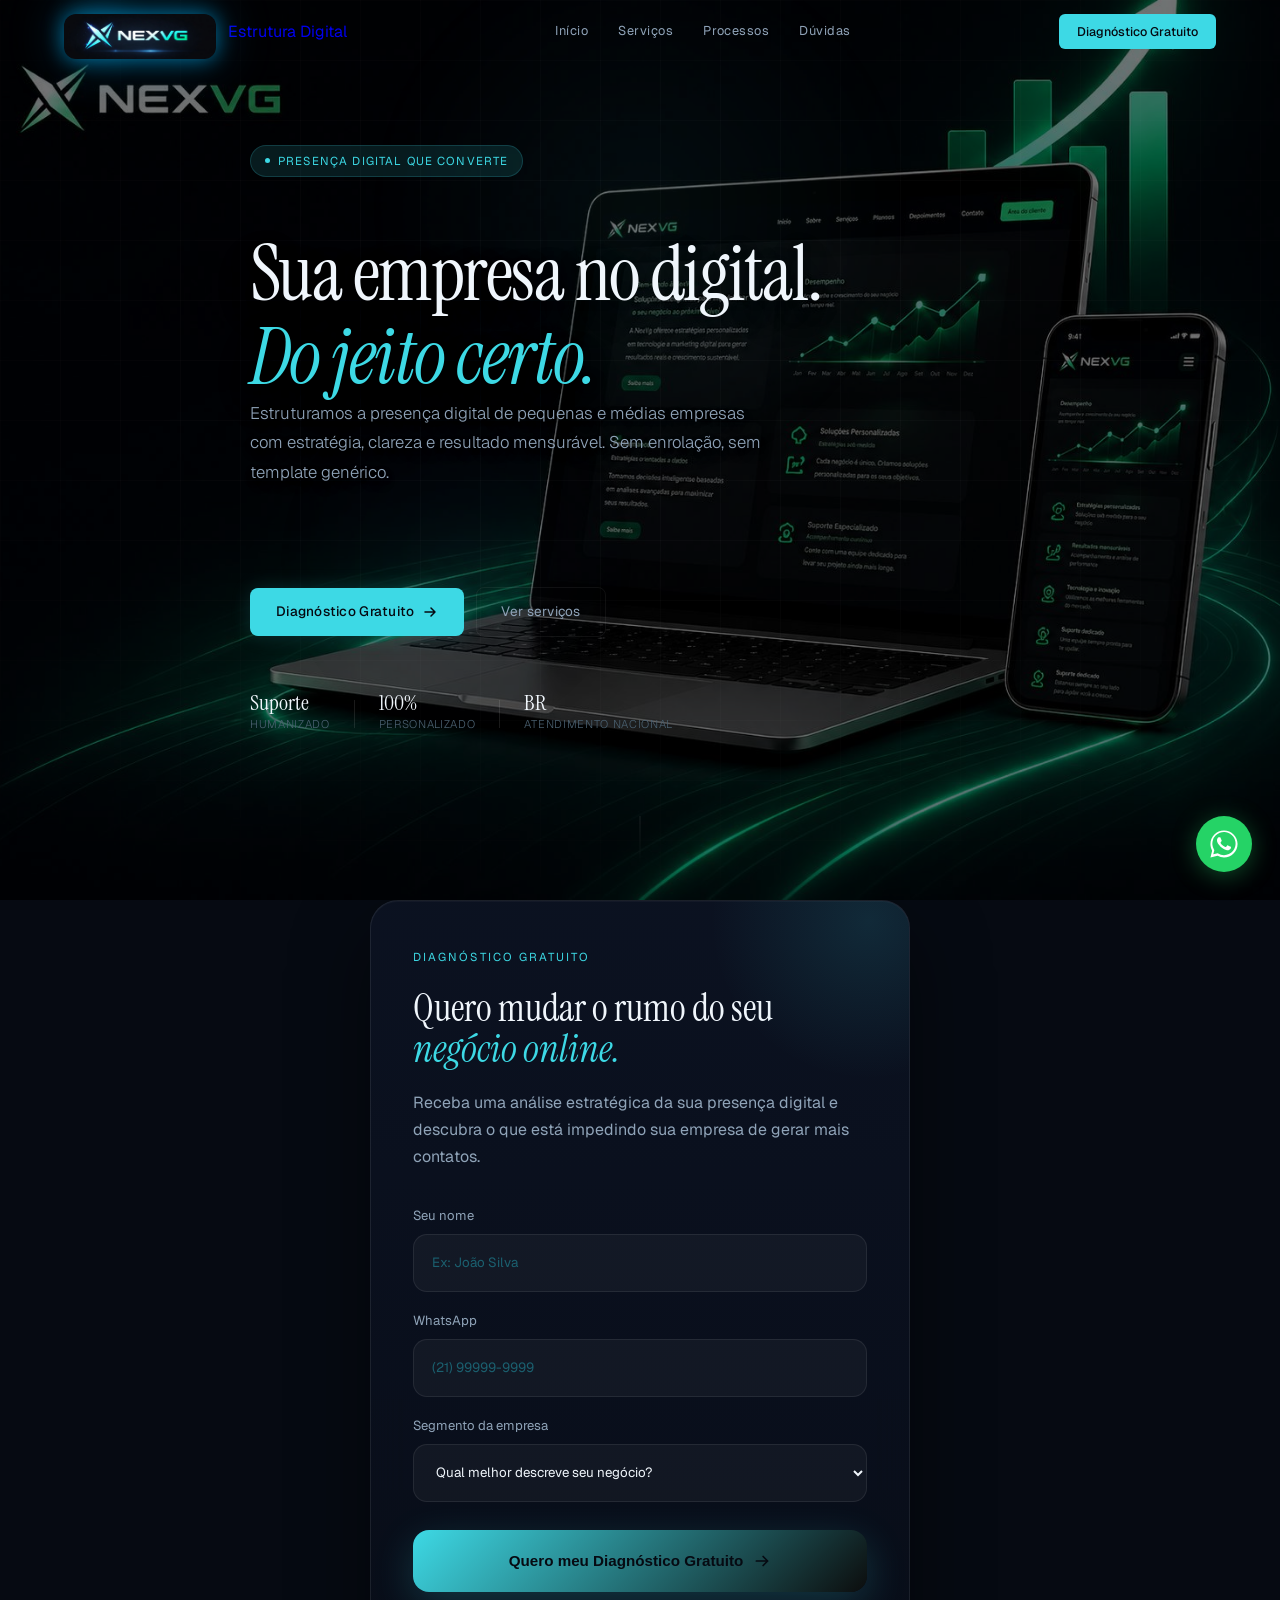
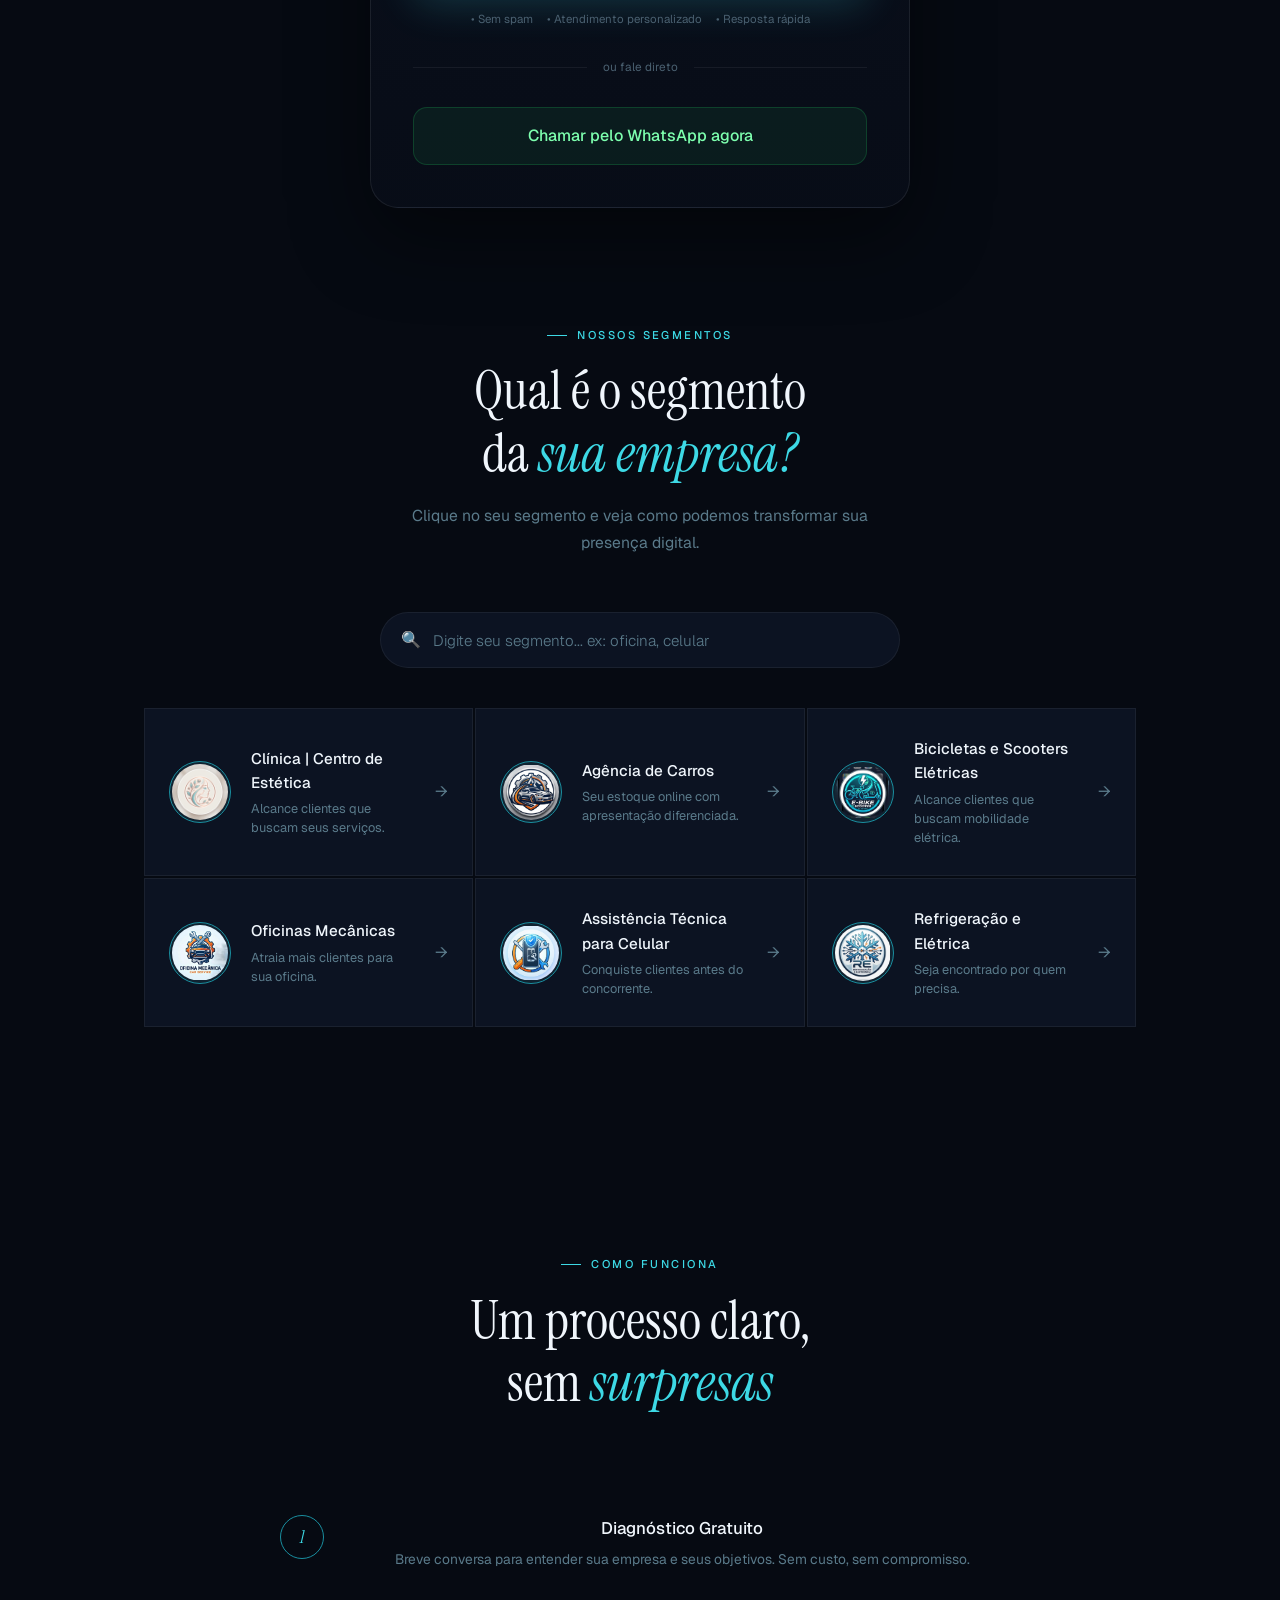
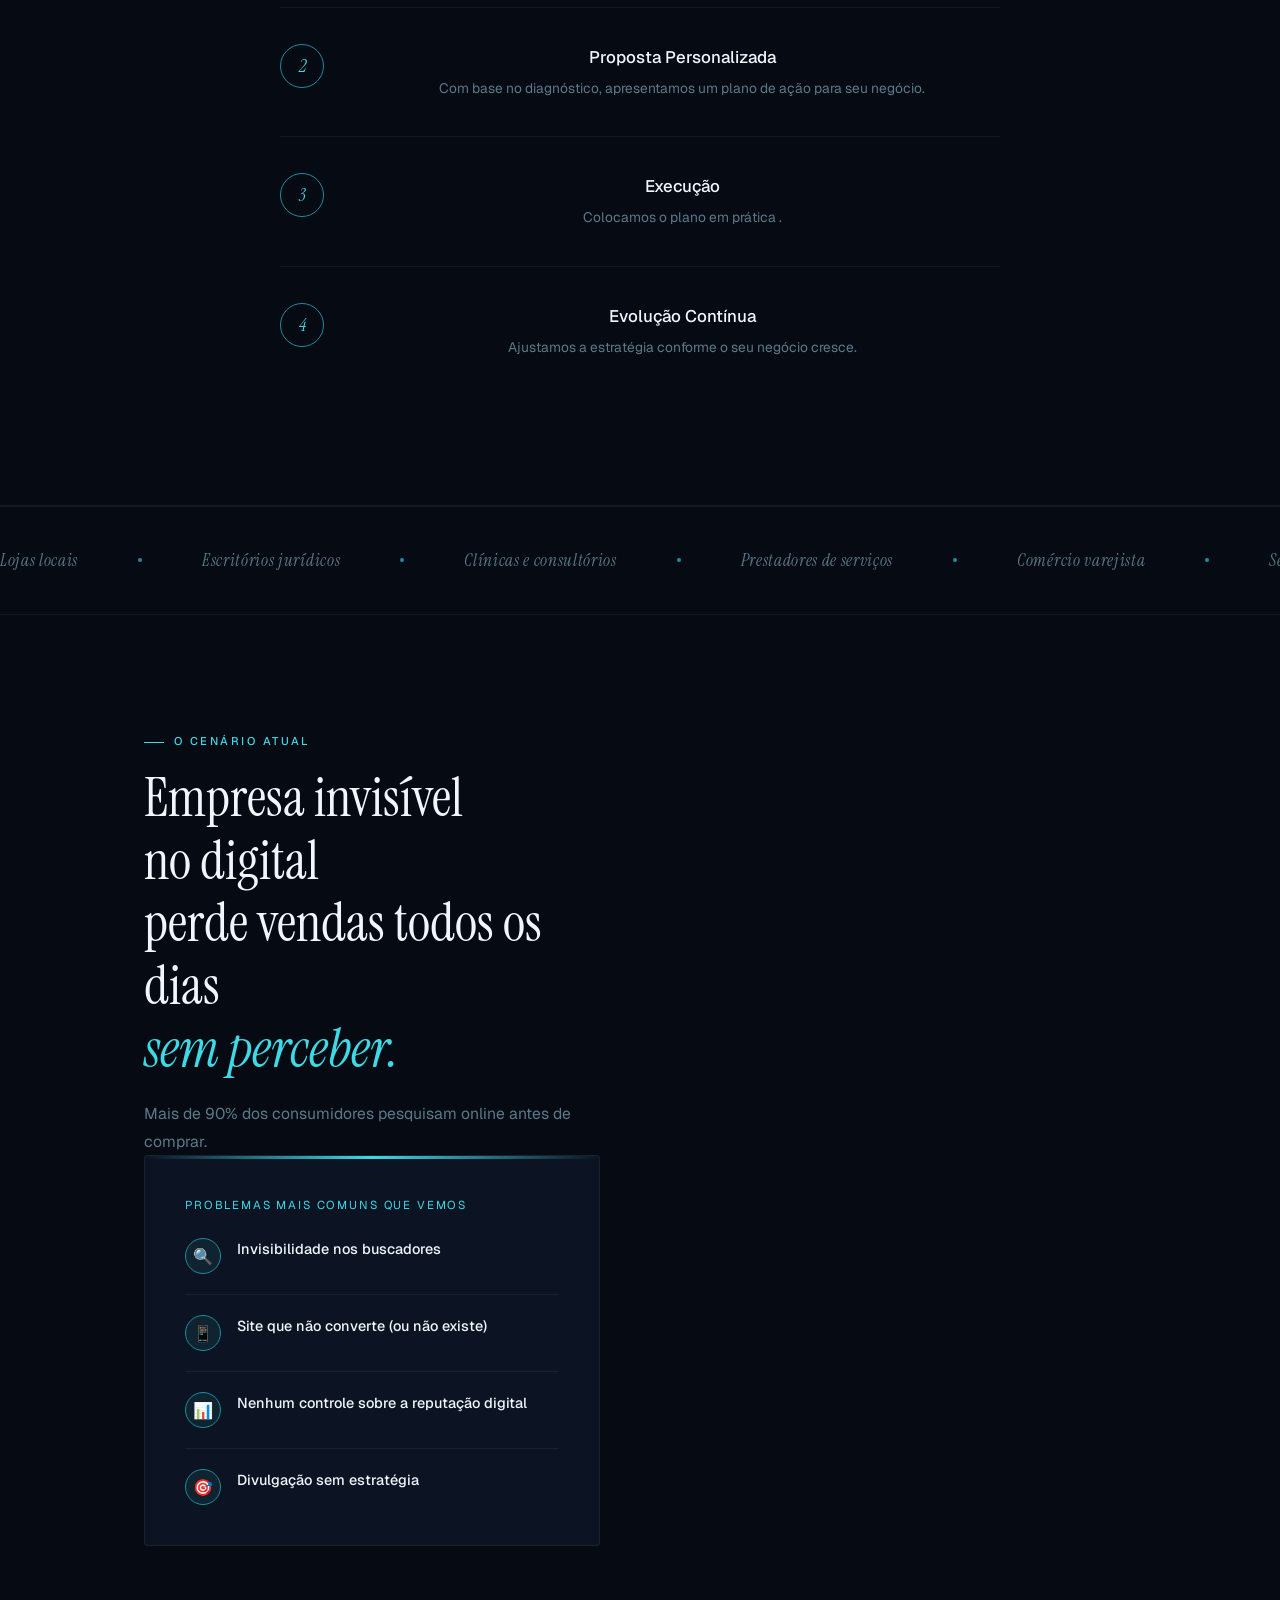
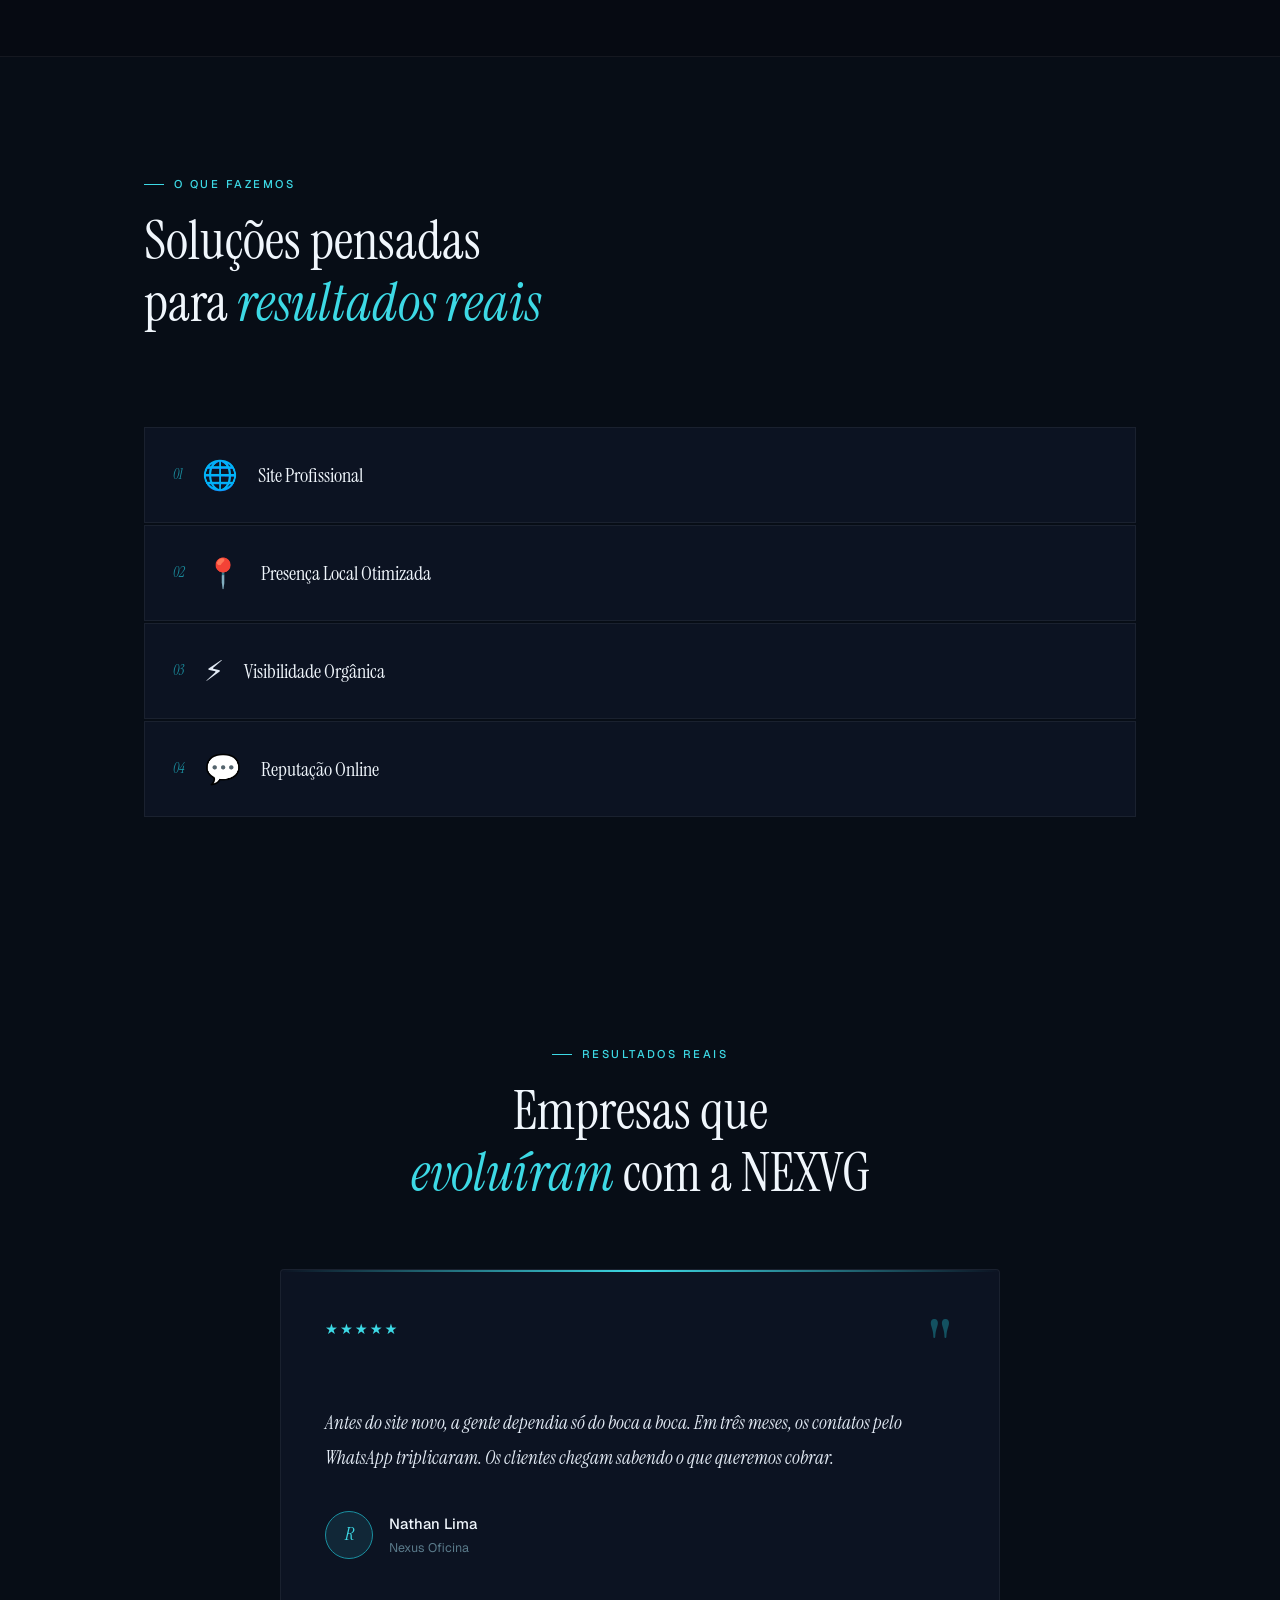
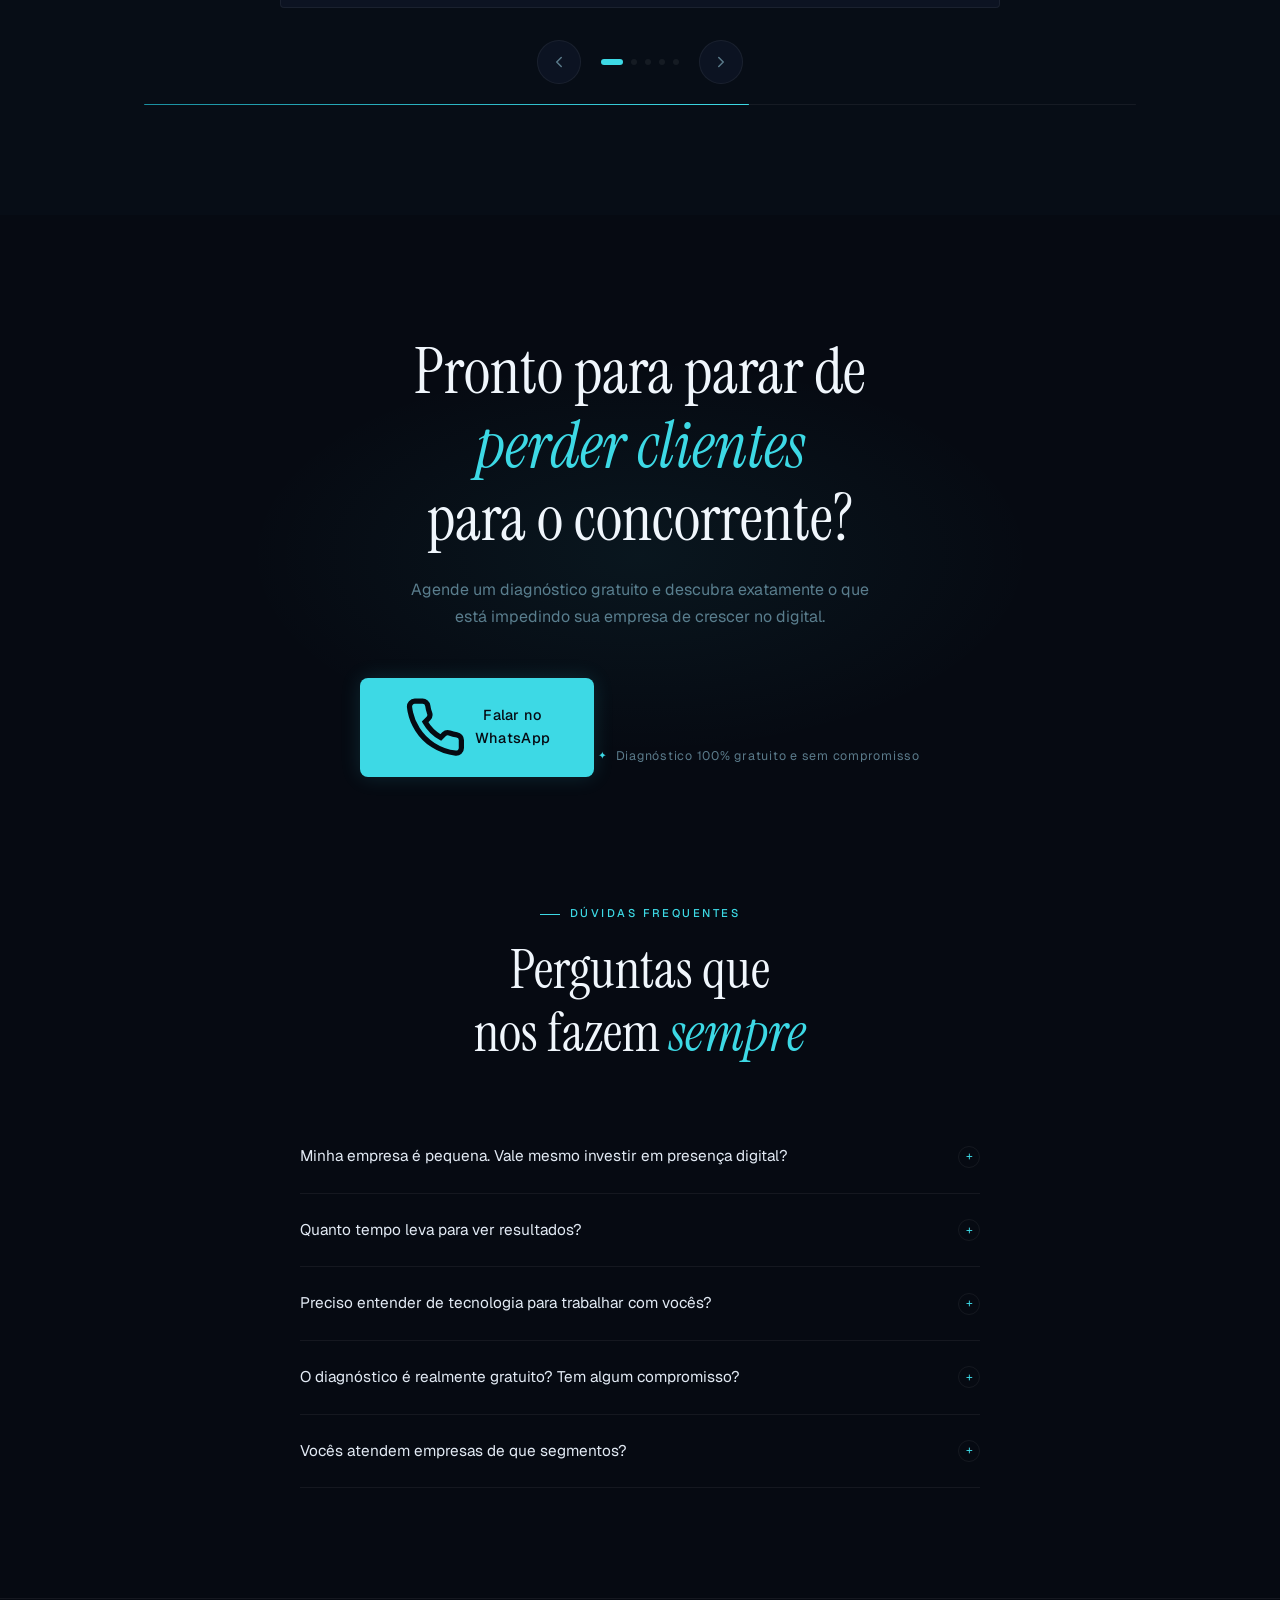
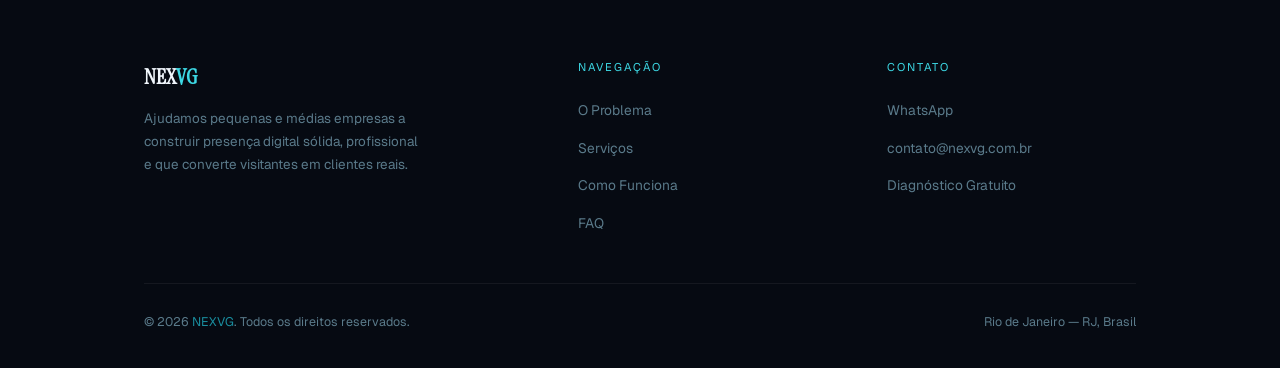
==== index.html @ bb4c91d6 "correcting new email e margim hero section" ====
<!DOCTYPE html>
<html lang="pt-BR">
<head>
  <!-- Google tag (GA4)(gtag.js) -->
<script async src="https://www.googletagmanager.com/gtag/js?id=G-F7T7JK3LDK"></script>
<script>
  window.dataLayer = window.dataLayer || [];
  function gtag(){dataLayer.push(arguments);}
  gtag('js', new Date());

  gtag('config', 'G-F7T7JK3LDK');
</script>
  <!-- Google Tag Manager -->
<script>(function(w,d,s,l,i){w[l]=w[l]||[];w[l].push({'gtm.start':
new Date().getTime(),event:'gtm.js'});var f=d.getElementsByTagName(s)[0],
j=d.createElement(s),dl=l!='dataLayer'?'&l='+l:'';j.async=true;j.src=
'https://www.googletagmanager.com/gtm.js?id='+i+dl;f.parentNode.insertBefore(j,f);
})(window,document,'script','dataLayer','GTM-PC74D8PD');</script>
<!-- End Google Tag Manager -->
  <meta charset="UTF-8" />
  <meta name="viewport" content="width=device-width, initial-scale=1.0" />
  <!-- Google tag (gtag.js) -->
<script async src="https://www.googletagmanager.com/gtag/js?id=AW-18069365803"></script>
<script>
  window.dataLayer = window.dataLayer || [];
  function gtag(){dataLayer.push(arguments);}
  gtag('js', new Date());

  gtag('config', 'AW-18069365803');
</script>
  <title>NEXVG — Estrutura Digital para Empresas</title>
  <meta name="description" content="Transformamos pequenas e médias empresas em referências digitais. Estrutura, estratégia e resultado." />
  <link rel="icon" href="favicon.ico" type="image/x-icon">
  <link rel="icon" href="favicon.png" type="image/png">
  <link rel="apple-touch-icon" href="favicon.png" />
  <meta name="theme-color" content="#04080f" />
  <link rel="preconnect" href="https://fonts.googleapis.com" />
  <link rel="preconnect" href="https://fonts.gstatic.com" crossorigin />
  <link href="https://fonts.googleapis.com/css2?family=Instrument+Serif:ital@0;1&family=Geist:wght@300;400;500&display=swap" rel="stylesheet" />
  <link rel="stylesheet" href="style.css" />
</head>
<body>
<!-- Google Tag Manager (noscript) -->
<noscript><iframe src="https://www.googletagmanager.com/ns.html?id=GTM-PC74D8PD"
height="0" width="0" style="display:none;visibility:hidden"></iframe></noscript>
<!-- End Google Tag Manager (noscript) -->
  <!-- ══ HEADER ══ -->
  <header id="header">
    <div class="header-inner">

      <!-- Logo -->
      <a href="#inicio" class="logo" aria-label="NEXVG">
        <img src="images/logo.jpg" alt="NEXVG"
          onerror="this.style.display='none';this.nextElementSibling.style.display='flex';" />
        
        </span>
        <span class="logo-sub">Estrutura Digital</span>
      </a>

      <!-- Nav desktop -->
      <nav class="nav-desktop" aria-label="Navegação principal">
        <a href="#inicio">Início</a>
        <a href="#servicos">Serviços</a>
        <a href="#processo">Processos</a>
        <a href="#faq">Dúvidas</a>
        
      </nav>

      <!-- CTA desktop -->
      <div class="header-actions">
        <a href="https://wa.me/5521975957899?text=Olá!%20Gostaria%20de%20um%20diagnóstico%20gratuito." target="_blank" class="btn-nav-cta">
          Diagnóstico Gratuito
        </a>
        <button class="hamburger" id="hamburger" aria-label="Abrir menu" aria-expanded="false">
          <span></span>
          <span></span>
          <span></span>
        </button>
      </div>

    </div>
  </header>

  <!-- ══ MOBILE NAV ══ -->
  <div class="mobile-nav" id="mobileNav" aria-hidden="true">
    <div class="mobile-nav-inner">
      <nav class="mobile-links">
        <a href="#inicio" class="mob-link">
          <span class="mob-num">01</span>
          <span>Início</span>
        </a>
        <a href="#segmentos" class="mob-link">
          <span class="mob-num">02</span>
          <span>Segmentos</span>
        </a>
        <a href="#processos" class="mob-link">
          <span class="mob-num">03</span>
          <span>Processos</span>
        </a>
        <a href="#problema" class="mob-link">
          <span class="mob-num">04</span>
          <span>Sua empresa frágil no digital</span>
        </a>
        <a href="#servicos" class="mob-link">
          <span class="mob-num">05</span>
          <span>Nossos Serviços</span>
        </a>
        <a href="#depoimentos" class="mob-link">
          <span class="mob-num">06</span>
          <span>Clientes Satisfeitos</span>
        </a>
        <a href="#faq" class="mob-link">
          <span class="mob-num">07</span>
          <span>Dúvidas</span>
        </a>
      </nav>
      <div class="mobile-footer">
        <a href="https://wa.me/5521975957899?text=Olá!%20Gostaria%20de%20um%20diagnóstico%20gratuito." target="_blank" class="btn-primary mob-cta">
          Diagnóstico Gratuito — Grátis
        </a>
        <p class="mob-tagline">nexvg.com.br</p>
      </div>
    </div>
  </div>

  <!-- ══ HERO ══ -->
  <section class="hero" id="inicio">

 <!-- Background grid -->
    <div class="hero-grid-bg" aria-hidden="true">
      <div class="grid-lines"></div>
      <div class="hero-glow"></div>
      <div class="hero-glow hero-glow-2"></div>
    </div>

    <div class="hero-container">

      <!-- Tagline pill -->
      <div class="hero-pill" data-reveal>
        <span class="pill-dot"></span>
        Presença digital que converte
      </div>

      <!-- Headline -->
      <h1 class="hero-headline" data-reveal data-delay="1">
        Sua empresa no digital.<br />
        <em>Do jeito certo.</em>
      </h1>

      <!-- Subheadline -->
      <p class="hero-sub" data-reveal data-delay="2">
        Estruturamos a presença digital de pequenas e médias empresas com estratégia, clareza e resultado mensurável. Sem enrolação, sem template genérico.
      </p>

      <!-- Actions -->
      <div class="hero-actions" data-reveal data-delay="3">
        <a href="https://wa.me/5521975957899?text=Olá!%20Gostaria%20de%20um%20diagnóstico%20gratuito." target="_blank" class="btn-primary">
          Diagnóstico Gratuito
          <svg width="16" height="16" viewBox="0 0 16 16" fill="none">
            <path d="M3 8h10M9 4l4 4-4 4" stroke="currentColor" stroke-width="1.5" stroke-linecap="round" stroke-linejoin="round"/>
          </svg>
        </a>
        <a href="#servicos" class="btn-secondary">
          Ver serviços
        </a>
      </div>

      <!-- Social proof strip -->
      <div class="hero-proof" data-reveal data-delay="4">
        <div class="proof-item">
          <span class="proof-num">Suporte</span>
          <span class="proof-label">Humanizado</span>
        </div>
        <div class="proof-divider"></div>
        <div class="proof-item">
          <span class="proof-num">100%</span>
          <span class="proof-label">Personalizado</span>
        </div>
        <div class="proof-divider"></div>
        <div class="proof-item">
          <span class="proof-num">BR</span>
          <span class="proof-label">Atendimento Nacional</span>
        </div>
      </div>

    </div>

    <!-- Scroll indicator -->
    <div class="scroll-indicator" aria-hidden="true">
      <div class="scroll-line"></div>
    </div>

  </section>

  <div class="hero-right" data-reveal data-delay="2">

  <div class="lead-card">

    <div class="lead-card-glow"></div>

    <span class="lead-tag">
      Diagnóstico Gratuito
    </span>

    <h3 class="lead-title">
      Quero mudar o rumo do seu
      <em>negócio online.</em>
    </h3>

    <p class="lead-desc">
      Receba uma análise estratégica da sua presença digital
      e descubra o que está impedindo sua empresa de gerar mais contatos.
    </p>

  <form 
  action="https://formspree.io/f/mojbyqpq"
  method="POST"
  class="lead-form"
  id="leadForm"
>
<input
  type="hidden"
  name="_redirect"
  value="https://nexvg.com.br/obrigado"
/>

  <div class="input-group">
    <label>Seu nome</label>

    <input 
      type="text"
      name="nome"
      placeholder="Ex: João Silva"
      required
    >
  </div>

  <div class="input-group">
    <label>WhatsApp</label>

    <input 
      type="tel"
      name="whatsapp"
      placeholder="(21) 99999-9999"
      required
    >
  </div>

  <div class="input-group">
    <label>Segmento da empresa</label>

    <select name="segmento" required>
  <option value="" disabled selected>
    Qual melhor descreve seu negócio?
  </option>

  <option>Comércio /Loja</option>
  <option>Prestador de Serviços</option>
  <option>Clínica /Saúde</option>
  <option>Advocacia</option>
  <option>Construção Civil</option>
  <option>Gráfica</option>
  <option>Oficina Mecânica</option>
  <option>Imobiliária</option>
  <option>Estética /Beleza</option>
  <option>Educação / Cursos</option>
  <option>Indústria</option>
  <option>Tecnologia</option>
  <option>Outro</option>
</select>
    
  </div>

  <button type="submit" class="lead-submit">
    Quero meu Diagnóstico Gratuito

    <svg width="18" height="18" viewBox="0 0 16 16" fill="none">
      <path 
        d="M3 8h10M9 4l4 4-4 4"
        stroke="currentColor"
        stroke-width="1.5"
        stroke-linecap="round"
        stroke-linejoin="round"
      />
    </svg>
  </button>

</form>
    <div class="lead-mini-info">
      <span>• Sem spam</span>
      <span>• Atendimento personalizado</span>
      <span>• Resposta rápida</span>
    </div>

    <div class="lead-divider">
      <span>ou fale direto</span>
    </div>

    <a
      href="https://wa.me/5521975957899?text=Olá!%20Quero%20um%20diagnóstico%20gratuito."
      target="_blank"
      class="lead-whatsapp"
      id="whatsapp_btn"
    >
      Chamar pelo WhatsApp agora
    </a>

  </div>

</div>
<!-- ══ SEGMENTOS ══ -->
<section id="segmentos" class="section-pad">
  <div class="container">
    <div style="text-align:center;margin-bottom:56px;">
      <span class="section-label reveal" style="justify-content:center;">Nossos Segmentos</span>
      <h2 class="section-title reveal reveal-delay-1" style="max-width:540px;margin:0 auto;">
        Qual é o segmento<br />da <em>sua empresa?</em>
      </h2>
      <p class="section-desc reveal reveal-delay-2" style="margin:16px auto 0;text-align:center;">
        Clique no seu segmento e veja como podemos transformar sua presença digital.
      </p>
    </div>
<div class="seg-search-wrap">
  <div class="seg-search-box">
    <span class="seg-search-icon">🔍</span>
    <input 
      type="text" 
      id="segSearch" 
      class="seg-search-input" 
      placeholder="Digite seu segmento... ex: oficina, celular"
      autocomplete="off"
    />
    <button class="seg-search-clear" id="segClear">✕</button>
  </div>
  <p class="seg-search-empty" id="segEmpty" style="display:none;">
    Segmento não encontrado. <a href="https://wa.me/552175957899?text=Olá!%20Meu%20segmento%20não%20está%20listado." target="_blank">Fale com a gente →</a>
  </p>
</div>




    <div class="seg-grid">

<a href="/estetica/" class="seg-card reveal reveal-delay-2">
        <div class="seg-icon">
  <img src="images/esteti.png" alt="estetica" />
</div>
        <div class="seg-body">
          <div class="seg-title">Clínica | Centro de Estética</div>
          <div class="seg-desc">Alcance clientes que buscam seus serviços.</div>
        </div>
        <div class="seg-arrow">→</div>
      </a>

     <a href="/agencia-de-carro/" class="seg-card reveal reveal-delay-1">
        <div class="seg-icon">
  <img src="images/carros.png" alt="carros" />
</div>
        <div class="seg-body">
          <div class="seg-title">Agência de Carros</div>
          <div class="seg-desc">Seu estoque online com apresentação diferenciada.</div>
        </div>
        <div class="seg-arrow">→</div>
      </a>

      <a href="/bike-eletrica/" class="seg-card reveal reveal-delay-2">
        <div class="seg-icon">
  <img src="images/eletrica.png" alt="eletrica" />
</div>
        <div class="seg-body">
          <div class="seg-title">Bicicletas e Scooters Elétricas</div>
          <div class="seg-desc">Alcance clientes que buscam mobilidade elétrica.</div>
        </div>
        <div class="seg-arrow">→</div>
      </a>

      <a href="/oficina-automotiva/" class="seg-card reveal">
        <div class="seg-icon">
  <img src="images/oficina.png" alt="oficina" />
</div>
        <div class="seg-body">
          <div class="seg-title">Oficinas Mecânicas</div>
          <div class="seg-desc">Atraia mais clientes para sua oficina.</div>
        </div>
        <div class="seg-arrow">→</div>
      </a>

      <a href="/assistencia-celular/" class="seg-card reveal">
        <div class="seg-icon">
  <img src="images/cel.png" alt="celular" />
</div>
        <div class="seg-body">
          <div class="seg-title">Assistência Técnica para Celular</div>
          <div class="seg-desc">Conquiste clientes antes do concorrente.</div>
        </div>
        <div class="seg-arrow">→</div>
      </a>


      

       <a href="/refri-ele/" class="seg-card reveal reveal-delay-1">
        <div class="seg-icon">
  <img src="images/refriele.jpg" alt="refriele" />
</div>
        <div class="seg-body">
          <div class="seg-title">Refrigeração e Elétrica</div>
          <div class="seg-desc">Seja encontrado por quem precisa. </div>
        </div>
        <div class="seg-arrow">→</div>
      </a>

    </div>
  </div>
</section>
 
   <!-- ══ COMO FUNCIONA ══ -->

  <section id="processo" class="section-pad">
    <div class="container" style="text-align:center;">
      <span class="section-label reveal" style="justify-content:center;">Como Funciona</span>
      <h2 class="section-title reveal reveal-delay-1" style="max-width:540px;margin:0 auto;">
        Um processo claro,<br />sem <em>surpresas</em>
      </h2>
    


  <div class="steps">
    <div class="step reveal">
      <div class="step-num">1</div>
      <div>
        <div class="step-title">Diagnóstico Gratuito</div>
        <div class="step-desc">Breve conversa para entender sua empresa e seus objetivos. Sem custo, sem compromisso.</div>
      </div>
    </div>
    <div class="step reveal reveal-delay-1">
      <div class="step-num">2</div>
      <div>
        <div class="step-title">Proposta Personalizada</div>
        <div class="step-desc">Com base no diagnóstico, apresentamos um plano de ação para seu negócio.</div>
      </div>
    </div>
    <div class="step reveal reveal-delay-2">
      <div class="step-num">3</div>
      <div>
        <div class="step-title">Execução</div>
        <div class="step-desc">Colocamos o plano em prática .</div>
      </div>
    </div>
    <div class="step reveal reveal-delay-3">
      <div class="step-num">4</div>
      <div>
        <div class="step-title">Evolução Contínua</div>
        <div class="step-desc">Ajustamos a estratégia conforme o seu negócio cresce.</div>
      </div>
    </div>
  </div>
</div>


  </section>

  <hr class="divider" />

  <!-- ══ PROOF STRIP ══ -->

  <div class="proof-strip">
    <div class="proof-track" id="proofTrack">
      <span class="proof-item">Lojas locais</span>
      <span class="proof-dot"></span>
      <span class="proof-item">Escritórios jurídicos</span>
      <span class="proof-dot"></span>
      <span class="proof-item">Clínicas e consultórios</span>
      <span class="proof-dot"></span>
      <span class="proof-item">Prestadores de serviços</span>
      <span class="proof-dot"></span>
      <span class="proof-item">Comércio varejista</span>
      <span class="proof-dot"></span>
      <span class="proof-item">Segurança eletrônica</span>
      <span class="proof-dot"></span>
      <span class="proof-item">Climatização e TI</span>
      <span class="proof-dot"></span>
      <span class="proof-item">Mecânicas e oficinas</span>
      <span class="proof-dot"></span>
      <!-- duplicado para loop contínuo -->
      <span class="proof-item">Lojas locais</span>
      <span class="proof-dot"></span>
      <span class="proof-item">Escritórios jurídicos</span>
      <span class="proof-dot"></span>
      <span class="proof-item">Clínicas e consultórios</span>
      <span class="proof-dot"></span>
      <span class="proof-item">Prestadores de serviços</span>
      <span class="proof-dot"></span>
      <span class="proof-item">Comércio varejista</span>
      <span class="proof-dot"></span>
      <span class="proof-item">Segurança eletrônica</span>
      <span class="proof-dot"></span>
      <span class="proof-item">Climatização e TI</span>
      <span class="proof-dot"></span>
      <span class="proof-item">Mecânicas e oficinas</span>
      <span class="proof-dot"></span>
    </div>
  </div>

  <!-- ══ O PROBLEMA ══ -->

  <section id="problema" class="section-pad">
    <div class="container">
      <div class="argument-grid">
        <div>
          <span class="section-label reveal">O Cenário Atual</span>
          <h2 class="section-title reveal reveal-delay-1">
            Empresa invisível <br />
            no digital<br />perde vendas todos os dias<br><em> sem perceber.</em>
          </h2>
          <p class="section-desc reveal reveal-delay-2">
            Mais de 90% dos consumidores pesquisam online antes de comprar.
          </p>
          

    <div class="argument-visual reveal reveal-delay-2">
      <div class="argument-visual-inner">
        <p style="font-size:.72rem;letter-spacing:.16em;text-transform:uppercase;color:var(--gold);margin-bottom:24px;">Problemas mais comuns que vemos</p>
        <ul class="problem-list">
          <li class="problem-item">
            <div class="problem-icon">🔍</div>
            <div class="problem-text">
              <strong>Invisibilidade nos buscadores</strong>
      
            </div>
          </li>
          <li class="problem-item">
            <div class="problem-icon">📱</div>
            <div class="problem-text">
              <strong>Site que não converte (ou não existe)</strong>
              
            </div>
          </li>
          <li class="problem-item">
            <div class="problem-icon">📊</div>
            <div class="problem-text">
              <strong>Nenhum controle sobre a reputação digital</strong>
             
            </div>
          </li>
          <li class="problem-item">
            <div class="problem-icon">🎯</div>
            <div class="problem-text">
              <strong>Divulgação sem estratégia</strong>
             
            </div>
          </li>
        </ul>
      </div>
    </div>
  </div>
</div>


  </section>

  <hr class="divider" />

  <!-- ══ SERVIÇOS ══ -->

  <section id="servicos" class="section-pad services-bg">
    <div class="container">
      <div class="services-intro">
        <div>
          <span class="section-label reveal">O Que Fazemos</span>
          <h2 class="section-title reveal reveal-delay-1">
            Soluções pensadas<br />para <em>resultados reais</em>
          </h2>
        </div>
        
      </div>

  <div class="services-grid">
    <div class="service-card reveal">
      <div class="service-num">01</div>
      <div class="service-icon">🌐</div>
      <h3 class="service-title">Site Profissional</h3>
     
    </div>
    <div class="service-card reveal reveal-delay-1">
      <div class="service-num">02</div>
      <div class="service-icon">📍</div>
      <h3 class="service-title">Presença Local Otimizada</h3>
      
    </div>
    <div class="service-card reveal reveal-delay-2">
      <div class="service-num">03</div>
      <div class="service-icon">⚡</div>
      <h3 class="service-title">Visibilidade Orgânica</h3>
      
    </div>
    <div class="service-card reveal reveal-delay-1">
      <div class="service-num">04</div>
      <div class="service-icon">💬</div>
      <h3 class="service-title">Reputação Online</h3>
      
    </div>
    
  </div>
</div>


  </section>

 

  <!-- ══ DEPOIMENTOS ══ -->

  <section class="section-pad testimonials-bg" id="depoimentos">
    <div class="container">
      <div style="text-align:center;">
        <span class="section-label reveal" style="justify-content:center;">Resultados Reais</span>
        <h2 class="section-title reveal reveal-delay-1" style="max-width:480px;margin:0 auto;">
          Empresas que<br /><em>evoluíram</em> com a NEXVG
        </h2>
      </div>


  <!-- CAROUSEL WRAPPER -->
  <div class="tc-root reveal reveal-delay-2">

    <!-- TRACK -->
    <div class="tc-viewport">
      <div class="tc-track" id="tcTrack">

        <div class="tc-slide">
          <div class="tc-card">
            <div class="tc-top">
              <div class="tc-stars">★★★★★</div>
              <div class="tc-glyph">"</div>
            </div>
            <p class="tc-text">Antes do site novo, a gente dependia só do boca a boca. Em três meses, os contatos pelo WhatsApp triplicaram. Os clientes chegam sabendo o que queremos cobrar.</p>
            <div class="tc-author">
              <div class="tc-avatar">R</div>
              <div>
                <div class="tc-name">Nathan Lima</div>
                <div class="tc-role">Nexus Oficina</div>
              </div>
            </div>
          </div>
        </div>

        <div class="tc-slide">
          <div class="tc-card">
            <div class="tc-top">
              <div class="tc-stars">★★★★★</div>
              <div class="tc-glyph">"</div>
            </div>
            <p class="tc-text">Eu achava que site era coisa de empresa grande. A NEXVG me mostrou que era exatamente o contrário, meu concorrente já tinha e eu estava perdendo clientes sem saber.</p>
            <div class="tc-author">
              <div class="tc-avatar">G</div>
              <div>
                <div class="tc-name">Gleisiane Borges</div>
                <div class="tc-role">Clínica de Estética</div>
              </div>
            </div>
          </div>
        </div>

        <div class="tc-slide">
          <div class="tc-card">
            <div class="tc-top">
              <div class="tc-stars">★★★★★</div>
              <div class="tc-glyph">"</div>
            </div>
            <p class="tc-text">O processo foi simples e transparente. Recebi um plano claro, sem enrolação. Hoje a minha loja aparece nas buscas e os clientes chegam já com intenção de realizar serviço.</p>
            <div class="tc-author">
              <div class="tc-avatar">R</div>
              <div>
                <div class="tc-name">Robson Bataglia</div>
                <div class="tc-role">Refritrônica</div>
              </div>
            </div>
          </div>
        </div>

        <div class="tc-slide">
          <div class="tc-card">
            <div class="tc-top">
              <div class="tc-stars">★★★★★</div>
              <div class="tc-glyph">"</div>
            </div>
            <p class="tc-text">Tinha medo de investir em algo que não entendia. A equipe me explicou tudo passo a passo. Resultado: minha clínica está aparecendo no Google e os agendamentos aumentaram.</p>
            <div class="tc-author">
              <div class="tc-avatar">A</div>
              <div>
                <div class="tc-name">Ana Beatriz Lima</div>
                <div class="tc-role">Dentista</div>
              </div>
            </div>
          </div>
        </div>

        <div class="tc-slide">
          <div class="tc-card">
            <div class="tc-top">
              <div class="tc-stars">★★★★★</div>
              <div class="tc-glyph">"</div>
            </div>
            <p class="tc-text">Minha gráfica estava invisível no Google. Em dois meses com a NEXVG, já recebo ligações direto pelo perfil do Google. Valeu cada centavo do investimento.</p>
            <div class="tc-author">
              <div class="tc-avatar">J</div>
              <div>
                <div class="tc-name">Jonas Pereira</div>
                <div class="tc-role">Gráfica</div>
              </div>
            </div>
          </div>
        </div>

      </div><!-- /tc-track -->
    </div><!-- /tc-viewport -->

    <!-- CONTROLS -->
    <div class="tc-controls">
      <button class="tc-btn" id="tcPrev" aria-label="Anterior">
        <svg viewBox="0 0 24 24" fill="none" stroke="currentColor" stroke-width="2" stroke-linecap="round" stroke-linejoin="round"><polyline points="15 18 9 12 15 6"/></svg>
      </button>
      <div class="tc-dots" id="tcDots"></div>
      <button class="tc-btn" id="tcNext" aria-label="Próximo">
        <svg viewBox="0 0 24 24" fill="none" stroke="currentColor" stroke-width="2" stroke-linecap="round" stroke-linejoin="round"><polyline points="9 18 15 12 9 6"/></svg>
      </button>
    </div>

    <!-- PROGRESS BAR -->
    <div class="tc-progress-wrap">
      <div class="tc-progress-bar" id="tcProgress"></div>
    </div>

  </div><!-- /tc-root -->
</div>


  </section>

  <!-- ══ CTA PRINCIPAL ══ -->

  <section id="contato" class="cta-section">
    <div class="container">
      <h2 class="cta-title reveal">
        Pronto para parar de<br /><em>perder clientes</em><br />para o concorrente?
      </h2>
      <p class="cta-sub reveal reveal-delay-1">
        Agende um diagnóstico gratuito e descubra exatamente o que está impedindo sua empresa de crescer no digital.
      </p>
      <div class="reveal reveal-delay-2">
        <a href="https://wa.me/5521975957899?text=Olá!%20Gostaria%20de%20agendar%20um%20diagnóstico%20gratuito%20com%20a%20NEXVG." target="_blank" class="btn-primary" style="font-size:.9rem;padding:18px 44px;">
          <svg viewBox="0 0 24 24" fill="none" stroke="currentColor" stroke-width="2"><path d="M22 16.92v3a2 2 0 01-2.18 2 19.79 19.79 0 01-8.63-3.07 19.5 19.5 0 01-6-6A19.79 19.79 0 012.12 4.18 2 2 0 014.11 2h3a2 2 0 012 1.72c.127.96.361 1.903.7 2.81a2 2 0 01-.45 2.11L8.09 9.91a16 16 0 006 6l1.27-1.27a2 2 0 012.11-.45c.907.339 1.85.573 2.81.7A2 2 0 0122 16.92z"/></svg>
          Falar no WhatsApp
        </a>
        <p class="cta-guarantee">Diagnóstico 100% gratuito e sem compromisso</p>
      </div>
    </div>
  </section>

  <!-- ══ FAQ ══ -->

  <section id="faq" class="section-pad" style="padding-top:0;">
    <div class="container">
      <div style="text-align:center;margin-bottom:0;">
        <span class="section-label reveal" style="justify-content:center;">Dúvidas Frequentes</span>
        <h2 class="section-title reveal reveal-delay-1" style="max-width:400px;margin:0 auto;">
          Perguntas que<br />nos fazem <em>sempre</em>
        </h2>
      </div>
      <div class="faq-list">
        <div class="faq-item">
          <div class="faq-question">
            <span>Minha empresa é pequena. Vale mesmo investir em presença digital?</span>
            <div class="faq-icon">+</div>
          </div>
          <div class="faq-answer">Sim — especialmente se for pequena. Empresas de grande porte já têm marca consolidada. Para uma empresa pequena, o digital é o nivelador: permite que você apareça para os clientes certos, no momento certo, sem depender de um orçamento enorme de marketing.</div>
        </div>
        <div class="faq-item">
          <div class="faq-question">
            <span>Quanto tempo leva para ver resultados?</span>
            <div class="faq-icon">+</div>
          </div>
          <div class="faq-answer">Depende da estratégia. Um site novo com WhatsApp integrado pode gerar contatos já na primeira semana. SEO e posicionamento orgânico levam de 2 a 4 meses para mostrar crescimento consistente. Alinhamos as expectativas logo no início para que você saiba o que esperar em cada fase.</div>
        </div>
        <div class="faq-item">
          <div class="faq-question">
            <span>Preciso entender de tecnologia para trabalhar com vocês?</span>
            <div class="faq-icon">+</div>
          </div>
          <div class="faq-answer">Não. Nossa função é exatamente traduzir o mundo digital para a realidade do seu negócio. Você foca no que sabe fazer — a gente cuida do resto e te explica tudo de forma simples e direta.</div>
        </div>
        <div class="faq-item">
          <div class="faq-question">
            <span>O diagnóstico é realmente gratuito? Tem algum compromisso?</span>
            <div class="faq-icon">+</div>
          </div>
          <div class="faq-answer">100% gratuito, sem compromisso. Nosso objetivo é mostrar valor antes de pedir qualquer coisa em troca. Se depois do diagnóstico você decidir não seguir em frente, tudo bem — você já vai sair com informações úteis sobre sua situação digital.</div>
        </div>
        <div class="faq-item">
          <div class="faq-question">
            <span>Vocês atendem empresas de que segmentos?</span>
            <div class="faq-icon">+</div>
          </div>
          <div class="faq-answer">Trabalhamos com pequenas e médias empresas de praticamente todos os segmentos: serviços técnicos, clínicas, lojas físicas, escritórios, oficinas, comércio local e muito mais. Se você tem clientes para conquistar, nós temos como ajudar.</div>
        </div>
      </div>
    </div>
  </section>

  <!-- ══ FOOTER ══ -->

  <footer>
    <div class="container">
      <div class="footer-grid">
        <div>
          <div class="footer-brand-name">NEX<span>VG</span></div>
          <p class="footer-desc">Ajudamos pequenas e médias empresas a construir presença digital sólida, profissional e que converte visitantes em clientes reais.</p>
        </div>
        <div>
          <div class="footer-heading">Navegação</div>
          <ul class="footer-links">
            <li><a href="#problema">O Problema</a></li>
            <li><a href="#servicos">Serviços</a></li>
            <li><a href="#processo">Como Funciona</a></li>
            <li><a href="#faq">FAQ</a></li>
          </ul>
        </div>
        <div>
          <div class="footer-heading">Contato</div>
          <ul class="footer-links">
            <li><a href="https://wa.me/5521975957899" target="_blank">WhatsApp</a></li>
            <li><a href="/cdn-cgi/l/email-protection#e4878b8a9085908ba4859c8d859282ca878b89ca8696"><span class="__cf_email__" data-cfemail="d4b7bbbaa0b5a0bb94b5acbdb5a2b2fab7bbb9fab6a6">contato@nexvg.com.br</span></a></li>
            <li><a href="#contato">Diagnóstico Gratuito</a></li>
          </ul>
        </div>
      </div>
      <div class="footer-bottom">
        <p class="footer-copy">© 2026 <span>NEXVG</span>. Todos os direitos reservados.</p>
        <p class="footer-copy">Rio de Janeiro — RJ, Brasil</p>
      </div>
    </div>
  </footer>

  <!-- ══ WHATSAPP FLOAT ══ -->

  <a class="whatsapp-float" href="https://wa.me/5521975957899?text=Olá!%20Vim%20pelo%20site%20e%20gostaria%20de%20saber%20mais%20sobre%20a%20NEXVG." target="_blank" aria-label="WhatsApp">
    <svg viewBox="0 0 32 32" xmlns="http://www.w3.org/2000/svg">
      <path d="M16 .5C7.44.5.5 7.44.5 16c0 2.76.71 5.35 1.95 7.6L.5 31.5l8.18-1.93A15.44 15.44 0 0016 31.5C24.56 31.5 31.5 24.56 31.5 16S24.56.5 16 .5zm0 28.3a13.24 13.24 0 01-6.74-1.84l-.48-.29-5.01 1.18 1.2-4.87-.31-.5A13.25 13.25 0 1116 28.8zm7.27-9.93c-.4-.2-2.35-1.16-2.71-1.29-.36-.14-.63-.2-.89.2-.26.39-1.02 1.29-1.25 1.56-.23.27-.46.3-.86.1-.4-.2-1.68-.62-3.2-1.98-1.18-1.05-1.98-2.35-2.21-2.74-.23-.4-.02-.61.17-.81.18-.18.4-.46.6-.7.2-.22.26-.39.4-.65.13-.26.07-.49-.03-.69-.1-.2-.9-2.16-1.23-2.96-.32-.78-.65-.67-.89-.68l-.75-.01c-.26 0-.69.1-1.05.49-.36.4-1.38 1.35-1.38 3.3s1.41 3.83 1.61 4.09c.2.26 2.78 4.24 6.73 5.95.94.41 1.67.65 2.24.83.94.3 1.8.26 2.47.16.75-.11 2.35-.96 2.68-1.89.33-.92.33-1.71.23-1.88-.1-.16-.36-.26-.76-.46z"/>
    </svg>
  </a>

  <script data-cfasync="false" src="/cdn-cgi/scripts/5c5dd728/cloudflare-static/email-decode.min.js"></script>
  <script src="script.js"></script>
</body>
</html>
---- style.css ----
/* ═══════════════════════════════════════
   NEXVG — Premium CSS
   ═══════════════════════════════════════ */

/* ═══════════════════════════════════════
   NEXVG — style.css unificado e corrigido
   ═══════════════════════════════════════ */

*, *::before, *::after {
  box-sizing: border-box;
  margin: 0;
  padding: 0;
}

:root {
  /* ── Cores base ── */
  --bg:         #060a12;
  --bg-2:       #080d18;
  --deep:       #070d16;
  --surface:    #0c1322;
  --surface-2:  #101828;
  --border:     rgba(255,255,255,.06);
  --border-md:  rgba(255,255,255,.1);
  --radius:     4px;

  /* ── Ciano (cor primária) ── */
  --cyan:       #3dd9e5;
  --cyan-lt:    #7eeef5;
  --cyan-dk:    #1a8fa0;
  --cyan-dim:   rgba(61,217,229,.12);
  --cyan-glow:  rgba(61,217,229,.06);

  /* ── Aliases para seções antigas ── */
  --gold:       #3dd9e5;
  --gold-lt:    #7eeef5;
  --gold-dk:    #1a8fa0;

  /* ── Texto ── */
  --text:       #e2eaf4;
  --text-2:     #8fa3b8;
  --text-3:     #4a6070;
  --muted:      #5a7a8a;
  --white:      #f0f6fc;

  /* ── Tipografia ── */
  --serif:      'Instrument Serif', Georgia, serif;
  --sans:       'Geist', system-ui, sans-serif;
  --ff-serif:   'Instrument Serif', Georgia, serif;
  --ff-sans:    'Geist', system-ui, sans-serif;

  /* ── Layout ── */
  --header-h:   64px;

  /* ── Easing ── */
  --ease-out:   cubic-bezier(.16, 1, .3, 1);
  --ease-in:    cubic-bezier(.4, 0, 1, 1);
  --ease:       cubic-bezier(.16, 1, .3, 1);
}

html {
  scroll-behavior: smooth;
  -webkit-font-smoothing: antialiased;
}

body {
  background: var(--bg);
  color: var(--text);
  font-family: var(--sans);
  font-size: 16px;
  line-height: 1.6;
  overflow-x: hidden;
  min-height: 100dvh;
}

::-webkit-scrollbar { width: 3px; }
::-webkit-scrollbar-track { background: var(--bg); }
::-webkit-scrollbar-thumb { background: rgba(61,217,229,.25); border-radius: 2px; }

/* ═══════════════════
   HEADER
   ═══════════════════ */

#header {
  position: fixed;
  top: 0; left: 0; right: 0;
  z-index: 100;
  height: var(--header-h);
  transition: background .5s var(--ease-out), border-color .5s, box-shadow .5s;
  border-bottom: 1px solid transparent;
}

#header.scrolled {
  background: rgba(6,10,18,.84);
  backdrop-filter: blur(20px) saturate(1.4);
  -webkit-backdrop-filter: blur(20px) saturate(1.4);
  border-bottom-color: var(--border);
  box-shadow: 0 1px 40px rgba(0,0,0,.4);
}

.header-inner {
  max-width: 1200px;
  margin: 0 auto;
  padding: 0 24px;
  height: 100%;
  display: flex;
  align-items: center;
  justify-content: space-between;
  gap: 24px;
}

.logo{
 
  position:relative;

  display:flex;

  align-items:center;

  gap:12px;

  text-decoration:none;

}

/* EFEITO DE GLOW */

.logo::before{

  content:'';

  position:absolute;

  width:70px;

  height:70px;

  background:radial-gradient(circle,

  rgba(0,183,255,0.35) 0%,

  transparent 70%);

  filter:blur(18px);

  z-index:-1;

  animation:logoGlow 4s ease-in-out infinite;

}

/* IMAGEM DA LOGO */

.logo img{
margin-top: 10px;
  width:152px;
 border-radius: 12px;
  animation:floatingLogo 4s ease-in-out infinite;

  filter:

  drop-shadow(0 0 10px rgba(0,183,255,0.55))

  drop-shadow(0 0 25px rgba(0,183,255,0.25));

  transition:0.4s ease; }

.nav-desktop { display: flex; align-items: center; gap: 2px; }

.nav-desktop a {
  font-size: .8rem;
  font-weight: 400;
  letter-spacing: .04em;
  color: var(--text-2);
  text-decoration: none;
  padding: 6px 14px;
  border-radius: 6px;
  transition: color .2s, background .2s;
}
.nav-desktop a:hover { color: var(--white); background: rgba(255,255,255,.05); }

.header-actions { display: flex; align-items: center; gap: 12px; flex-shrink: 0; }

.btn-nav-cta {
  font-size: .78rem;
  font-weight: 500;
  color: var(--bg);
  background: var(--cyan);
  text-decoration: none;
  padding: 8px 18px;
  border-radius: 6px;
  transition: background .2s, transform .15s, box-shadow .2s;
  white-space: nowrap;
}
.btn-nav-cta:hover { background: var(--cyan-lt); transform: translateY(-1px); box-shadow: 0 4px 20px rgba(61,217,229,.25); }

.hamburger {
  display: none;
  flex-direction: column;
  justify-content: center;
  gap: 5px;
  width: 36px; height: 36px;
  background: rgba(255,255,255,.04);
  border: 1px solid var(--border);
  border-radius: 8px;
  cursor: pointer;
  padding: 0 9px;
  transition: background .2s, border-color .2s;
  margin-top: 10px;
}
.hamburger:hover { background: rgba(255,255,255,.07); border-color: var(--border-md); }

.hamburger span {
  display: block;
  width: 100%; height: 1px;
  background: var(--cyan);
  border-radius: 1px;
  transition: transform .35s var(--ease-out), opacity .25s, width .3s;
  transform-origin: center;
}
.hamburger.open span:nth-child(1) { transform: translateY(6px) rotate(45deg); }
.hamburger.open span:nth-child(2) { opacity: 0; width: 0; }
.hamburger.open span:nth-child(3) { transform: translateY(-6px) rotate(-45deg); }

/* ═══════════════════
   MOBILE NAV
   ═══════════════════ */

.mobile-nav {
  position: fixed; inset: 0; z-index: 99;
  background: var(--bg-2);
  display: flex; flex-direction: column;
  opacity: 0; pointer-events: none;
  transform: translateY(-8px);
  transition: opacity .4s var(--ease-out), transform .4s var(--ease-out);
}
.mobile-nav.open { opacity: 1; pointer-events: all; transform: none; }

.mobile-nav-inner {
  display: flex; flex-direction: column;
  justify-content: space-between;
  height: 100%;
  padding: calc(var(--header-h) + 24px) 28px 40px;
}

.mobile-links { display: flex; flex-direction: column; gap: 4px; }

.mob-link {
  display: flex; align-items: center; gap: 16px;
  font-size: 1.6rem;
  font-family: var(--serif);
  font-weight: 400;
  color: var(--text-2);
  text-decoration: none;
  padding: 14px 0;
  border-bottom: 1px solid var(--border);
  transition: color .2s, padding-left .3s var(--ease-out);
  letter-spacing: -.01em;
}
.mob-link:last-child { border-bottom: none; }
.mob-link:hover { color: var(--white); padding-left: 6px; }

.mob-num {
  font-family: var(--sans);
  font-size: .65rem; font-weight: 300;
  letter-spacing: .1em; color: var(--text-3);
  min-width: 20px; align-self: center; padding-top: 4px;
}

.mobile-nav.open .mob-link { animation: mobLinkIn .5s var(--ease-out) both; }
.mobile-nav.open .mob-link:nth-child(1) { animation-delay: .05s; }
.mobile-nav.open .mob-link:nth-child(2) { animation-delay: .10s; }
.mobile-nav.open .mob-link:nth-child(3) { animation-delay: .15s; }
.mobile-nav.open .mob-link:nth-child(4) { animation-delay: .20s; }
.mobile-nav.open .mob-link:nth-child(5) { animation-delay: .25s; }

@keyframes mobLinkIn {
  from { opacity: 0; transform: translateY(10px); }
  to   { opacity: 1; transform: none; }
}

.mobile-footer { display: flex; flex-direction: column; gap: 16px; align-items: flex-start; }

.mob-cta { width: 100%; justify-content: center; font-size: .9rem; padding: 16px 28px; }

.mob-tagline {
  font-size: .72rem; letter-spacing: .12em;
  color: var(--text-3); text-transform: uppercase; align-self: center;
}

/* ═══════════════════
   BUTTONS
   ═══════════════════ */

.btn-primary {
  display: inline-flex; align-items: center; gap: 8px;
  font-family: var(--sans); font-size: .85rem;
  font-weight: 500; letter-spacing: .02em;
  color: var(--bg); background: var(--cyan);
  text-decoration: none; border: none; cursor: pointer;
  padding: 13px 26px; border-radius: 8px;
  transition: background .2s, transform .2s var(--ease-out), box-shadow .2s;
  box-shadow: 0 0 20px rgba(61,217,229,.15);
}
.btn-primary:hover { background: var(--cyan-lt); transform: translateY(-2px); box-shadow: 0 8px 32px rgba(61,217,229,.28); }
.btn-primary:active { transform: translateY(0); }
.btn-primary svg { transition: transform .25s var(--ease-out); }
.btn-primary:hover svg { transform: translateX(3px); }

.btn-secondary {
  display: inline-flex; align-items: center;
  font-family: var(--sans); font-size: .85rem;
  font-weight: 400; letter-spacing: .02em;
  color: var(--text-2); text-decoration: none;
  padding: 13px 24px; border-radius: 8px;
  border: 1px solid var(--border);
  transition: color .2s, border-color .2s, background .2s;
}
.btn-secondary:hover { color: var(--white); border-color: var(--border-md); background: rgba(255,255,255,.03); }

.btn-ghost {
  display: inline-flex; align-items: center; gap: 8px;
  background: transparent; color: var(--text);
  font-family: var(--sans); font-size: .82rem;
  font-weight: 400; letter-spacing: .06em;
  padding: 13px 24px; border-radius: var(--radius);
  text-decoration: none; border: 1px solid var(--border);
  transition: border-color .25s, color .25s;
}
.btn-ghost:hover { border-color: var(--cyan-dk); color: var(--cyan); }

/* ═══════════════════
   HERO
   ═══════════════════ */
.hero-headline {
  text-shadow:
    0 3px 8px rgba(0,0,0,.2),
    0 8px 25px rgba(0,0,0,.3),
    0 15px 50px rgba(0,0,0,.2) !important;
}

.hero-sub {
  text-shadow:
    0 2px 6px rgba(0,0,0,.3),
    0 6px 20px rgba(0,0,0,.2) !important;
}
  .hero {
  position: relative;
  overflow: hidden;
  min-height: 100vh;

  background-image: url("images/desktophero.jpg");
  background-size: cover;
  background-position: center center;
  background-repeat: no-repeat;
}


@media (max-width: 768px) {
  .hero {
    background-image: url("images/mobilehero.jpg");
    background-position: center top;
  }

}
.hero::before {
  content: "";
  position: absolute;
  inset: 0;

  background: rgba(0, 0, 0, 0.55);

  z-index: 0;
}

.hero-container,
.scroll-indicator {
  position: relative;
  z-index: 2;
}

.hero {
  position: relative; min-height: 100dvh;
  display: flex; align-items: center;
  padding: calc(var(--header-h) + 60px) 24px 80px;
  overflow: hidden;
}

.hero-grid-bg { position: absolute; inset: 0; pointer-events: none; z-index: 0; }

.grid-lines {
  position: absolute; inset: 0;
  background-image:
    linear-gradient(rgba(255,255,255,.025) 1px, transparent 1px),
    linear-gradient(90deg, rgba(255,255,255,.025) 1px, transparent 1px);
  background-size: 60px 60px;
  mask-image: radial-gradient(ellipse 80% 70% at 50% 40%, black 30%, transparent 100%);
  -webkit-mask-image: radial-gradient(ellipse 80% 70% at 50% 40%, black 30%, transparent 100%);
}

.hero-glow {
  position: absolute; width: 600px; height: 600px; border-radius: 50%;
  background: radial-gradient(circle, rgba(61,217,229,.055) 0%, transparent 65%);
  top: -10%; left: 50%; transform: translateX(-50%); filter: blur(1px);
}
.hero-glow-2 {
  width: 400px; height: 400px;
  background: radial-gradient(circle, rgba(61,100,200,.04) 0%, transparent 65%);
  top: 40%; left: 20%; transform: none;
}

.hero-container { position: relative; z-index: 1; max-width: 780px; margin: 0 auto; width: 100%; margin-bottom: 65px;}

.hero-pill {
  display: inline-flex; align-items: center; gap: 8px;
  font-size: .72rem; font-weight: 400; letter-spacing: .1em;
  text-transform: uppercase; color: var(--cyan);
  background: var(--cyan-dim); border: 1px solid rgba(61,217,229,.18);
  padding: 6px 14px; border-radius: 100px; margin-bottom: 32px;
 
}

.pill-dot { width: 5px; height: 5px; border-radius: 50%; background: var(--cyan); animation: pulse 2.5s ease-in-out infinite; }

@keyframes pulse {
  0%, 100% { opacity: 1; transform: scale(1); }
  50%       { opacity: .5; transform: scale(.7); }
}

.hero-headline {
  font-family: var(--serif);
  font-size: clamp(2.6rem, 6vw, 4.8rem);
  font-weight: 400; line-height: 1.08;
  letter-spacing: -.02em; color: var(--white); margin-top: 24px;
}
.hero-headline em { font-style: italic; color: var(--cyan); }

.hero-sub {
  font-size: clamp(.92rem, 2vw, 1.05rem);
  font-weight: 300; color: var(--text-2);
  line-height: 1.75; max-width: 520px; margin-bottom: 44px;
}

.hero-actions { display: flex; align-items: center; gap: 12px; flex-wrap: wrap; margin-bottom: 56px; }

.hero-proof { display: flex; align-items: center; gap: 24px; flex-wrap: wrap; }

.proof-item { display: flex; flex-direction: column; gap: 2px; }

.proof-num { font-family: var(--serif); font-size: 1.35rem; font-weight: 400; color: var(--white); line-height: 1; }

.proof-label { font-size: .7rem; font-weight: 300; letter-spacing: .06em; text-transform: uppercase; color: var(--text-3); }

.proof-divider { width: 1px; height: 28px; background: var(--border-md); flex-shrink: 0; }

.scroll-indicator { position: absolute; bottom: 36px; left: 50%; transform: translateX(-50%); display: flex; flex-direction: column; align-items: center; }

.scroll-line {
  width: 1px; height: 48px;
  background: linear-gradient(180deg, var(--border-md), transparent);
  animation: scrollPulse 2.5s ease-in-out infinite;
}

@keyframes scrollPulse {
  0%   { transform: scaleY(0); transform-origin: top; opacity: 0; }
  40%  { transform: scaleY(1); transform-origin: top; opacity: 1; }
  100% { transform: scaleY(0); transform-origin: bottom; opacity: 0; }
}

/* ═══════════════════════════════
   LEAD FORM PREMIUM
═══════════════════════════════ */
.lead-form select {
  color: #ffffff;
  background: #1a1a1a;
}

.lead-form select option {
  background: #1a1a1a;
  color: #ffffff;
}
.lead-card{
  position: relative;
  background:
    linear-gradient(
      180deg,
      rgba(12,19,34,.92),
      rgba(8,13,24,.96)
    );

  border: 1px solid rgba(255,255,255,.08);

  border-radius: 28px;

  padding: 42px;

  overflow: hidden;

  backdrop-filter: blur(18px);

  box-shadow:
    0 30px 80px rgba(0,0,0,.45),
    inset 0 1px 0 rgba(255,255,255,.03);

  width: 100%;
  max-width: 540px;
  margin: 0 auto;
}
.seg {color: #070d16;}
.lead-card-glow{
  position: absolute;
  inset: auto;
  width: 320px;
  height: 320px;

  background:
    radial-gradient(
      circle,
      rgba(61,217,229,.12),
      transparent 70%
    );

  top: -140px;
  right: -120px;

  pointer-events: none;
}

.lead-tag{
  display: inline-flex;

  font-size: .72rem;
  letter-spacing: .18em;
  text-transform: uppercase;

  color: var(--cyan);

  margin-bottom: 22px;
}

.lead-title{
  font-family: var(--serif);

  font-size: clamp(2rem,3vw,3rem);

  line-height: 1.05;

  font-weight: 300;

  color: var(--white);

  margin-bottom: 20px;
}

.lead-title em{
  font-style: italic;
  color: var(--cyan);
}

.lead-desc{
  color: var(--text-2);

  line-height: 1.7;

  margin-bottom: 34px;
}

.lead-form{
  display: flex;
  flex-direction: column;
  gap: 18px;
}

.input-group{
  display: flex;
  flex-direction: column;
  gap: 8px;
}

.input-group label{
  font-size: .82rem;
  color: var(--text-2);
}

.input-group input,
.input-group select{
  width: 100%;

  background: rgba(255,255,255,.04);

  border: 1px solid rgba(255,255,255,.08);

  height: 58px;

  border-radius: 14px;

  padding: 0 18px;

  color: var(--white);

  font-family: var(--sans);

  outline: none;

  transition:
    border-color .25s,
    background .25s,
    box-shadow .25s;
}

.input-group input:focus,
.input-group select:focus{
  border-color: rgba(10, 11, 11, 0.5);

  background: rgba(255,255,255,.06);

  box-shadow:
    0 0 0 4px rgba(61,217,229,.08);
}

.input-group input::placeholder{
  color: rgba(32, 149, 167, 0.579);
}

.lead-submit{
  margin-top: 10px;

  height: 62px;

  border: none;

  border-radius: 16px;

  background:
    linear-gradient(
      135deg,
      var(--cyan),
      #0c0d0d
    );

  color: var(--bg);

  font-size: .95rem;
  font-weight: 600;

  cursor: pointer;

  display: flex;
  align-items: center;
  justify-content: center;
  gap: 10px;

  transition:
    transform .2s var(--ease),
    box-shadow .25s;

  box-shadow:
    0 12px 40px rgba(61,217,229,.2);
}

.lead-submit:hover{
  transform: translateY(-2px);

  box-shadow:
    0 18px 50px rgba(61,217,229,.28);
}

.lead-submit svg{
  transition: transform .25s var(--ease);
}

.lead-submit:hover svg{
  transform: translateX(4px);
}

.lead-mini-info{
  display: flex;
  flex-wrap: wrap;
  justify-content: center;

  gap: 14px;

  margin-top: 18px;

  font-size: .72rem;

  color: var(--text-3);
}

.lead-divider{
  display: flex;
  align-items: center;

  gap: 16px;

  margin: 30px 0;
}

.lead-divider::before,
.lead-divider::after{
  content: '';

  flex: 1;

  height: 1px;

  background: rgba(255,255,255,.06);
}

.lead-divider span{
  font-size: .74rem;
  color: var(--text-3);
}

.lead-whatsapp{
  width: 100%;

  height: 58px;

  border-radius: 14px;

  background:
    rgba(37,211,102,.08);

  border: 1px solid rgba(37,211,102,.2);

  color: #7dffae;

  display: flex;
  align-items: center;
  justify-content: center;

  text-decoration: none;

  font-weight: 500;

  transition:
    background .2s,
    transform .2s;
}

.lead-whatsapp:hover{
  background:
    rgba(37,211,102,.12);

  transform: translateY(-2px);
}
/* ═══════════════════
   REVEAL
   ═══════════════════ */

[data-reveal] {
  opacity: 0; transform: translateY(20px);
  transition: opacity .8s var(--ease-out), transform .8s var(--ease-out);
}
[data-reveal].visible { opacity: 1; transform: none; }
[data-delay="1"] { transition-delay: .1s; }
[data-delay="2"] { transition-delay: .2s; }
[data-delay="3"] { transition-delay: .3s; }
[data-delay="4"] { transition-delay: .45s; }

.reveal { opacity: 0; transform: translateY(28px); transition: opacity .8s var(--ease-out), transform .8s var(--ease-out); }
.reveal.visible { opacity: 1; transform: none; }
.reveal-delay-1 { transition-delay: .1s; }
.reveal-delay-2 { transition-delay: .2s; }
.reveal-delay-3 { transition-delay: .3s; }
.reveal-delay-4 { transition-delay: .4s; }

/* ═══════════════════
   SECTIONS SHARED
   ═══════════════════ */

section { position: relative; z-index: 1; }
.container { max-width: 1120px; margin: 0 auto; padding: 0 5vw; }
.section-pad { padding: 110px 0; }

.section-label {
  display: inline-flex; align-items: center; gap: 10px;
  font-size: .7rem; font-weight: 500;
  letter-spacing: .22em; text-transform: uppercase;
  color: var(--cyan); margin-bottom: 16px;
}
.section-label::before { content: ''; display: block; width: 20px; height: 1px; background: var(--cyan); }

.section-title { font-family: var(--ff-serif); font-size: clamp(2rem, 4.5vw, 3.4rem); font-weight: 300; line-height: 1.15; color: var(--white); margin-bottom: 20px; }
.section-title em { font-style: italic; color: var(--cyan); }

.section-desc { font-size: .98rem; color: var(--muted); max-width: 520px; line-height: 1.75; }

.divider { border: none; border-top: 1px solid var(--border); margin: 0; }

@media (max-width: 768px) {

  .proof-num {
    font-size: 0.95rem;
  }

  .proof-label {
    font-size: 0.7rem;
  }

  .hero-proof {
    gap: 10px;
  }

}

.hero-actions {
  margin-top: 100px;
}

.hero-proof {
  margin-top: 20px;
}
/* ═══════════════════
   PROOF STRIP
   ═══════════════════ */

.proof-strip { padding: 40px 0; border-top: 1px solid var(--border); border-bottom: 1px solid var(--border); overflow: hidden; }
.proof-track { display: flex; align-items: center; gap: 60px; animation: marquee 22s linear infinite; white-space: nowrap; width: max-content; }
.proof-strip .proof-item { font-family: var(--ff-serif); font-size: 1.05rem; font-weight: 300; font-style: italic; color: var(--muted); letter-spacing: .04em; flex-shrink: 0; flex-direction: row; }
.proof-dot { width: 4px; height: 4px; border-radius: 50%; background: var(--cyan-dk); flex-shrink: 0; }
@keyframes marquee { from { transform: translateX(0); } to { transform: translateX(-50%); } }

/* ═══════════════════
   SEGMENTOS
   ═══════════════════ */

.seg-search-wrap { max-width: 520px; margin: 0 auto 40px; }
.seg-search-box { display: flex; align-items: center; gap: 12px; background: var(--surface); border: 1px solid var(--border); border-radius: 40px; padding: 14px 20px; transition: border-color .25s; }
.seg-search-box:focus-within { border-color: var(--cyan-dk); box-shadow: 0 0 0 3px rgba(61,217,229,.08); }
.seg-search-icon { font-size: 1rem; flex-shrink: 0; }
.seg-search-input { flex: 1; background: none; border: none; outline: none; color: var(--white); font-family: var(--sans); font-size: .95rem; font-weight: 300; }
.seg-search-input::placeholder { color: var(--muted); }
.seg-search-clear { background: none; border: none; cursor: pointer; color: var(--muted); font-size: .8rem; padding: 2px 6px; border-radius: 50%; transition: color .2s; display: none; }
.seg-search-clear:hover { color: var(--cyan); }
.seg-search-empty { text-align: center; font-size: .88rem; color: var(--muted); margin-top: 20px; padding: 20px; }
.seg-search-empty a { color: var(--cyan); text-decoration: none; }
.seg-card.hidden { display: none; }

.seg-grid { display: grid; grid-template-columns: repeat(3, 1fr); gap: 2px; }

.seg-card {
  display: flex; align-items: center; gap: 20px;
  background: var(--surface); border: 1px solid var(--border);
  padding: 28px 24px; text-decoration: none;
  position: relative; overflow: hidden;
  transition: background .3s, border-color .3s; cursor: pointer;
}
.seg-card::after { content: ''; position: absolute; bottom: 0; left: 0; right: 0; height: 2px; background: linear-gradient(90deg, var(--cyan-dk), var(--cyan)); transform: scaleX(0); transform-origin: left; transition: transform .4s var(--ease); }
.seg-card:hover { background: #0e1e2e; border-color: var(--cyan-dk); }
.seg-card:hover::after { transform: scaleX(1); }
.seg-card:hover .seg-arrow { transform: translateX(4px); color: var(--cyan); }

.seg-icon { font-size: 1.6rem; flex-shrink: 0; width: 62px; height: 62px; background: rgba(61,217,229,.08); border: 1px solid var(--cyan-dk); border-radius: 50%; display: flex; align-items: center; justify-content: center; }
.seg-icon img { width: 56px; height: 56px; border-radius: 50%; object-fit: contain; }
.seg-body { flex: 1; }
.seg-title { font-size: .95rem; font-weight: 500; color: var(--white); margin-bottom: 4px; }
.seg-desc  { font-size: .8rem; color: var(--muted); line-height: 1.5; }
.seg-arrow { font-size: 1rem; color: var(--muted); flex-shrink: 0; transition: transform .3s, color .3s; }

/* ═══════════════════
   PROBLEMA
   ═══════════════════ */

.argument-grid { display: grid; grid-template-columns: 1fr 1fr; gap: 80px; align-items: center;  }
.argument-visual { position: relative; }
.argument-visual-inner { background: var(--surface); border: 1px solid var(--border); border-radius: var(--radius); padding: 40px; position: relative; overflow: hidden; }
.argument-visual-inner::before { content: ''; position: absolute; top: 0; left: 0; width: 100%; height: 3px; background: linear-gradient(90deg, transparent, var(--cyan), transparent); }
.problem-list { list-style: none; display: flex; flex-direction: column; gap: 20px; }
.problem-item { display: flex; align-items: flex-start; gap: 16px; padding-bottom: 20px; border-bottom: 1px solid var(--border); }
.problem-item:last-child { border-bottom: none; padding-bottom: 0; }
.problem-icon { width: 36px; height: 36px; flex-shrink: 0; background: rgba(61,217,229,.08); border: 1px solid var(--cyan-dk); border-radius: 50%; display: flex; align-items: center; justify-content: center; font-size: 1rem; }
.problem-text strong { display: block; font-size: .9rem; font-weight: 500; color: var(--white); margin-bottom: 3px; }
.problem-text span   { font-size: .82rem; color: var(--muted); }

/* ═══════════════════
   SERVIÇOS
   ═══════════════════ */

.services-bg { background: var(--deep); }
.services-intro { display: grid; grid-template-columns: 1fr 1fr; gap: 60px; align-items: end; margin-bottom: 72px; }
.services-grid { display: grid; grid-template-columns: 1fr; gap: 2px; }

.service-card { display: flex; align-items: center; gap: 20px; background: var(--surface); border: 1px solid var(--border); padding: 24px 28px; position: relative; transition: background .3s, border-color .3s; overflow: hidden; cursor: default; }
.service-card::after { content: ''; position: absolute; bottom: 0; left: 0; right: 0; height: 2px; background: linear-gradient(90deg, var(--cyan-dk), var(--cyan)); transform: scaleX(0); transform-origin: left; transition: transform .4s var(--ease); }
.service-card:hover { background: #0e1e2e; border-color: var(--cyan-dk); }
.service-card:hover::after { transform: scaleX(1); }

.service-num   { font-family: var(--ff-serif); font-size: .85rem; color: var(--cyan-dk); font-style: italic; }
.service-icon  { font-size: 1.8rem; }
.service-title { font-family: var(--ff-serif); font-size: 1.25rem; font-weight: 400; color: var(--white); }
.service-desc  { font-size: .84rem; color: var(--muted); line-height: 1.7; }

/* ═══════════════════
   STEPS
   ═══════════════════ */

.steps { display: flex; flex-direction: column; gap: 0; max-width: 720px; margin: 64px auto 0; }
.step { display: grid; grid-template-columns: 56px 1fr; gap: 28px; padding: 36px 0; border-bottom: 1px solid var(--border); }
.step:last-child { border-bottom: none; }
.step-num { width: 44px; height: 44px; background: transparent; border: 1px solid var(--cyan-dk); border-radius: 50%; display: flex; align-items: center; justify-content: center; font-family: var(--ff-serif); font-size: 1.1rem; font-style: italic; color: var(--cyan); flex-shrink: 0; }
.step-title { font-size: 1.05rem; font-weight: 500; color: var(--white); margin-bottom: 6px; }
.step-desc  { font-size: .86rem; color: var(--muted); line-height: 1.7; }

/* ═══════════════════
   CAROUSEL
   ═══════════════════ */

.testimonials-bg { background: var(--deep); }
.tc-root { margin-top: 64px; position: relative; }
.tc-viewport { overflow: hidden; border-radius: var(--radius); cursor: grab; user-select: none; }
.tc-viewport:active { cursor: grabbing; }
.tc-track { display: flex; transition: transform .6s cubic-bezier(.16,1,.3,1); will-change: transform; }
.tc-slide { min-width: 100%; padding: 0 8px; }

.tc-card { background: var(--surface); border: 1px solid var(--border); border-radius: var(--radius); padding: 48px 44px; max-width: 720px; margin: 0 auto; position: relative; overflow: hidden; }
.tc-card::before { content: ''; position: absolute; top: 0; left: 0; right: 0; height: 2px; background: linear-gradient(90deg, transparent 0%, var(--cyan) 50%, transparent 100%); }

.tc-top { display: flex; align-items: flex-start; justify-content: space-between; margin-bottom: 24px; }
.tc-stars { color: var(--cyan); font-size: .9rem; letter-spacing: 2px; }
.tc-glyph { font-family: var(--ff-serif); font-size: 5rem; line-height: .8; color: var(--cyan-dk); opacity: .5; }
.tc-text { font-family: var(--ff-serif); font-size: 1.2rem; font-weight: 300; font-style: italic; color: var(--text); line-height: 1.8; margin-bottom: 36px; }
.tc-author { display: flex; align-items: center; gap: 16px; }
.tc-avatar { width: 48px; height: 48px; background: rgba(61,217,229,.1); border: 1px solid var(--cyan-dk); border-radius: 50%; display: flex; align-items: center; justify-content: center; font-family: var(--ff-serif); font-size: 1.15rem; font-style: italic; color: var(--cyan); flex-shrink: 0; }
.tc-name { font-size: .92rem; font-weight: 500; color: var(--white); margin-bottom: 3px; }
.tc-role { font-size: .78rem; color: var(--muted); }

.tc-controls { display: flex; align-items: center; justify-content: center; gap: 20px; margin-top: 32px; }
.tc-btn { width: 44px; height: 44px; background: var(--surface); border: 1px solid var(--border); border-radius: 50%; display: flex; align-items: center; justify-content: center; cursor: pointer; transition: border-color .25s, background .25s, transform .2s; flex-shrink: 0; }
.tc-btn svg { width: 18px; height: 18px; stroke: var(--muted); transition: stroke .25s; }
.tc-btn:hover { border-color: var(--cyan-dk); background: rgba(61,217,229,.06); transform: scale(1.06); }
.tc-btn:hover svg { stroke: var(--cyan); }
.tc-btn:disabled { opacity: .3; pointer-events: none; }
.tc-dots { display: flex; align-items: center; gap: 8px; }
.tc-dot { width: 6px; height: 6px; border-radius: 50%; background: var(--border); border: none; cursor: pointer; transition: background .3s, width .3s; padding: 0; }
.tc-dot.active { background: var(--cyan); width: 22px; border-radius: 3px; }
.tc-progress-wrap { height: 1px; background: var(--border); margin-top: 20px; border-radius: 1px; overflow: hidden; }
.tc-progress-bar  { height: 100%; background: linear-gradient(90deg, var(--cyan-dk), var(--cyan)); border-radius: 1px; transition: width .1s linear; width: 0%; }

/* ═══════════════════
   CTA
   ═══════════════════ */

.cta-section { padding: 120px 5vw; text-align: center; position: relative; overflow: hidden; }
.cta-section::before { content: ''; position: absolute; top: 50%; left: 50%; transform: translate(-50%,-50%); width: 800px; height: 400px; background: radial-gradient(ellipse, rgba(61,217,229,.06) 0%, transparent 70%); pointer-events: none; }
.cta-title { font-family: var(--ff-serif); font-size: clamp(2.2rem, 5vw, 4rem); font-weight: 300; color: var(--white); line-height: 1.15; margin-bottom: 20px; position: relative; }
.cta-title em { font-style: italic; color: var(--cyan); }
.cta-sub { font-size: 1rem; color: var(--muted); max-width: 480px; margin: 0 auto 48px; line-height: 1.7; }
.cta-guarantee { display: inline-flex; align-items: center; gap: 8px; font-size: .78rem; color: var(--muted); letter-spacing: .06em; margin-top: 20px; }
.cta-guarantee::before { content: '✦'; color: var(--cyan); font-size: .65rem; }

/* ═══════════════════
   FAQ
   ═══════════════════ */

.faq-list { max-width: 680px; margin: 56px auto 0; display: flex; flex-direction: column; gap: 0; }
.faq-item { border-bottom: 1px solid var(--border); }
.faq-question { display: flex; align-items: center; justify-content: space-between; padding: 24px 0; cursor: pointer; font-size: .96rem; font-weight: 400; color: var(--text); gap: 20px; }
.faq-question:hover { color: var(--white); }
.faq-icon { width: 22px; height: 22px; border: 1px solid var(--border); border-radius: 50%; flex-shrink: 0; display: flex; align-items: center; justify-content: center; font-size: .75rem; color: var(--cyan); transition: transform .3s, border-color .3s; }
.faq-item.open .faq-icon { transform: rotate(45deg); border-color: var(--cyan-dk); }
.faq-answer { max-height: 0; overflow: hidden; transition: max-height .4s var(--ease), padding .3s; font-size: .88rem; color: var(--muted); line-height: 1.75; padding-bottom: 0; }
.faq-item.open .faq-answer { max-height: 300px; padding-bottom: 24px; }

/* ═══════════════════
   FOOTER
   ═══════════════════ */

footer { border-top: 1px solid var(--border); padding: 60px 5vw 36px; }
.footer-grid { display: grid; grid-template-columns: 1.5fr 1fr 1fr; gap: 60px; margin-bottom: 48px; }
.footer-brand-name { font-family: var(--ff-serif); font-size: 1.4rem; font-weight: 600; color: var(--white); margin-bottom: 12px; }
.footer-brand-name span { color: var(--cyan); }
.footer-desc    { font-size: .84rem; color: var(--muted); line-height: 1.7; max-width: 280px; }
.footer-heading { font-size: .7rem; letter-spacing: .18em; text-transform: uppercase; color: var(--cyan); margin-bottom: 20px; }
.footer-links   { list-style: none; display: flex; flex-direction: column; gap: 12px; }
.footer-links a { font-size: .86rem; color: var(--muted); text-decoration: none; transition: color .2s; }
.footer-links a:hover { color: var(--text); }
.footer-bottom  { border-top: 1px solid var(--border); padding-top: 28px; display: flex; align-items: center; justify-content: space-between; flex-wrap: wrap; gap: 12px; }
.footer-copy    { font-size: .78rem; color: var(--muted); }
.footer-copy span { color: var(--cyan-dk); }

/* ═══════════════════
   WHATSAPP
   ═══════════════════ */

.whatsapp-float { position: fixed; bottom: 28px; right: 28px; z-index: 200; width: 56px; height: 56px; background: #25D366; border-radius: 50%; display: flex; align-items: center; justify-content: center; box-shadow: 0 4px 24px rgba(37,211,102,.35); text-decoration: none; transition: transform .2s, box-shadow .2s; animation: waPop .6s var(--ease) 2s both; }
@keyframes waPop { from { transform: scale(0); } to { transform: scale(1); } }
.whatsapp-float:hover { transform: scale(1.08); box-shadow: 0 6px 32px rgba(37,211,102,.5); }
.whatsapp-float svg { width: 28px; height: 28px; fill: white; }

/* ═══════════════════
   RESPONSIVE
   ═══════════════════ */

@media (max-width: 900px) {
  .argument-grid  { grid-template-columns: 1fr; gap: 48px; }
  .services-intro { grid-template-columns: 1fr; gap: 24px; }
  .services-grid  { grid-template-columns: 1fr 1fr; }
  .footer-grid    { grid-template-columns: 1fr 1fr; }
  .footer-grid > :first-child { grid-column: 1 / -1; }
  .seg-grid       { grid-template-columns: 1fr 1fr; }
}

@media (max-width: 768px) {
  :root { --header-h: 58px; }
  .nav-desktop { display: none; }
  .btn-nav-cta { display: none; }
  .hamburger   { display: flex; }
  .logo-sub    { display: none; }
  .hero { padding: calc(var(--header-h) + 40px) 20px 80px; }
  .proof-divider { height: 22px; }
}

@media (max-width: 600px) {
  .services-grid { grid-template-columns: 1fr; }
  .footer-grid   { grid-template-columns: 1fr; }
  .seg-grid      { grid-template-columns: 1fr; }
  .step          { grid-template-columns: 44px 1fr; gap: 20px; }
  .tc-card       { padding: 32px 24px; }
  .tc-text       { font-size: 1.05rem; }
  .hero-actions  { flex-direction: column; align-items: stretch; }
  .btn-primary, .btn-secondary, .btn-ghost { justify-content: center; }
  .proof-divider { display: none; }
}
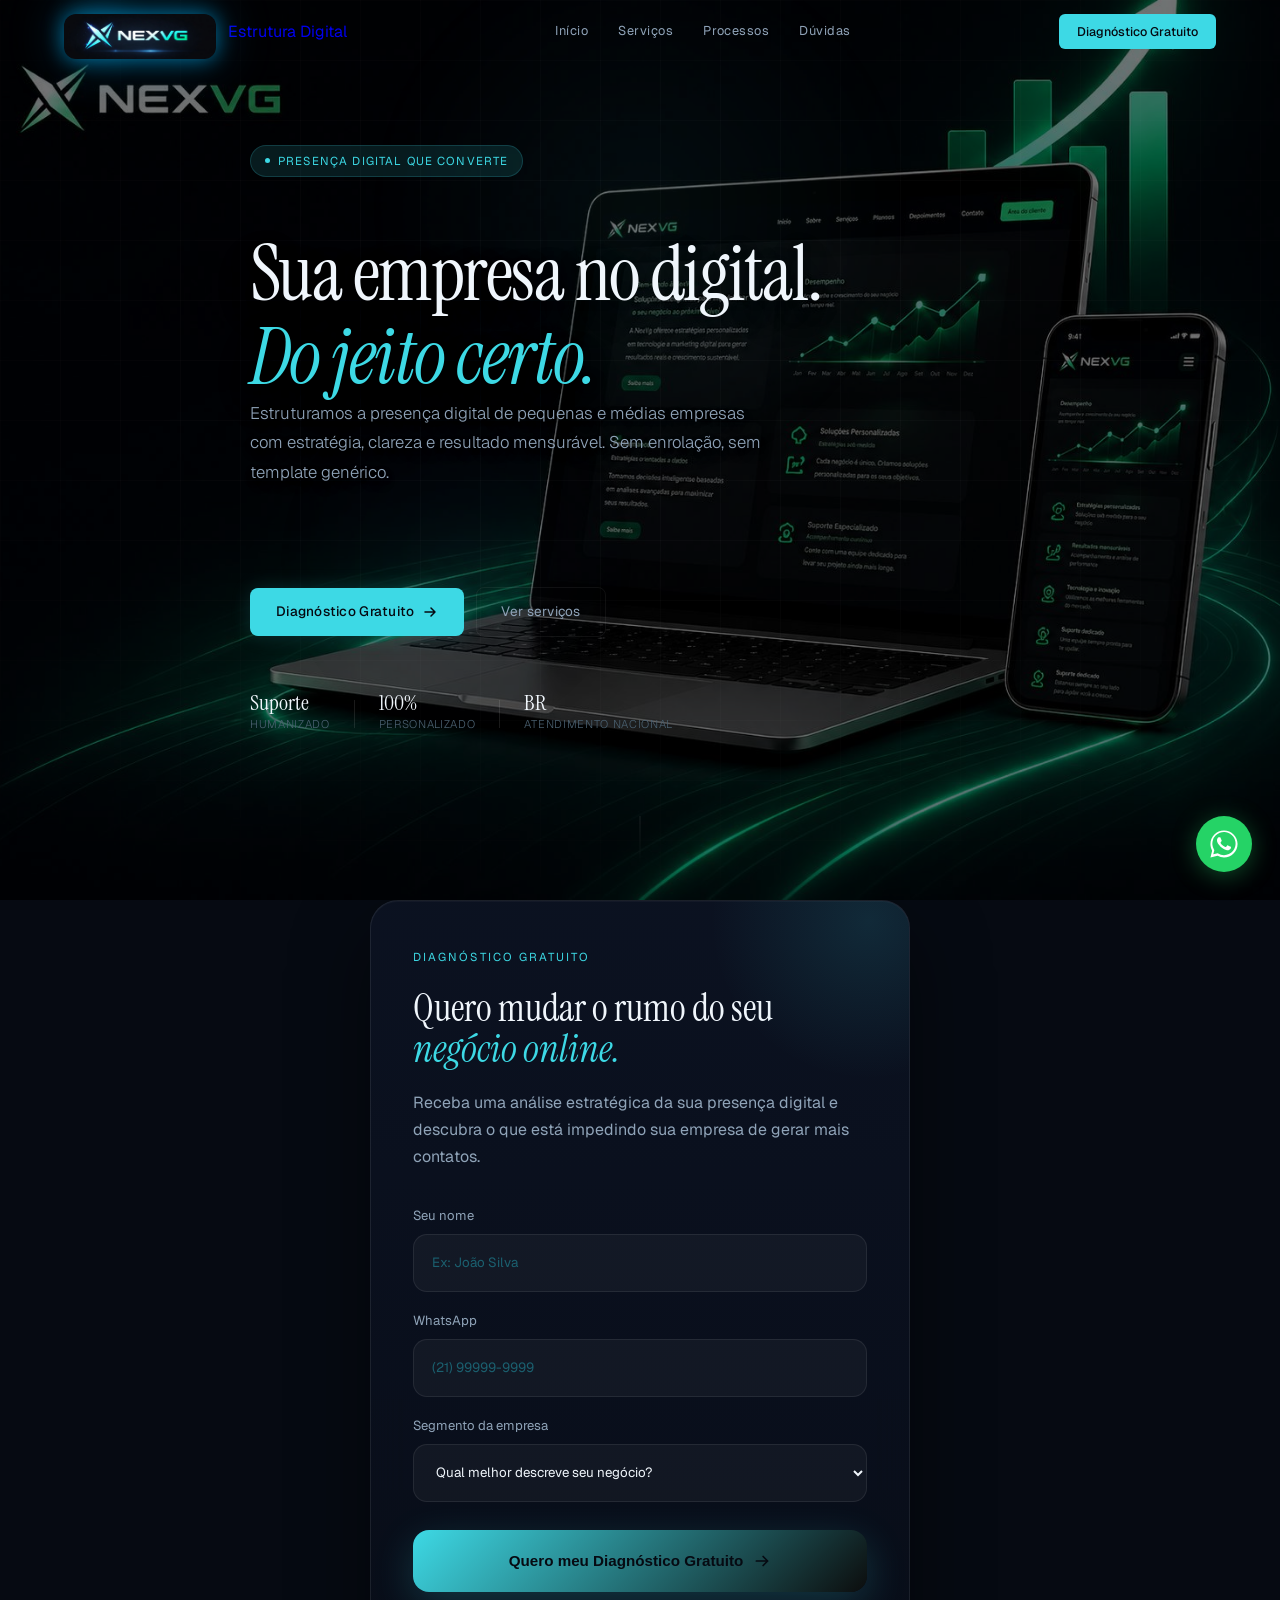
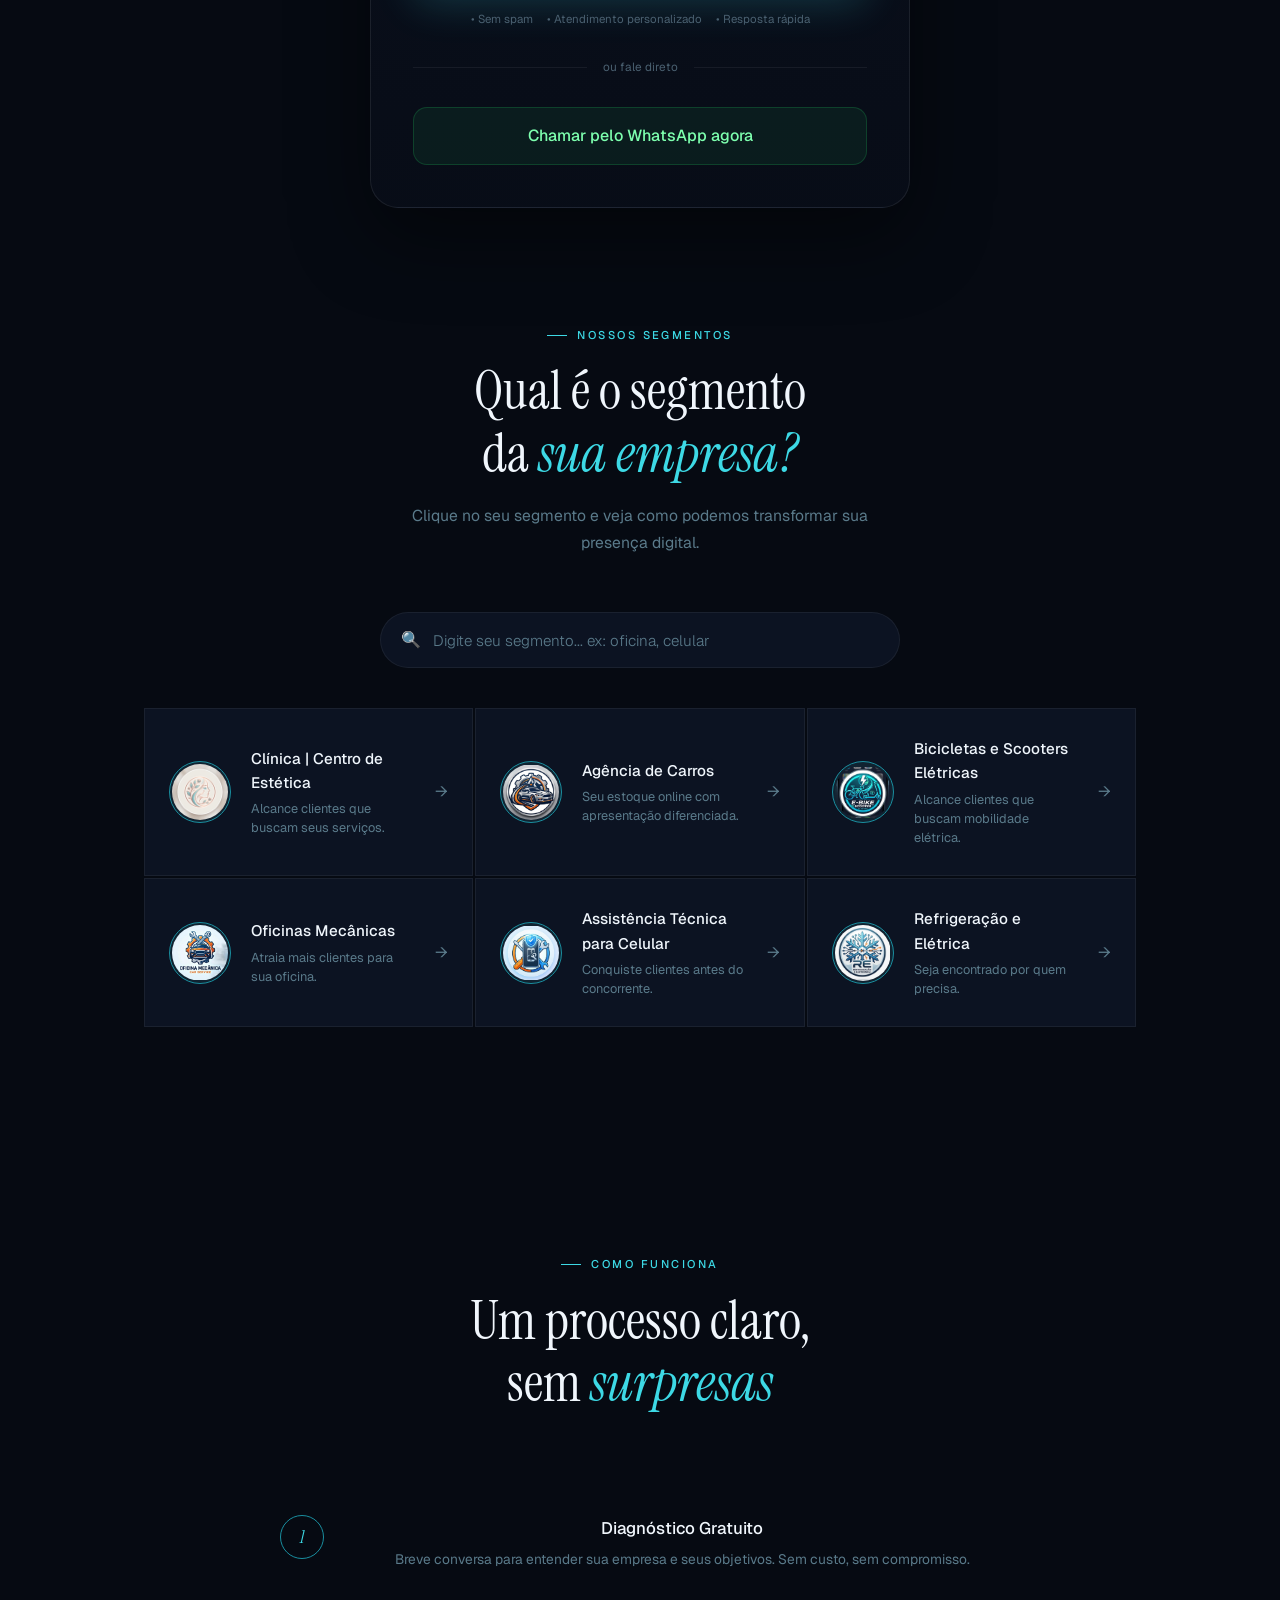
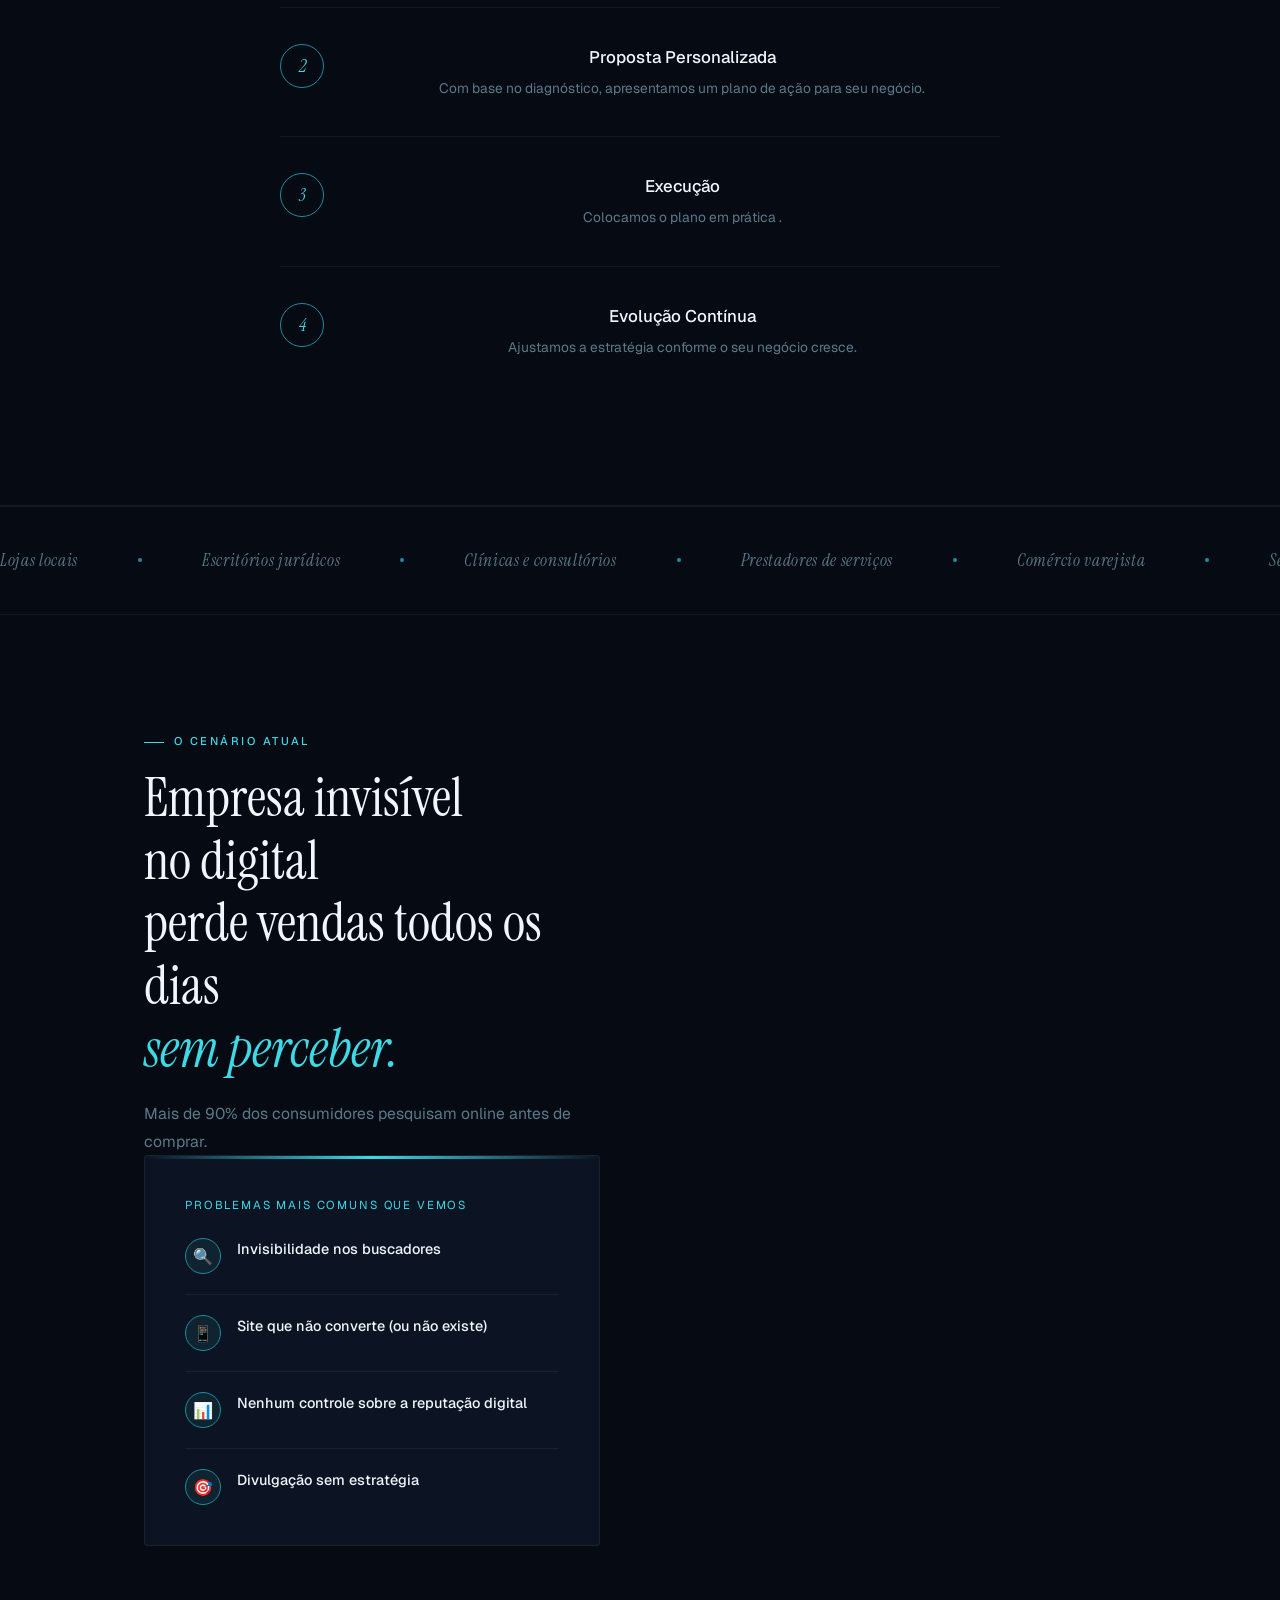
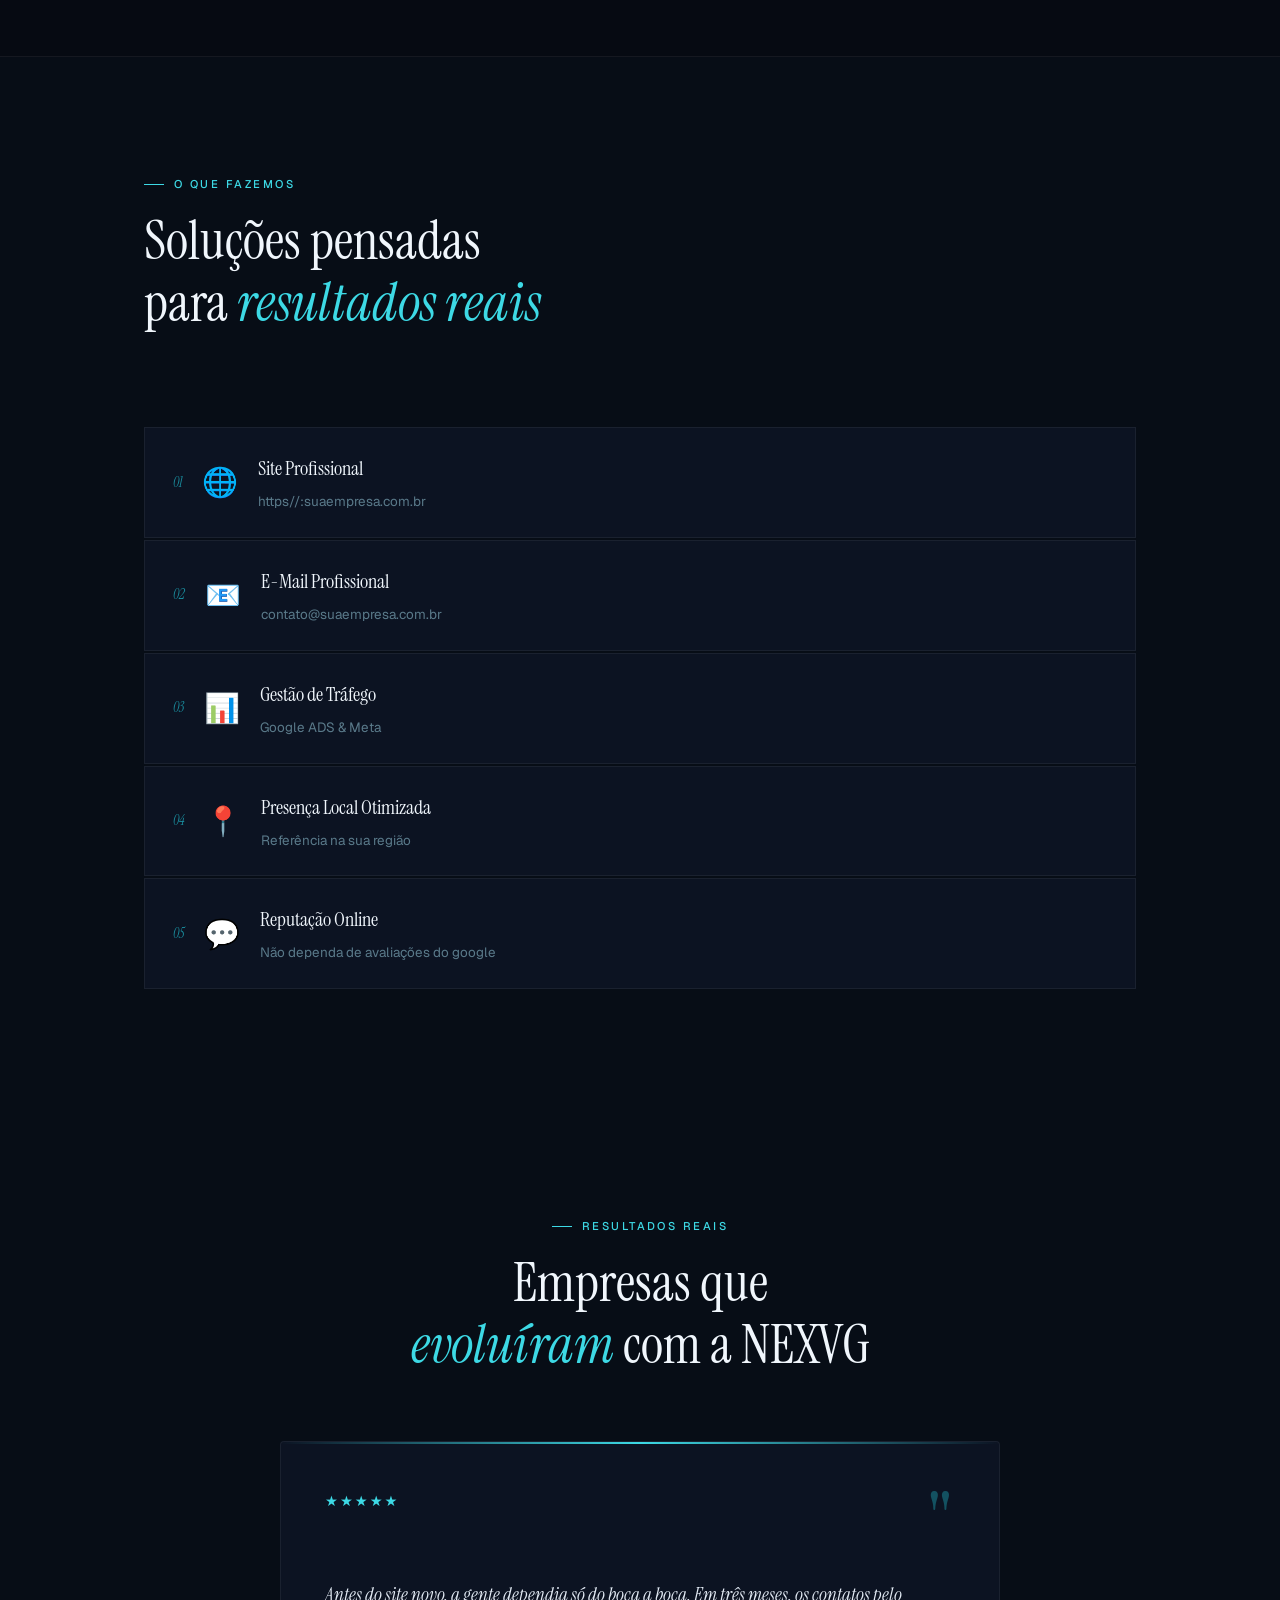
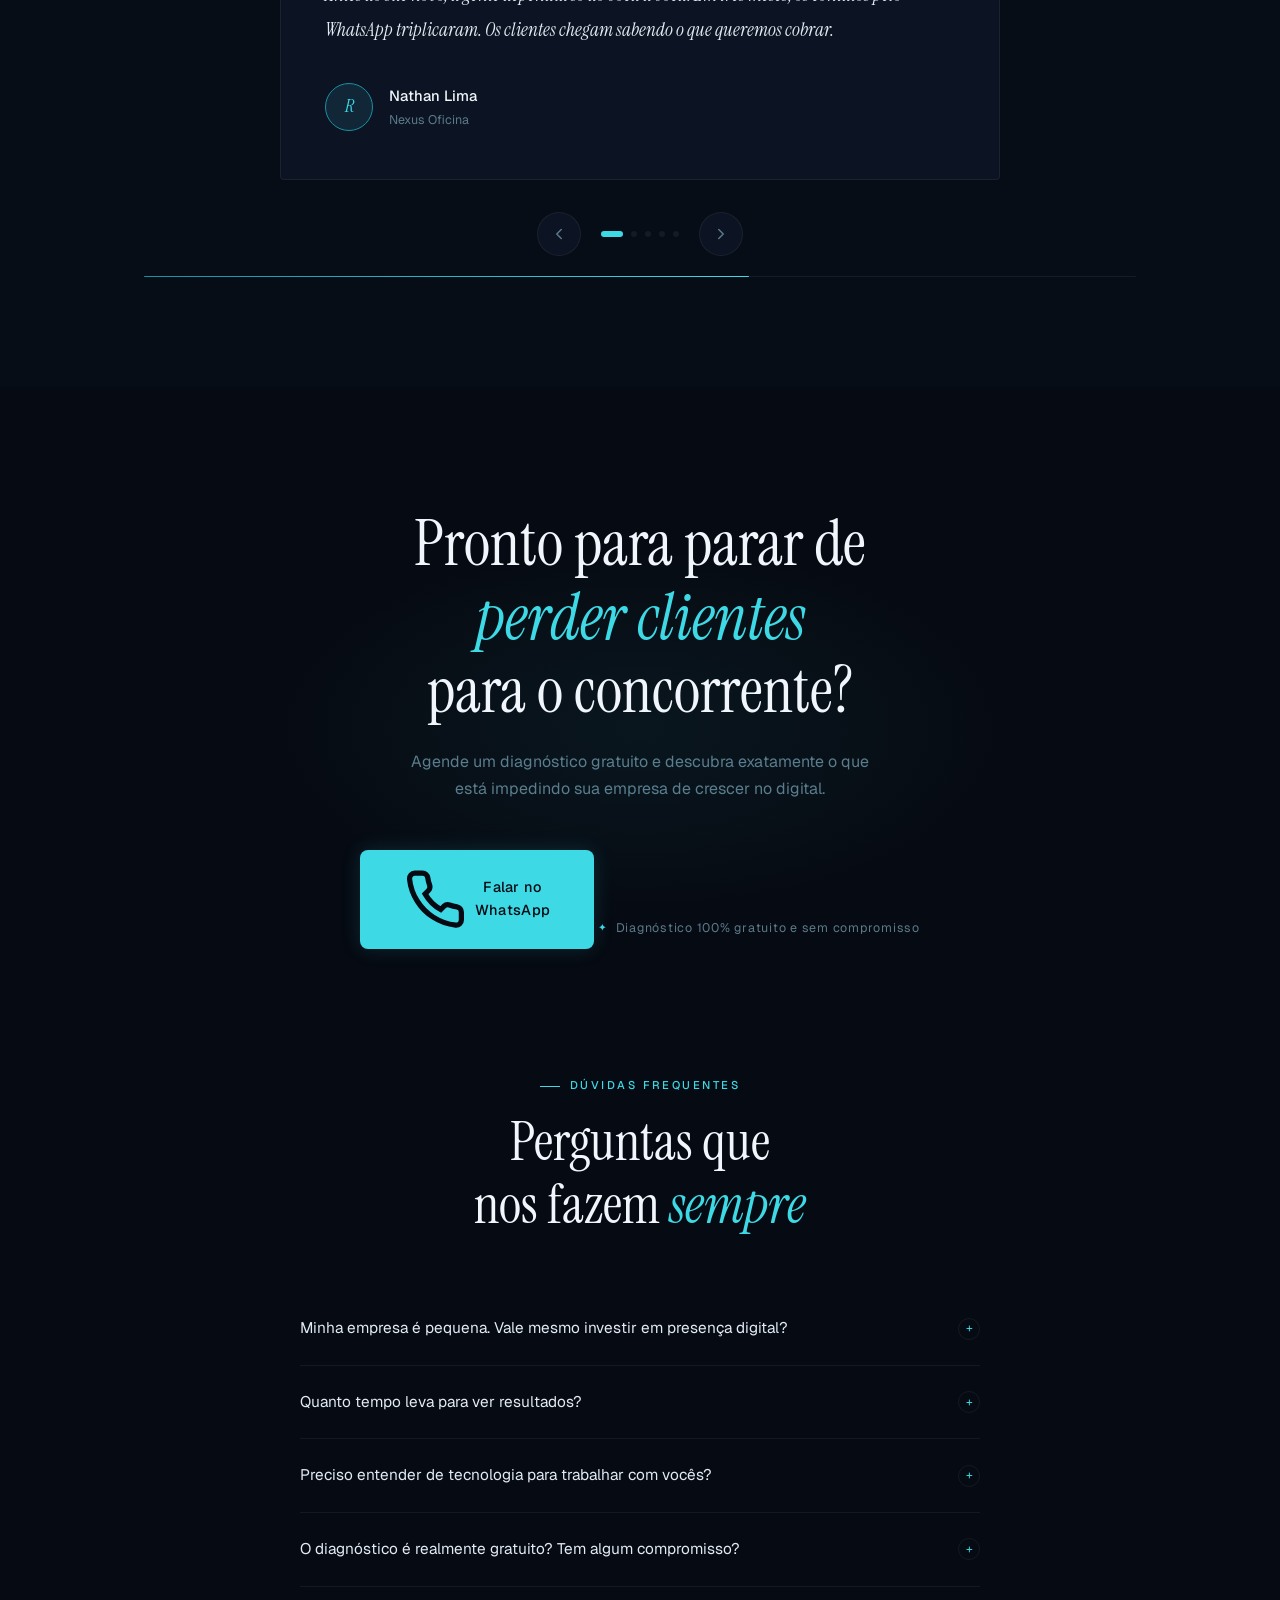
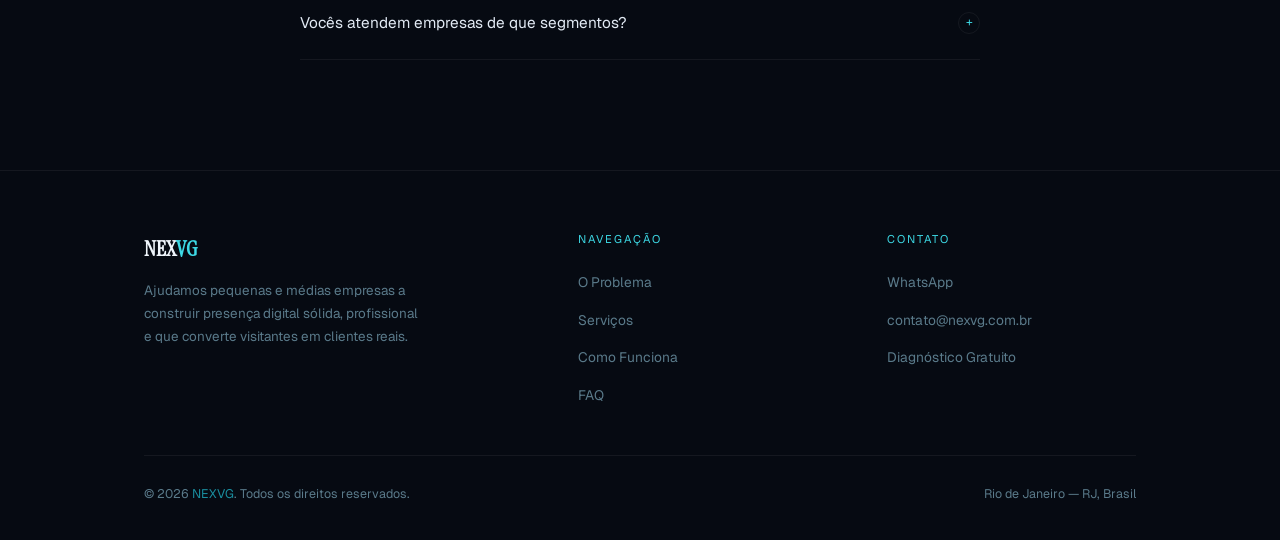
==== commit 39d9e2e0: "add new solutions and description and correcting mail" ====
--- a/index.html
+++ b/index.html
@@ -580,27 +580,53 @@
     <div class="service-card reveal">
       <div class="service-num">01</div>
       <div class="service-icon">🌐</div>
-      <h3 class="service-title">Site Profissional</h3>
-     
-    </div>
-    <div class="service-card reveal reveal-delay-1">
+          <div class="service-content">
+                <h3 class="service-title">Site Profissional</h3>
+                <p class="service-desc">https//:suaempresa.com.br</p>
+            </div>
+        </div>
+
+ <div class="service-card reveal reveal-delay-1">
       <div class="service-num">02</div>
-      <div class="service-icon">📍</div>
-      <h3 class="service-title">Presença Local Otimizada</h3>
+      <div class="service-icon">📧</div>
+      <div class="service-content">
+                <h3 class="service-title">E-Mail Profissional</h3>
+                <p class="service-desc">contato@suaempresa.com.br</p>
+            </div>
       
-    </div>
-    <div class="service-card reveal reveal-delay-2">
+      
+    </div>
+
+     <div class="service-card reveal reveal-delay-2">
       <div class="service-num">03</div>
-      <div class="service-icon">⚡</div>
-      <h3 class="service-title">Visibilidade Orgânica</h3>
+      <div class="service-icon">📊</div>
+      <div class="service-content">
+                <h3 class="service-title">Gestão de Tráfego</h3>
+                <p class="service-desc">Google ADS & Meta</p>
+            </div>
       
     </div>
+
     <div class="service-card reveal reveal-delay-1">
       <div class="service-num">04</div>
+      <div class="service-icon">📍</div>
+      <div class="service-content">
+                <h3 class="service-title">Presença Local Otimizada</h3>
+                <p class="service-desc">Referência na sua região</p>
+            </div>
+      
+    </div>
+   
+    <div class="service-card reveal reveal-delay-1">
+      <div class="service-num">05</div>
       <div class="service-icon">💬</div>
-      <h3 class="service-title">Reputação Online</h3>
+      <div class="service-content">
+                <h3 class="service-title">Reputação Online</h3>
+                <p class="service-desc">Não dependa de avaliações do google</p>
+            </div>
       
     </div>
+    
     
   </div>
 </div>
@@ -831,7 +857,7 @@
           <div class="footer-heading">Contato</div>
           <ul class="footer-links">
             <li><a href="https://wa.me/5521975957899" target="_blank">WhatsApp</a></li>
-            <li><a href="/cdn-cgi/l/email-protection#e4878b8a9085908ba4859c8d859282ca878b89ca8696"><span class="__cf_email__" data-cfemail="d4b7bbbaa0b5a0bb94b5acbdb5a2b2fab7bbb9fab6a6">contato@nexvg.com.br</span></a></li>
+           <li><a href="mailto:contato@nexvg.com.br">contato@nexvg.com.br</a></li>
             <li><a href="#contato">Diagnóstico Gratuito</a></li>
           </ul>
         </div>
--- a/style.css
+++ b/style.css
@@ -876,21 +876,90 @@
 /* ═══════════════════
    SERVIÇOS
    ═══════════════════ */
-
-.services-bg { background: var(--deep); }
-.services-intro { display: grid; grid-template-columns: 1fr 1fr; gap: 60px; align-items: end; margin-bottom: 72px; }
-.services-grid { display: grid; grid-template-columns: 1fr; gap: 2px; }
-
-.service-card { display: flex; align-items: center; gap: 20px; background: var(--surface); border: 1px solid var(--border); padding: 24px 28px; position: relative; transition: background .3s, border-color .3s; overflow: hidden; cursor: default; }
-.service-card::after { content: ''; position: absolute; bottom: 0; left: 0; right: 0; height: 2px; background: linear-gradient(90deg, var(--cyan-dk), var(--cyan)); transform: scaleX(0); transform-origin: left; transition: transform .4s var(--ease); }
-.service-card:hover { background: #0e1e2e; border-color: var(--cyan-dk); }
-.service-card:hover::after { transform: scaleX(1); }
-
-.service-num   { font-family: var(--ff-serif); font-size: .85rem; color: var(--cyan-dk); font-style: italic; }
-.service-icon  { font-size: 1.8rem; }
-.service-title { font-family: var(--ff-serif); font-size: 1.25rem; font-weight: 400; color: var(--white); }
-.service-desc  { font-size: .84rem; color: var(--muted); line-height: 1.7; }
-
+.services-bg {
+    background: var(--deep);
+}
+
+.services-intro {
+    display: grid;
+    grid-template-columns: 1fr 1fr;
+    gap: 60px;
+    align-items: end;
+    margin-bottom: 72px;
+}
+
+.services-grid {
+    display: grid;
+    grid-template-columns: 1fr;
+    gap: 2px;
+}
+
+.service-card {
+    display: flex;
+    align-items: center;
+    gap: 20px;
+    background: var(--surface);
+    border: 1px solid var(--border);
+    padding: 24px 28px;
+    position: relative;
+    transition: background .3s, border-color .3s;
+    overflow: hidden;
+    cursor: default;
+}
+
+.service-card::after {
+    content: '';
+    position: absolute;
+    bottom: 0;
+    left: 0;
+    right: 0;
+    height: 2px;
+    background: linear-gradient(90deg, var(--cyan-dk), var(--cyan));
+    transform: scaleX(0);
+    transform-origin: left;
+    transition: transform .4s var(--ease);
+}
+
+.service-card:hover {
+    background: #0e1e2e;
+    border-color: var(--cyan-dk);
+}
+
+.service-card:hover::after {
+    transform: scaleX(1);
+}
+
+.service-num {
+    font-family: var(--ff-serif);
+    font-size: .85rem;
+    color: var(--cyan-dk);
+    font-style: italic;
+}
+
+.service-icon {
+    font-size: 1.8rem;
+}
+
+.service-content {
+    display: flex;
+    flex-direction: column;
+    justify-content: center;
+}
+
+.service-title {
+    margin: 0;
+    font-family: var(--ff-serif);
+    font-size: 1.25rem;
+    font-weight: 400;
+    color: var(--white);
+}
+
+.service-desc {
+    margin: 6px 0 0 0;
+    font-size: .84rem;
+    color: var(--muted);
+    line-height: 1.7;
+}
 /* ═══════════════════
    STEPS
    ═══════════════════ */
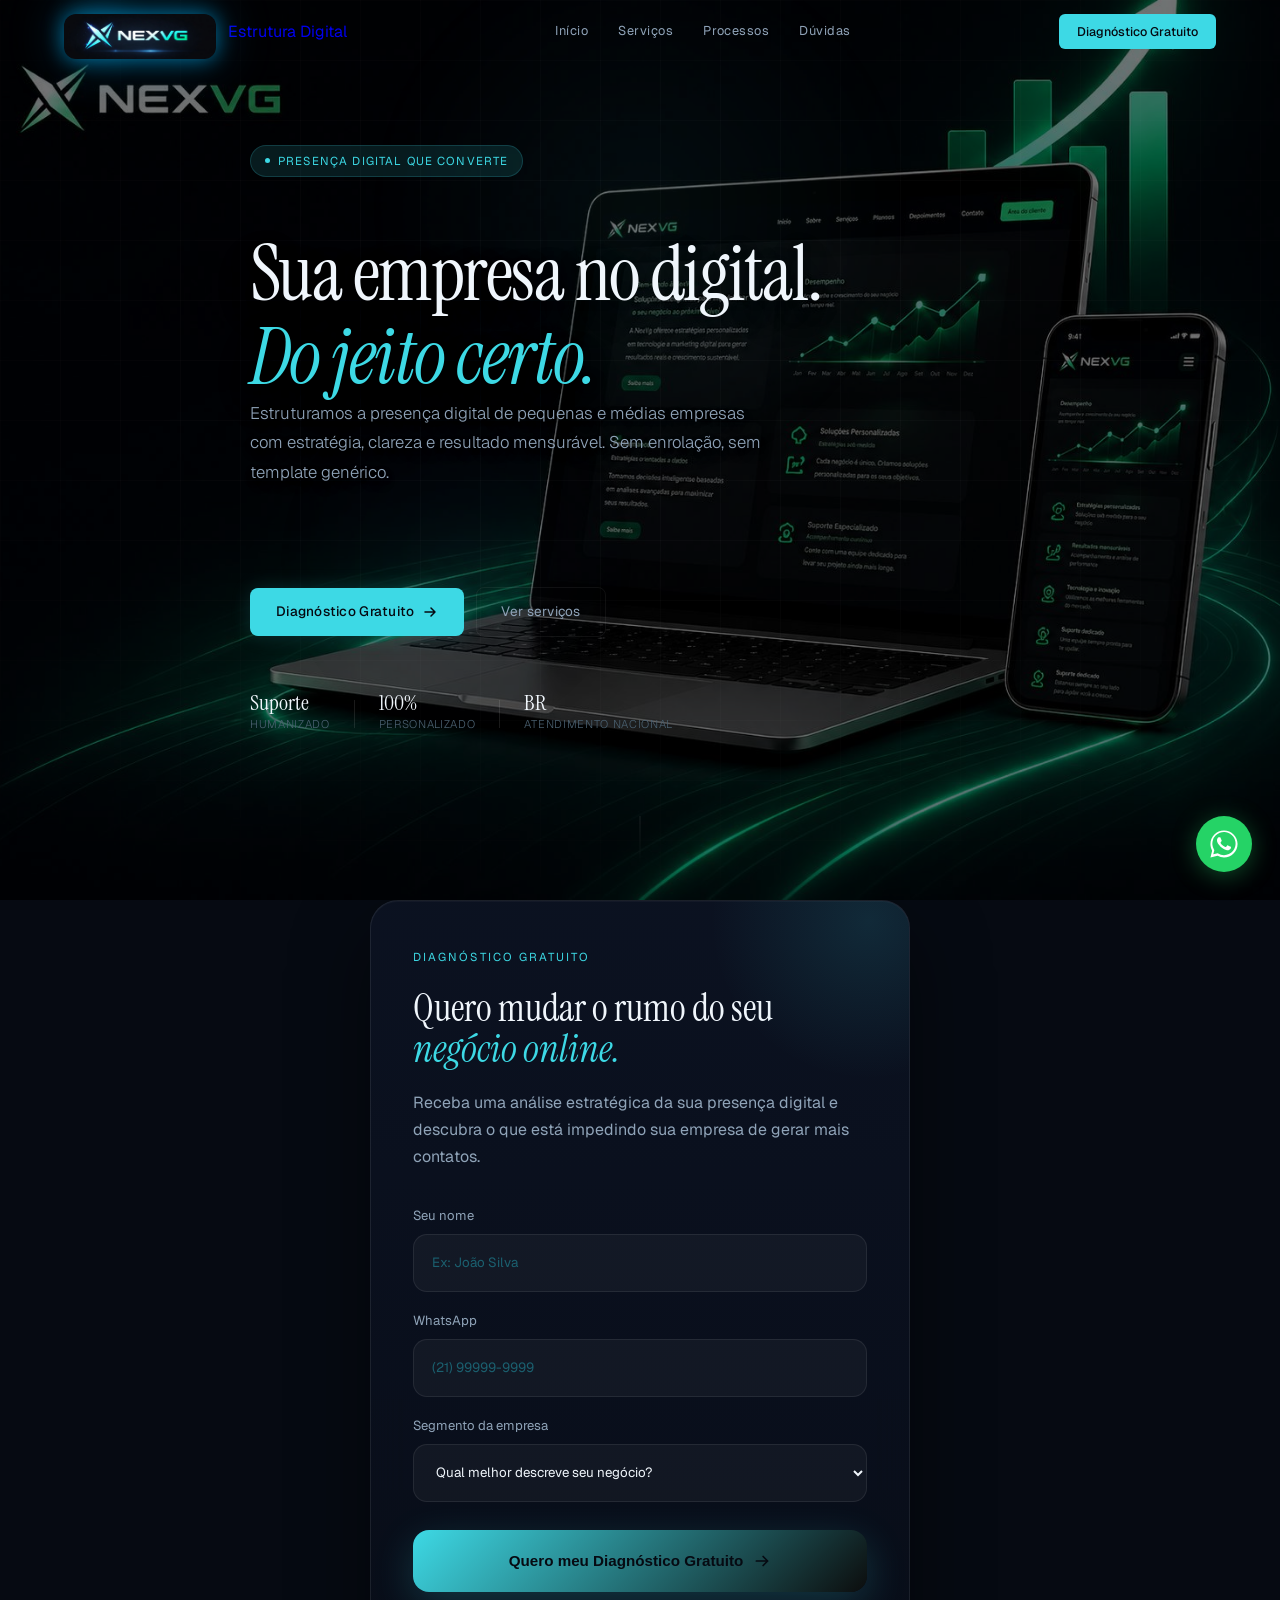
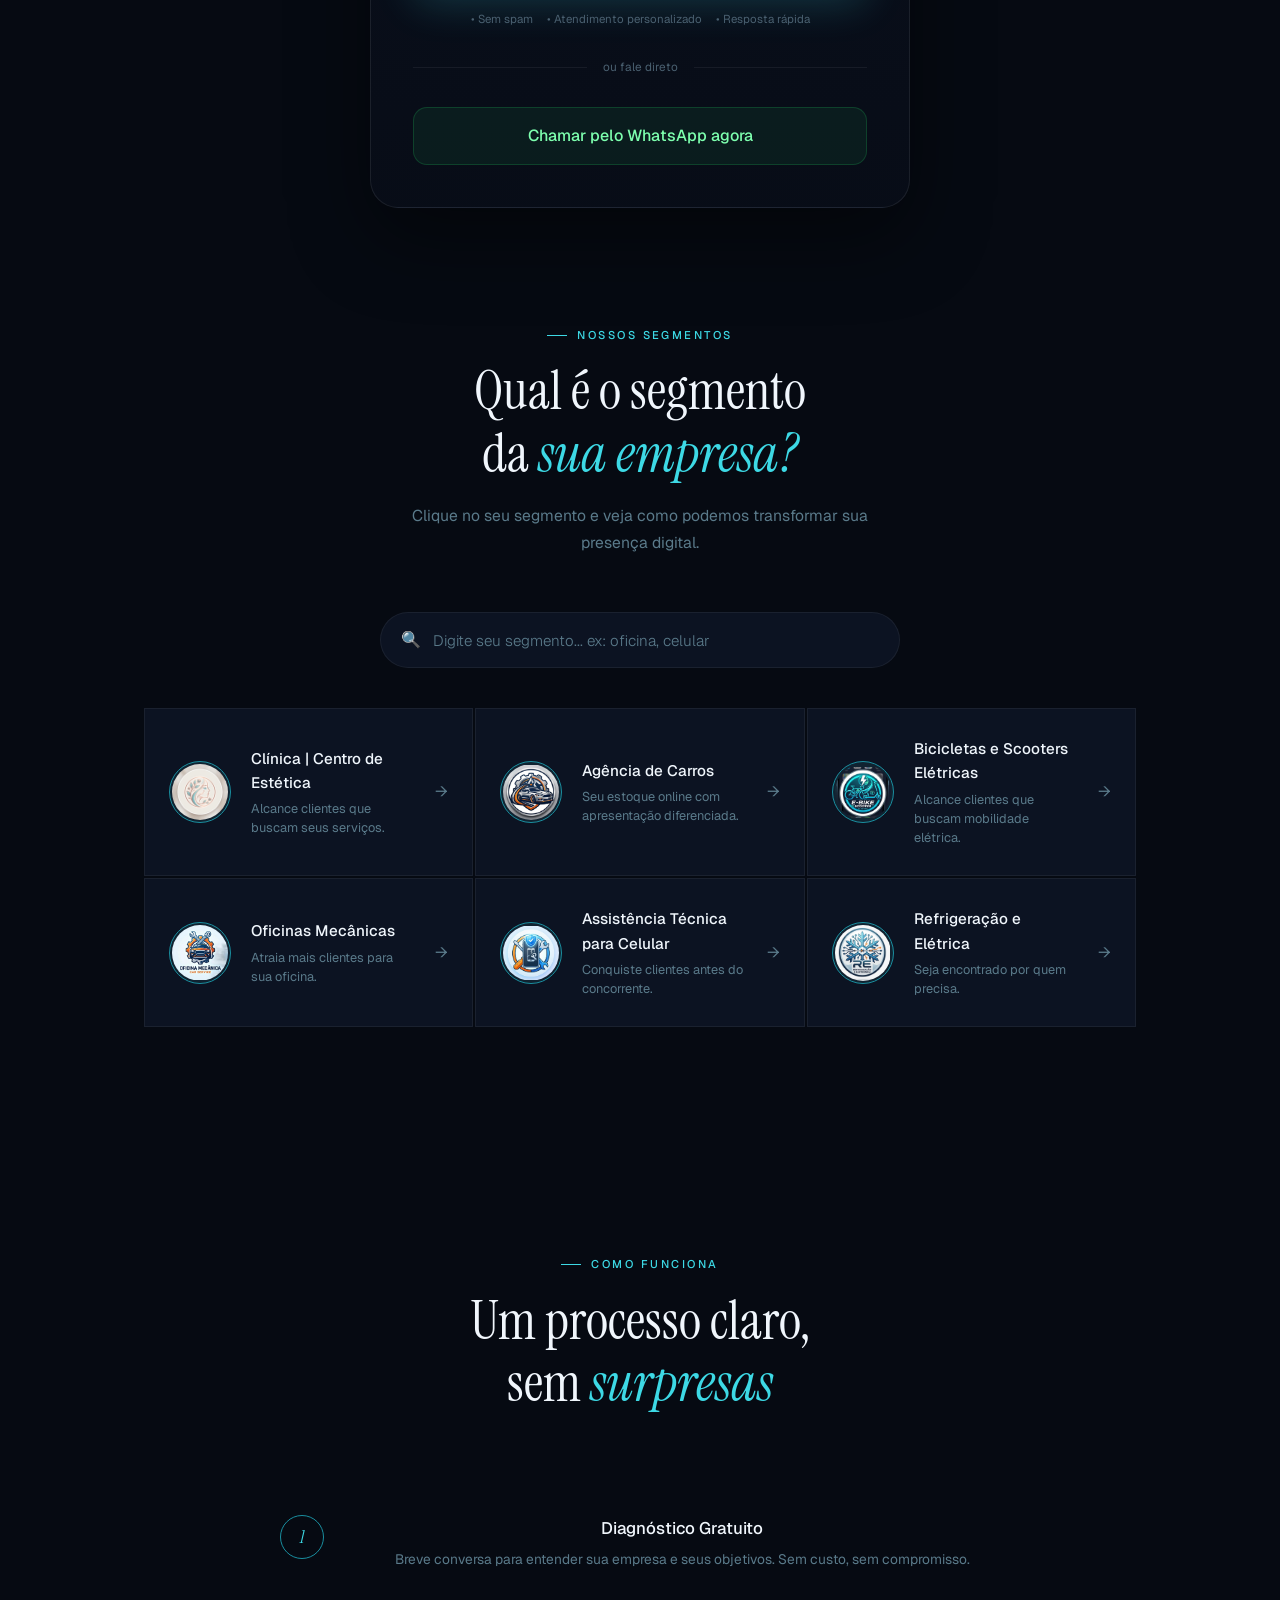
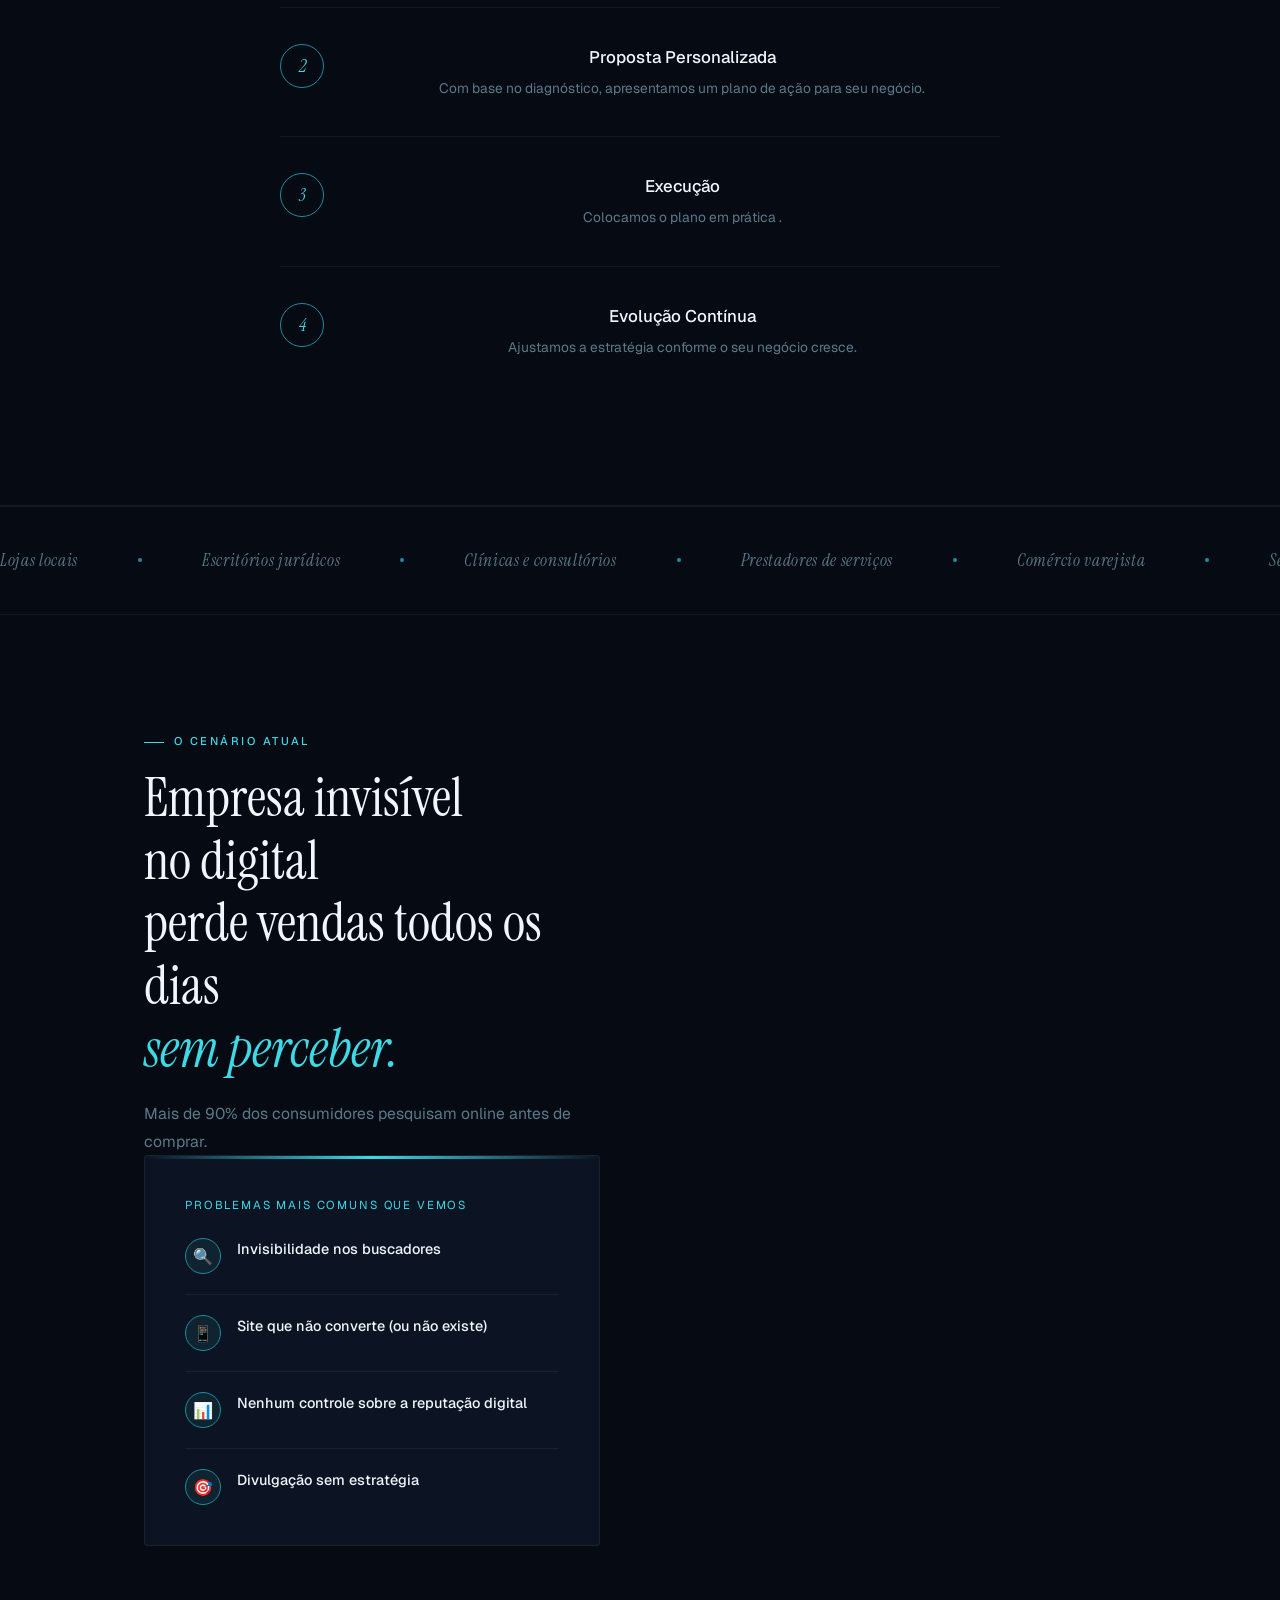
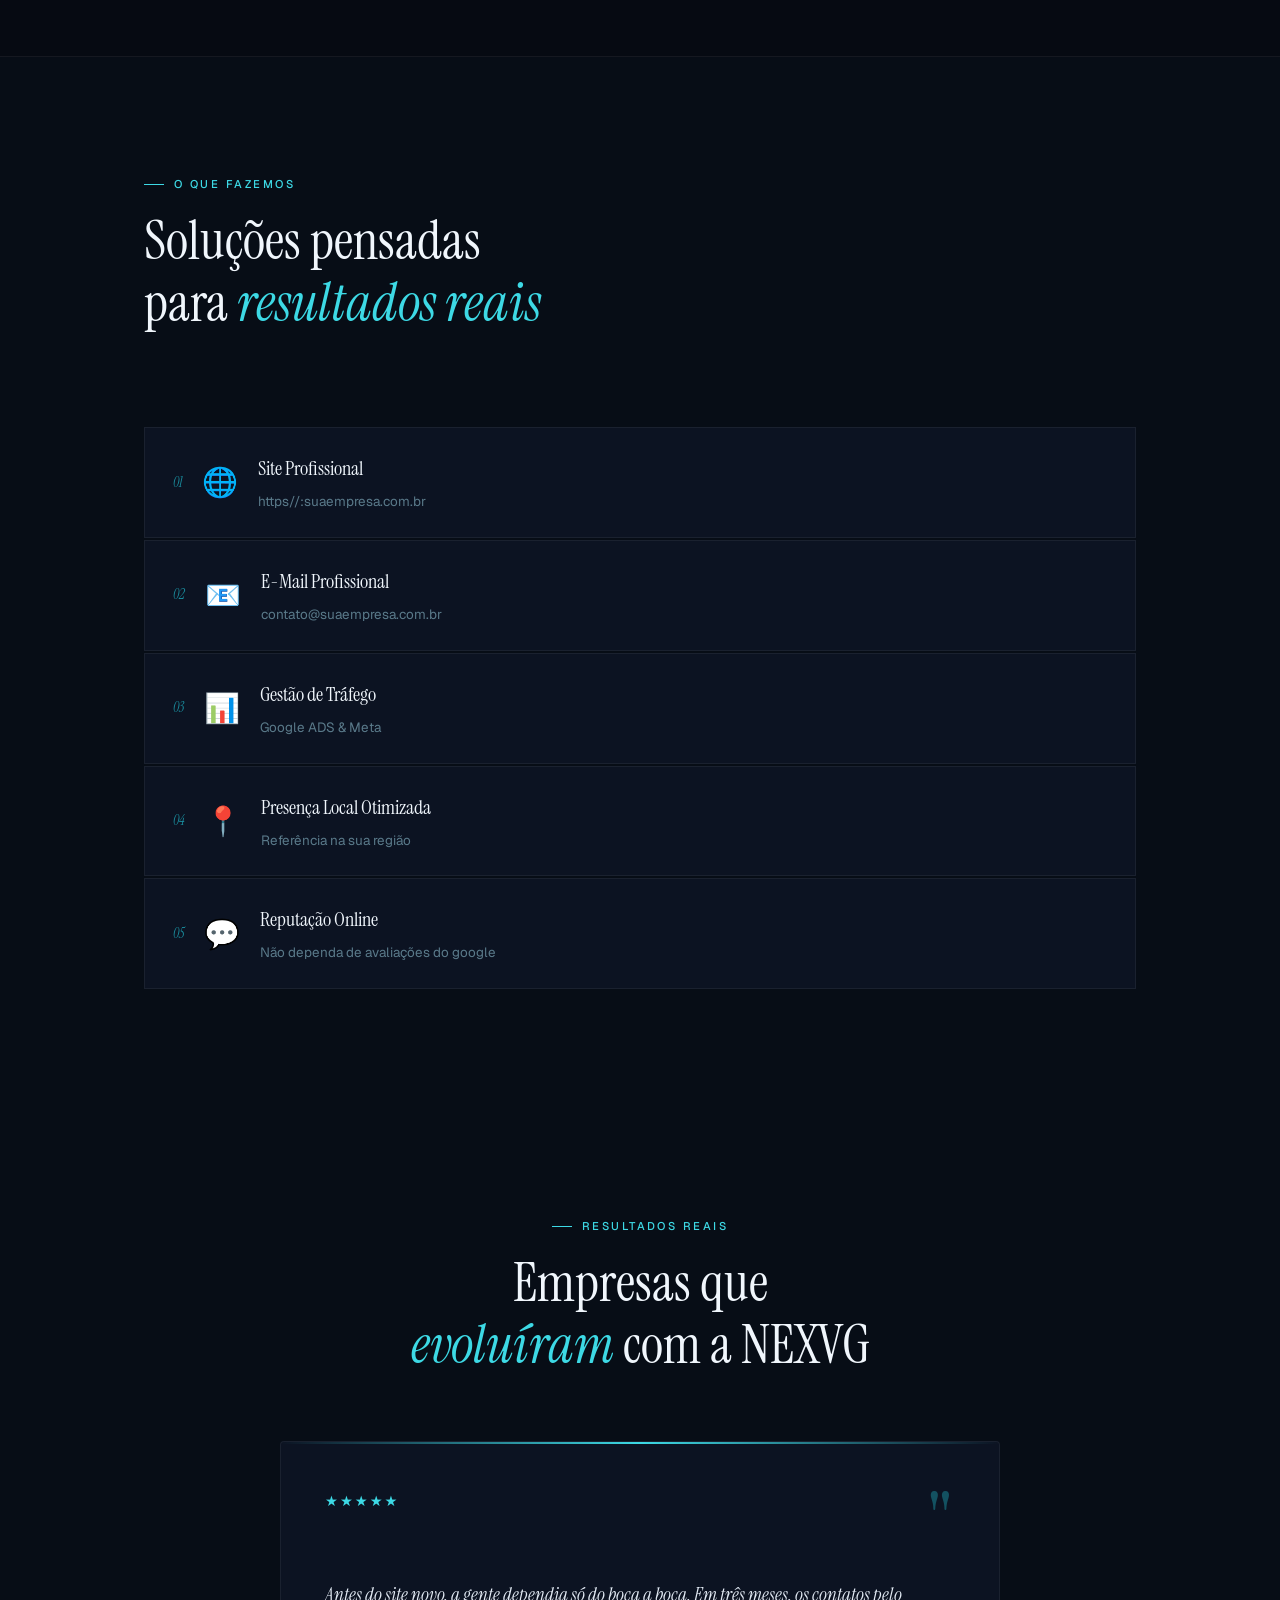
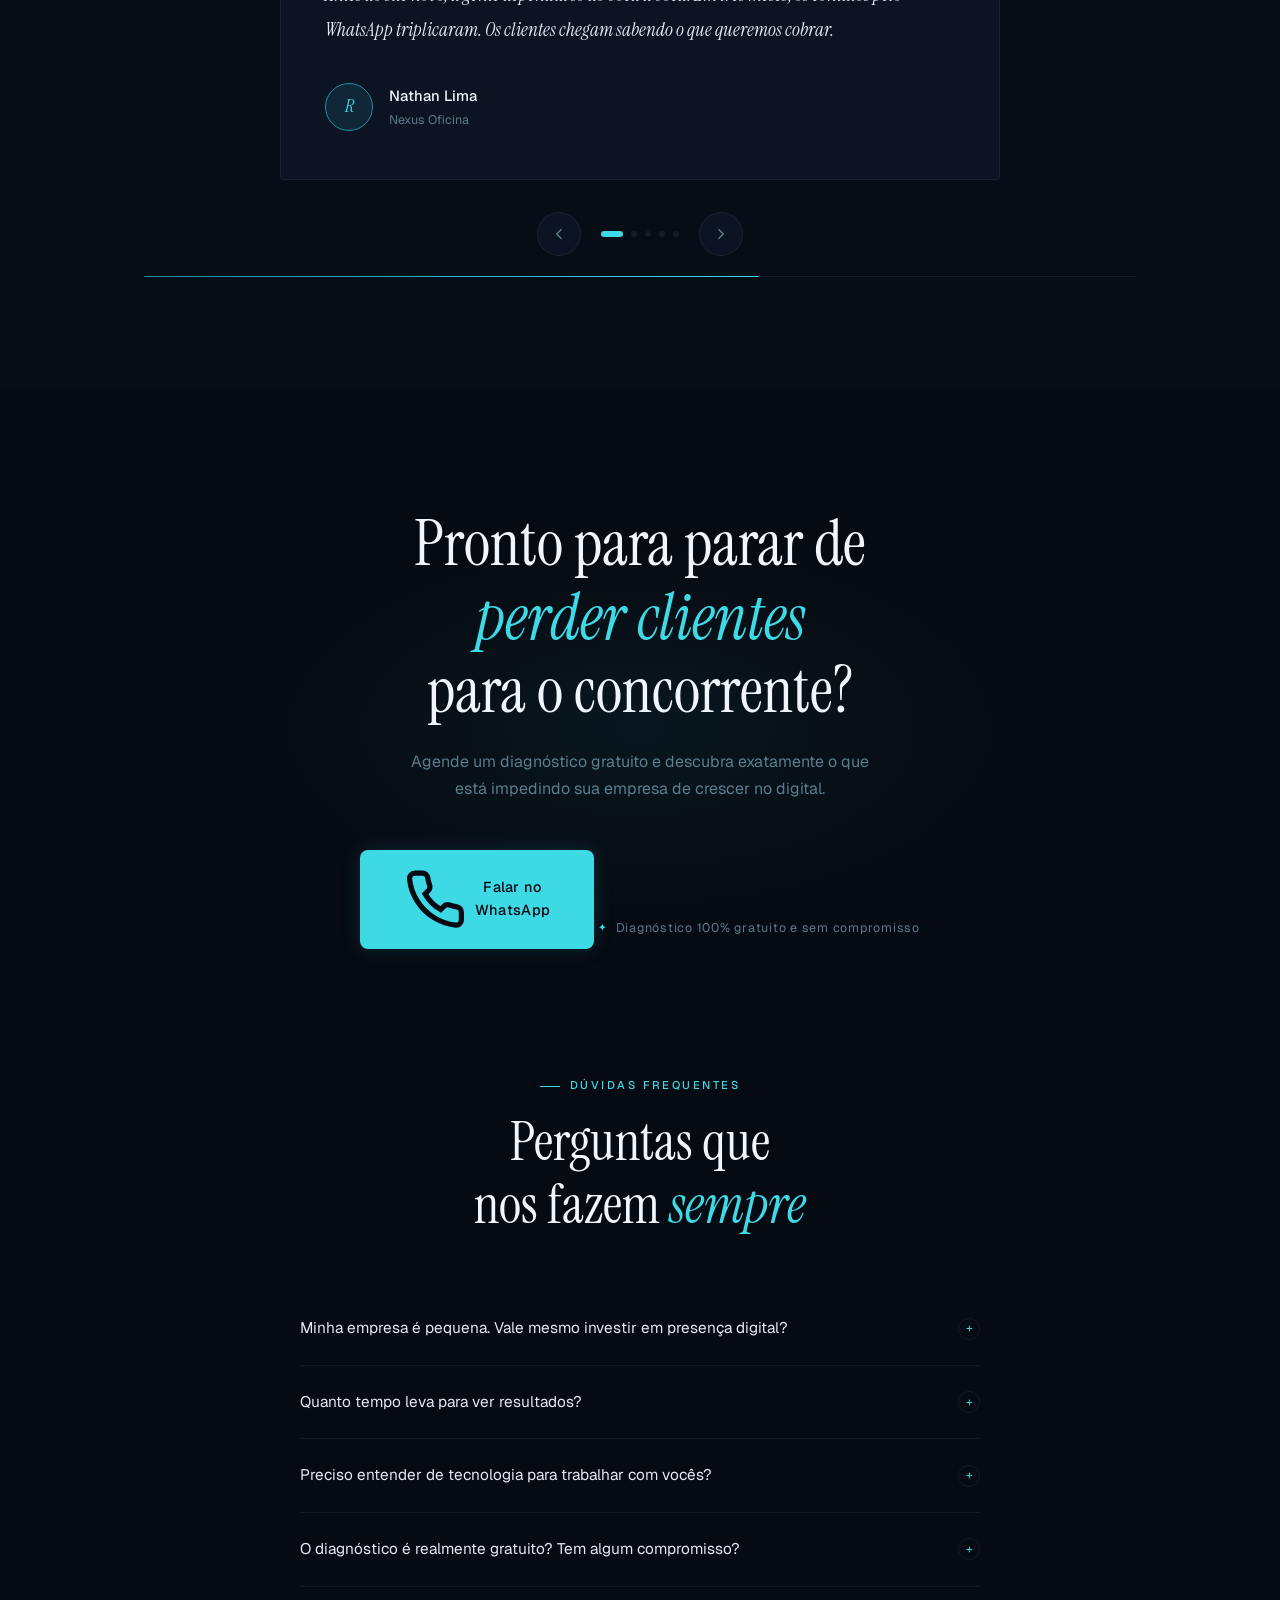
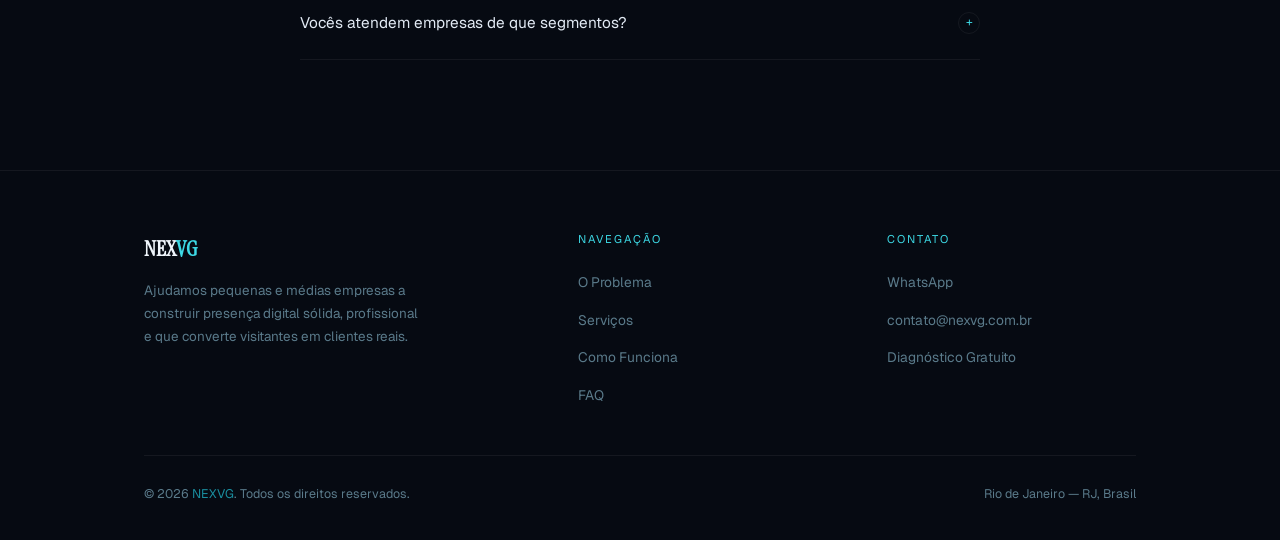
==== commit 8675c2d8: "add button open wpp in solutions" ====
--- a/index.html
+++ b/index.html
@@ -577,15 +577,17 @@
       </div>
 
   <div class="services-grid">
-    <div class="service-card reveal">
+    <a href="https://wa.me/5521975957899?text=Olá!%20Vim%20pelo%20site%20e%20gostaria%20de%20saber%20mais%20sobre%20a%20NEXVG." class="wpp" target="_blank">
+    <div class="service-card reveal" >
       <div class="service-num">01</div>
       <div class="service-icon">🌐</div>
           <div class="service-content">
                 <h3 class="service-title">Site Profissional</h3>
                 <p class="service-desc">https//:suaempresa.com.br</p>
             </div>
-        </div>
-
+        </div></a>
+
+<a href="https://wa.me/5521975957899?text=Olá!%20Vim%20pelo%20site%20e%20gostaria%20de%20saber%20mais%20sobre%20a%20NEXVG." class="wpp" target="_blank">
  <div class="service-card reveal reveal-delay-1">
       <div class="service-num">02</div>
       <div class="service-icon">📧</div>
@@ -593,10 +595,12 @@
                 <h3 class="service-title">E-Mail Profissional</h3>
                 <p class="service-desc">contato@suaempresa.com.br</p>
             </div>
+          
       
       
-    </div>
-
+    </div></a>
+
+    <a href="https://wa.me/5521975957899?text=Olá!%20Vim%20pelo%20site%20e%20gostaria%20de%20saber%20mais%20sobre%20a%20NEXVG." class="wpp" target="_blank">
      <div class="service-card reveal reveal-delay-2">
       <div class="service-num">03</div>
       <div class="service-icon">📊</div>
@@ -605,8 +609,8 @@
                 <p class="service-desc">Google ADS & Meta</p>
             </div>
       
-    </div>
-
+    </div></a>
+<a href="https://wa.me/5521975957899?text=Olá!%20Vim%20pelo%20site%20e%20gostaria%20de%20saber%20mais%20sobre%20a%20NEXVG." class="wpp" target="_blank">
     <div class="service-card reveal reveal-delay-1">
       <div class="service-num">04</div>
       <div class="service-icon">📍</div>
@@ -615,8 +619,8 @@
                 <p class="service-desc">Referência na sua região</p>
             </div>
       
-    </div>
-   
+    </div></a>
+   <a href="https://wa.me/5521975957899?text=Olá!%20Vim%20pelo%20site%20e%20gostaria%20de%20saber%20mais%20sobre%20a%20NEXVG." class="wpp" target="_blank">
     <div class="service-card reveal reveal-delay-1">
       <div class="service-num">05</div>
       <div class="service-icon">💬</div>
@@ -625,7 +629,7 @@
                 <p class="service-desc">Não dependa de avaliações do google</p>
             </div>
       
-    </div>
+    </div></a>
     
     
   </div>
--- a/style.css
+++ b/style.css
@@ -960,6 +960,11 @@
     color: var(--muted);
     line-height: 1.7;
 }
+
+.wpp {
+  text-decoration: none;
+  color: inherit;
+}
 /* ═══════════════════
    STEPS
    ═══════════════════ */
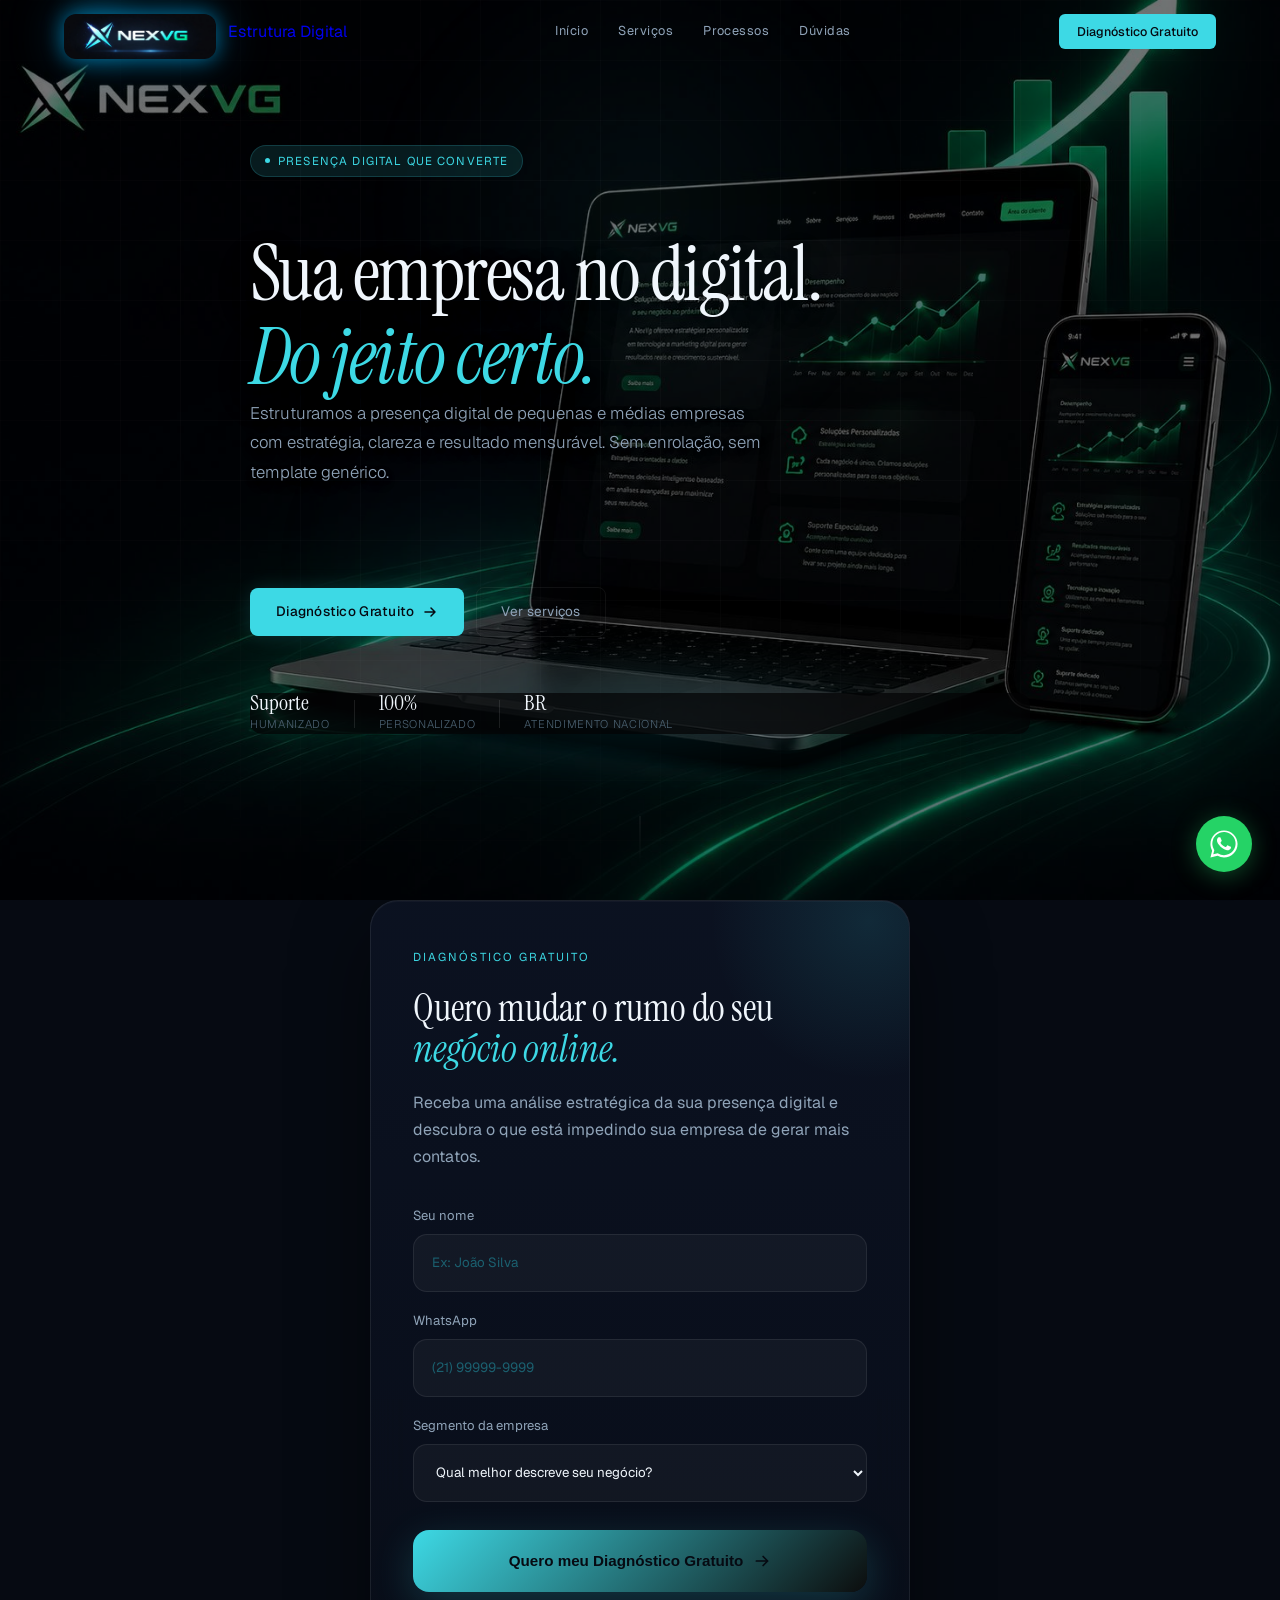
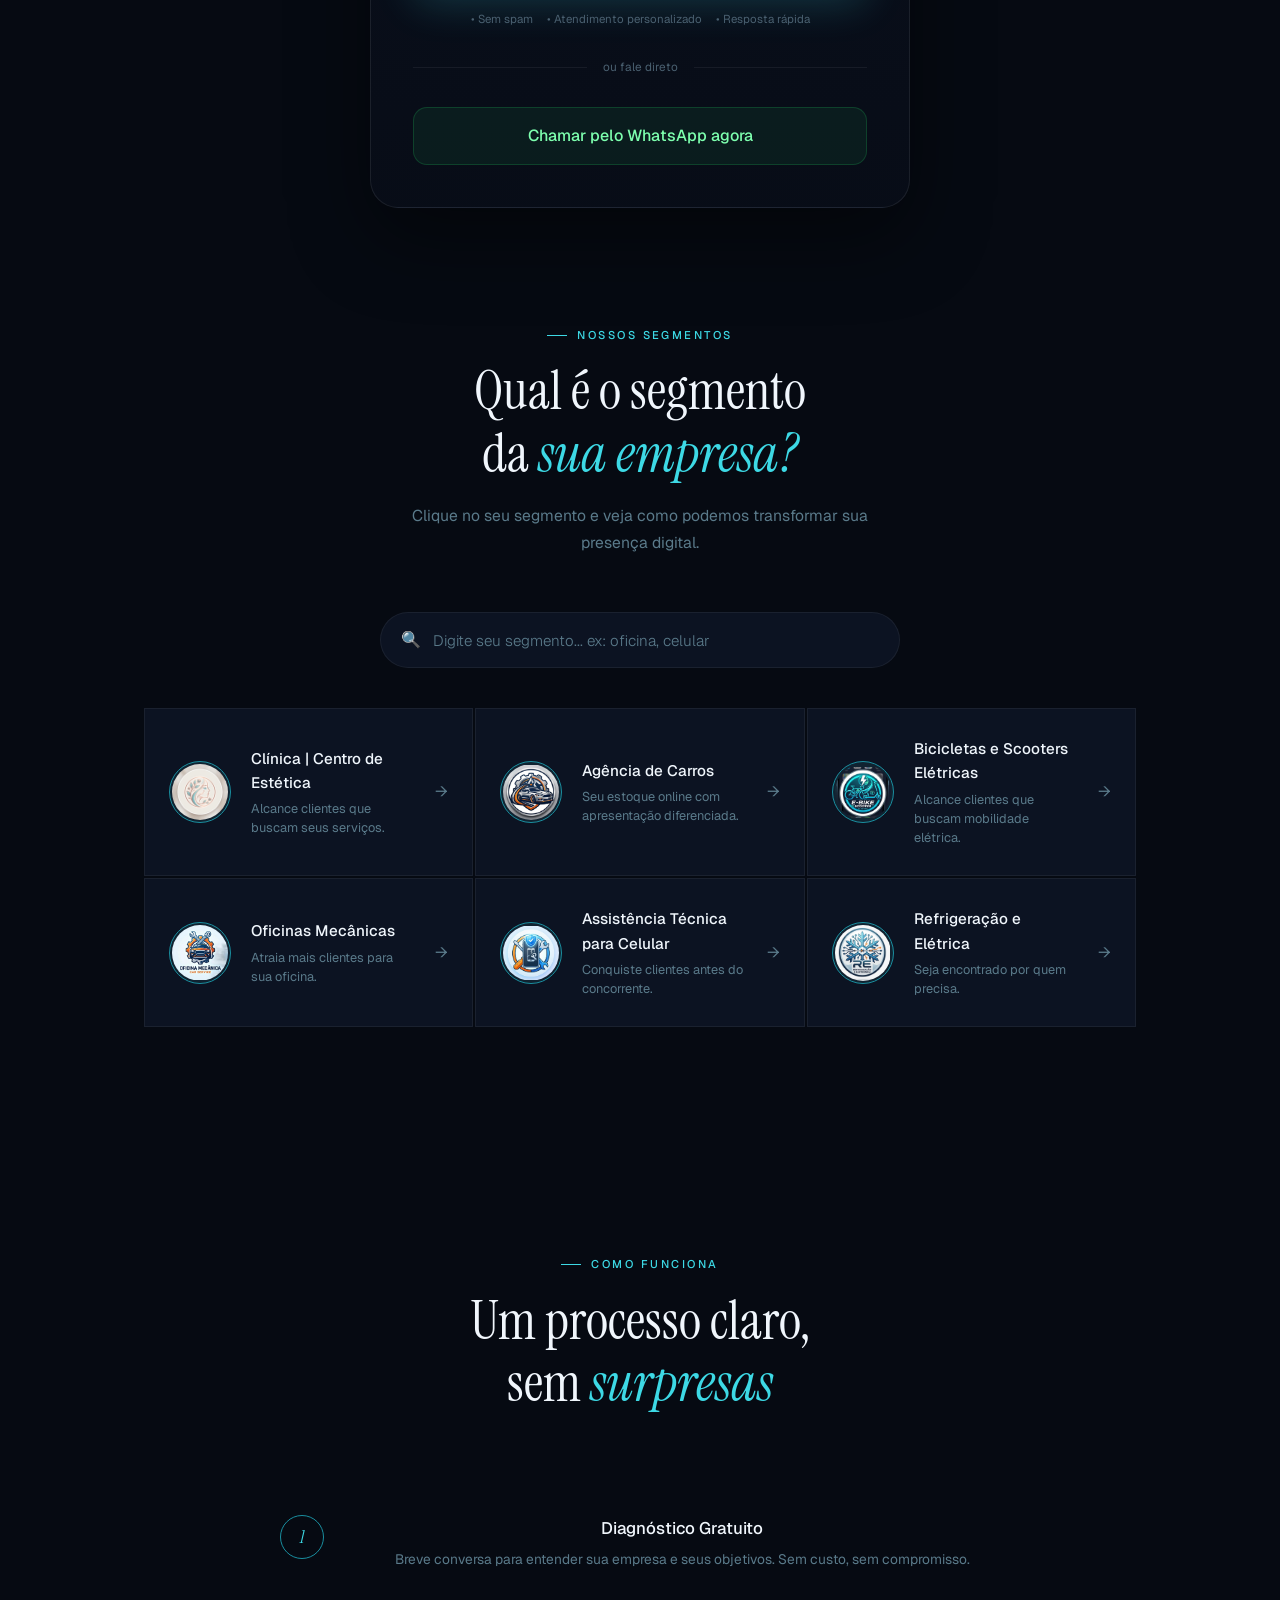
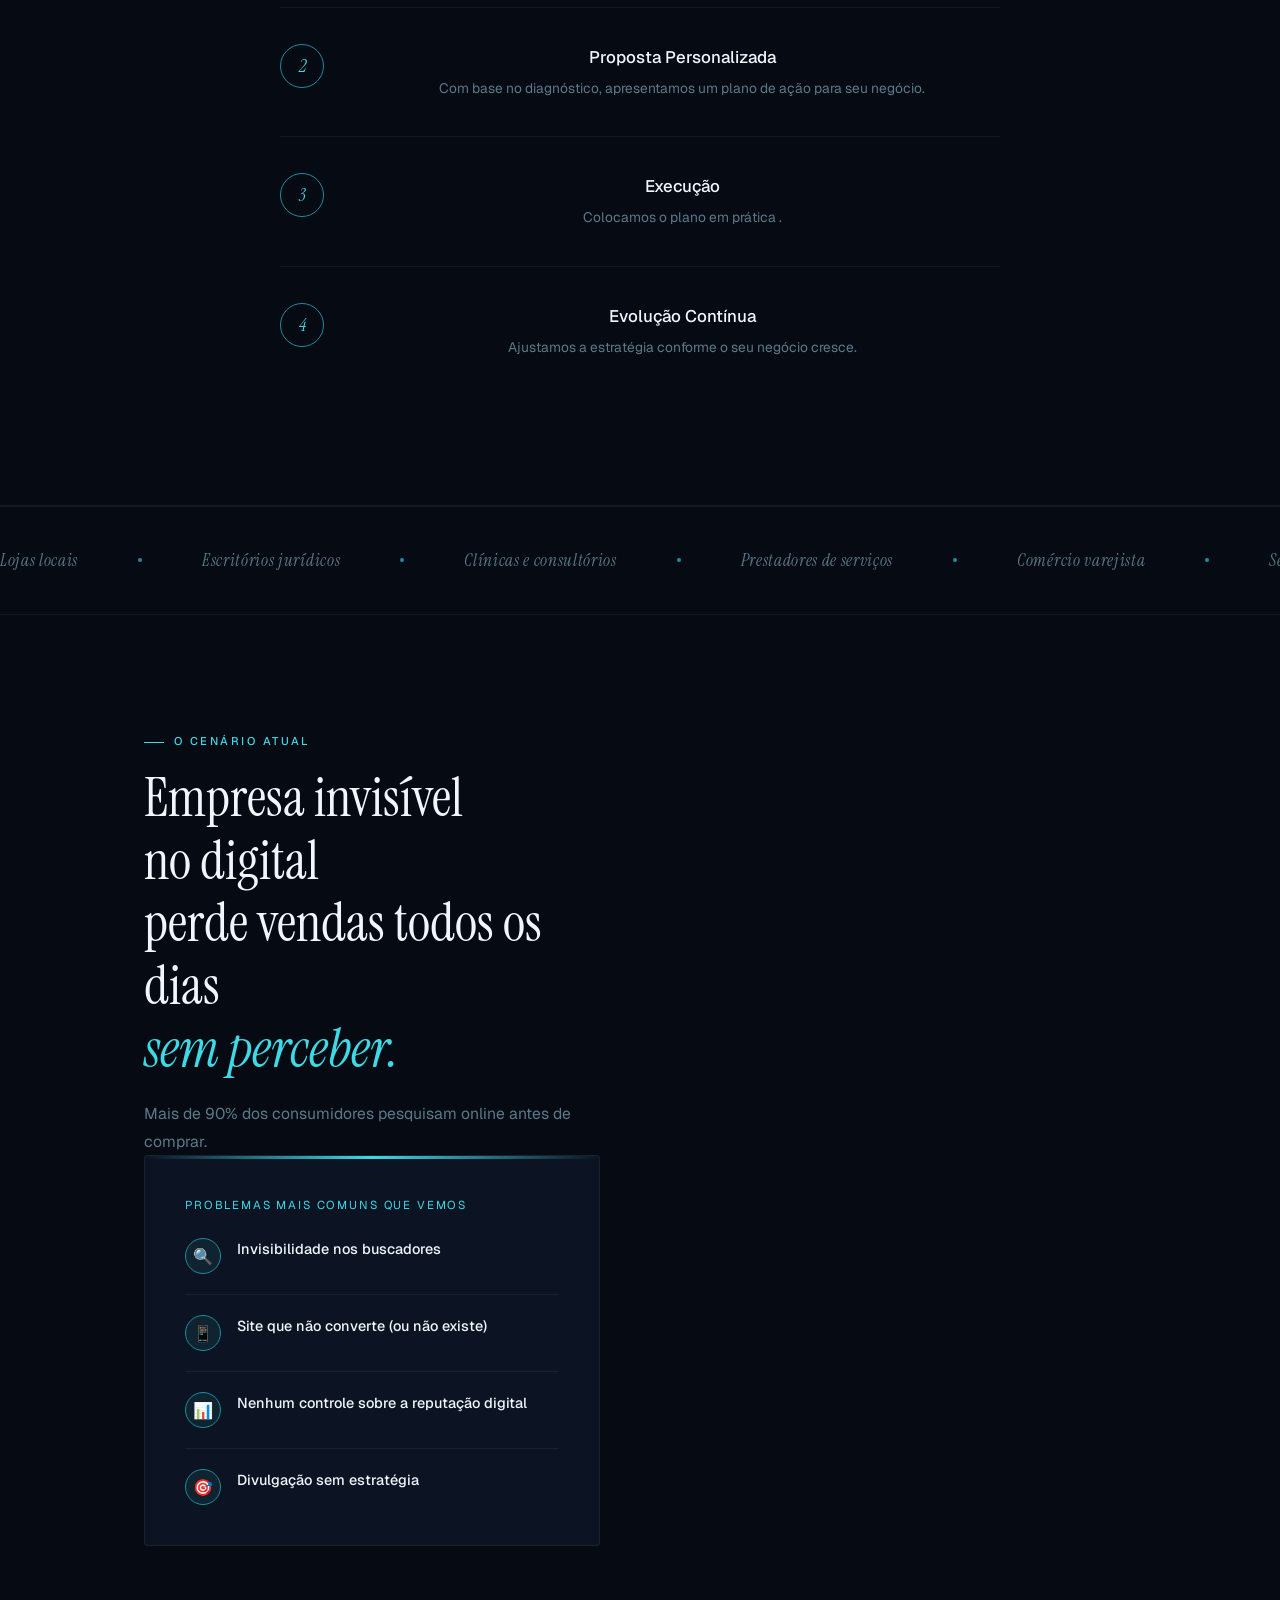
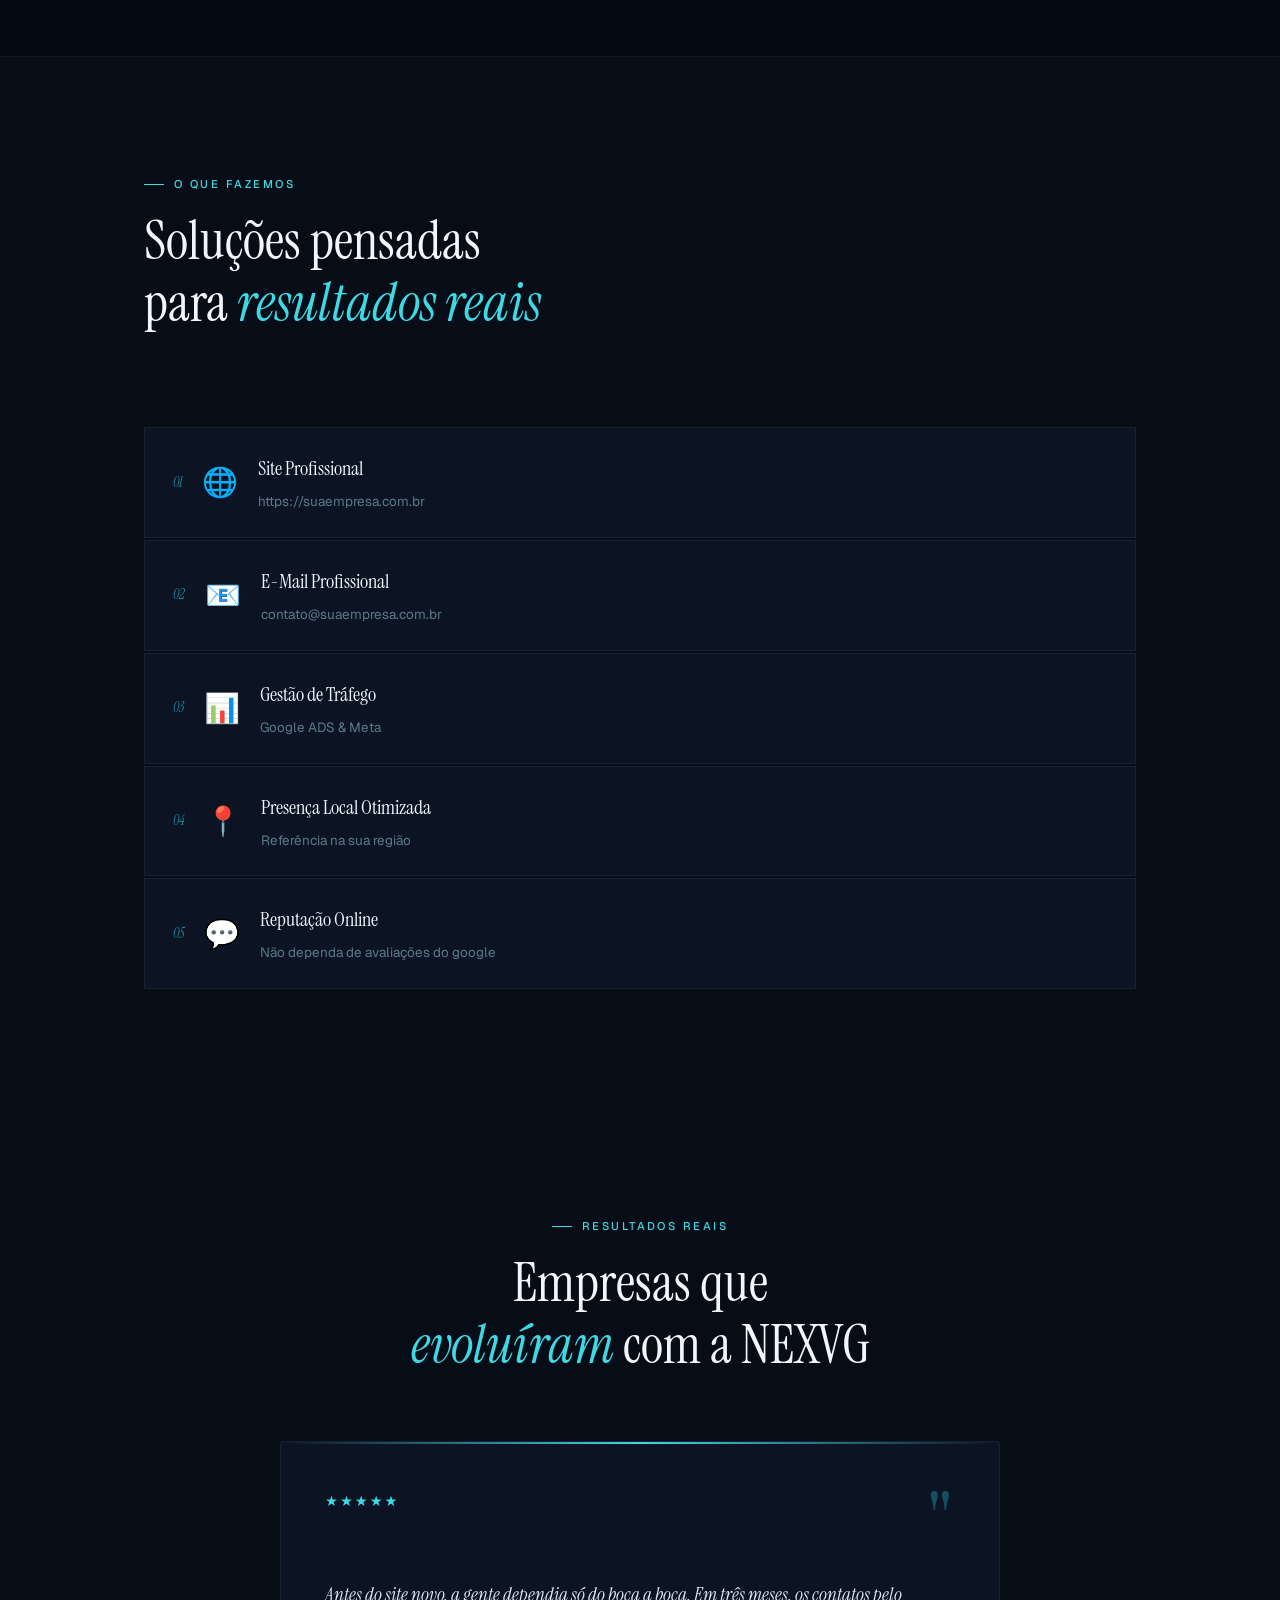
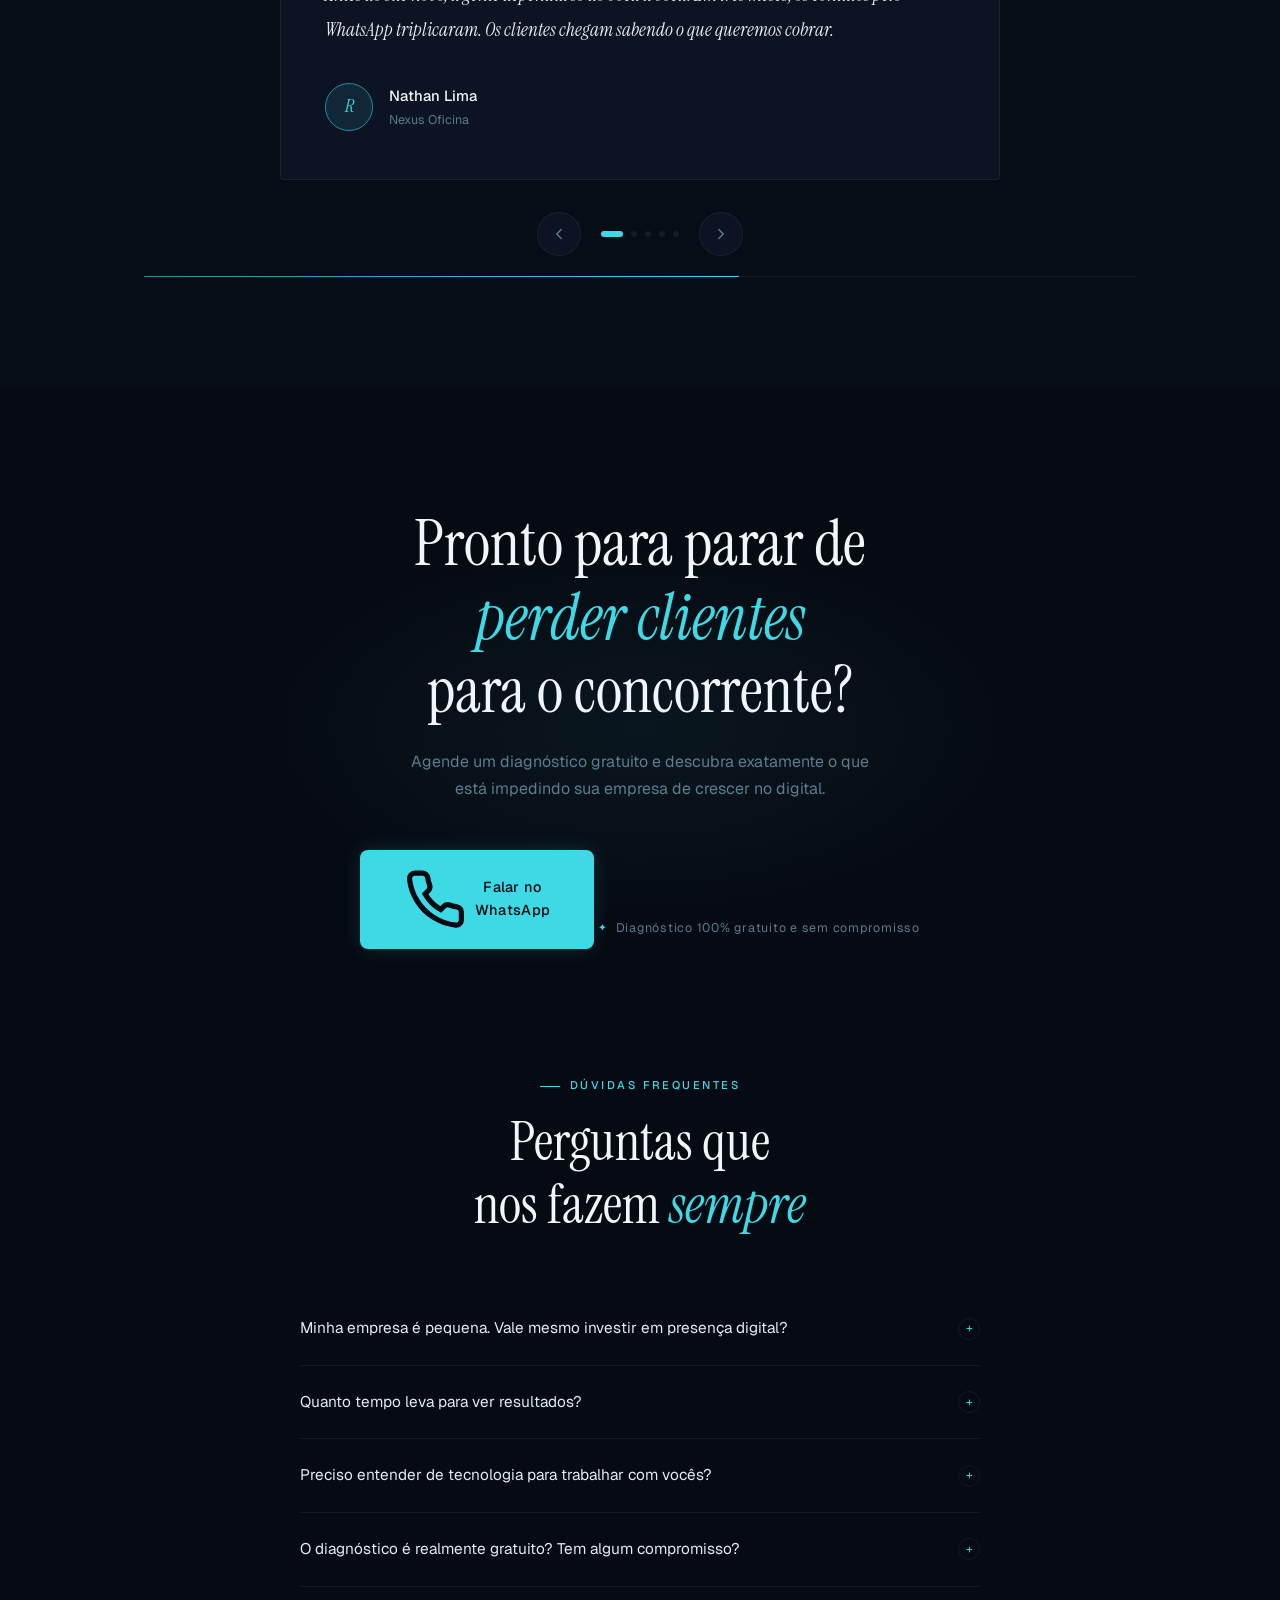
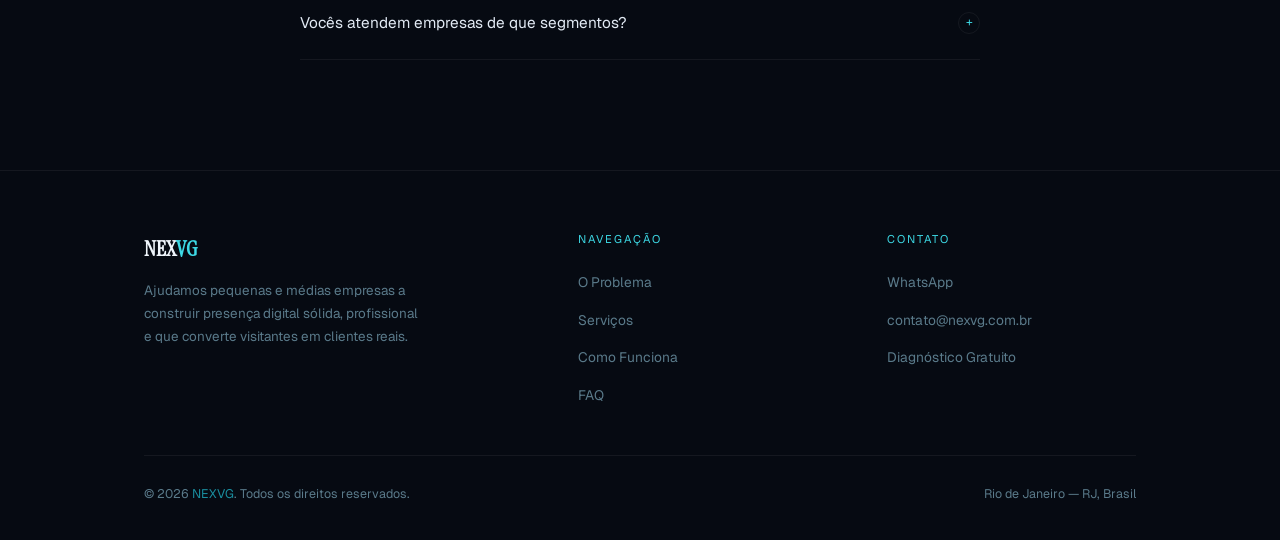
==== commit bf8ca40b: "correcting adress" ====
--- a/index.html
+++ b/index.html
@@ -583,7 +583,7 @@
       <div class="service-icon">🌐</div>
           <div class="service-content">
                 <h3 class="service-title">Site Profissional</h3>
-                <p class="service-desc">https//:suaempresa.com.br</p>
+                <p class="service-desc">https://suaempresa.com.br</p>
             </div>
         </div></a>
 
--- a/style.css
+++ b/style.css
@@ -466,6 +466,41 @@
   100% { transform: scaleY(0); transform-origin: bottom; opacity: 0; }
 }
 
+.hero-proof{
+    position: relative;
+    background: rgba(3, 4, 5, 0.725);
+    border-radius: 12px;
+}
+
+.hero-proof::before{
+    content: '';
+    position: absolute;
+    inset: -2px;
+    border-radius: inherit;
+    background: linear-gradient(
+        135deg,
+        rgba(0,212,255,0.15),
+        transparent 40%,
+        transparent 60%,
+        rgba(0,212,255,0.08)
+    );
+    z-index: -1;
+    filter: blur(12px);
+}
+.hero-proof::before{
+    content: '';
+    position: absolute;
+    inset: -20px;
+    border-radius: 30px;
+    background: radial-gradient(
+        circle,
+        rgba(0, 212, 255, 0.10) 0%,
+        rgba(0, 212, 255, 0.04) 45%,
+        transparent 80%
+    );
+    filter: blur(25px);
+    z-index: -1;
+}
 /* ═══════════════════════════════
    LEAD FORM PREMIUM
 ═══════════════════════════════ */
@@ -962,8 +997,16 @@
 }
 
 .wpp {
-  text-decoration: none;
+  text-decoration: none !important; 
   color: inherit;
+}
+
+a.wpp,
+a.wpp:hover,
+a.wpp:visited,
+a.wpp:active {
+    text-decoration: none !important; 
+    color: inherit;
 }
 /* ═══════════════════
    STEPS
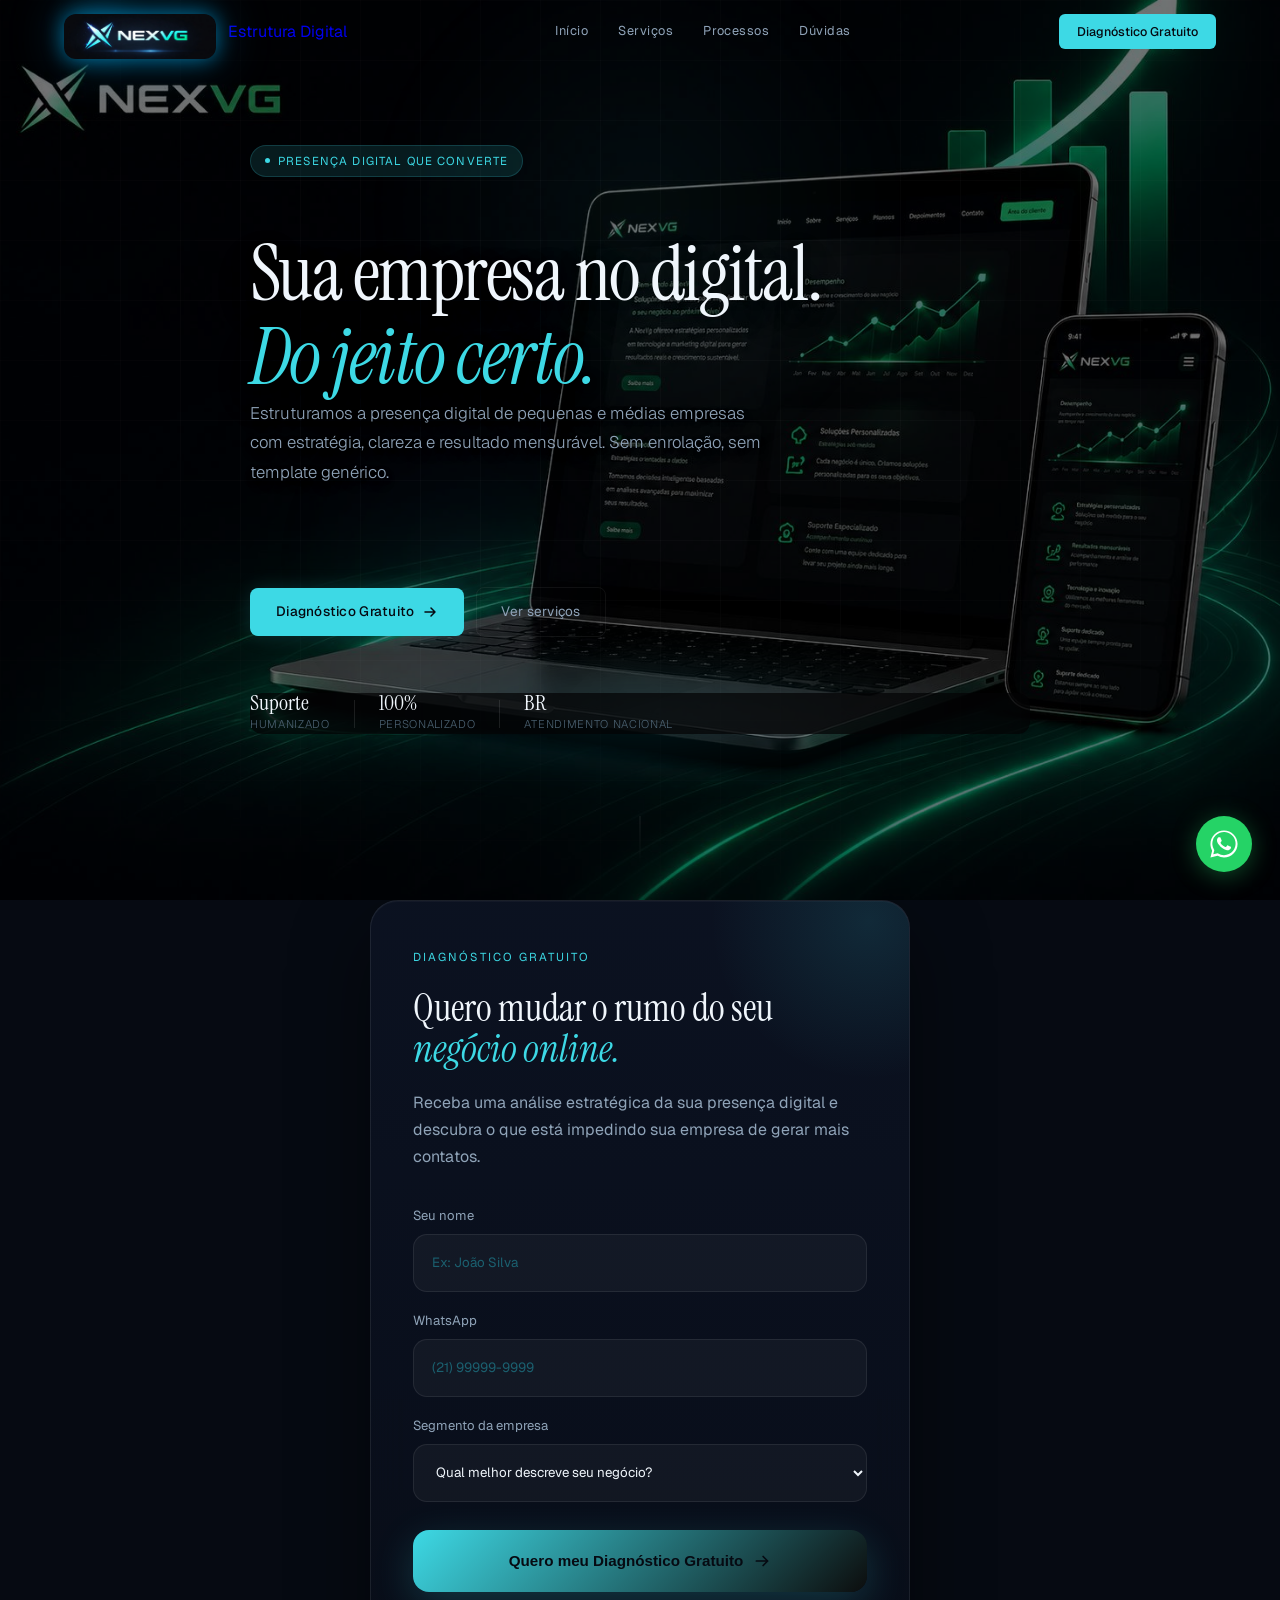
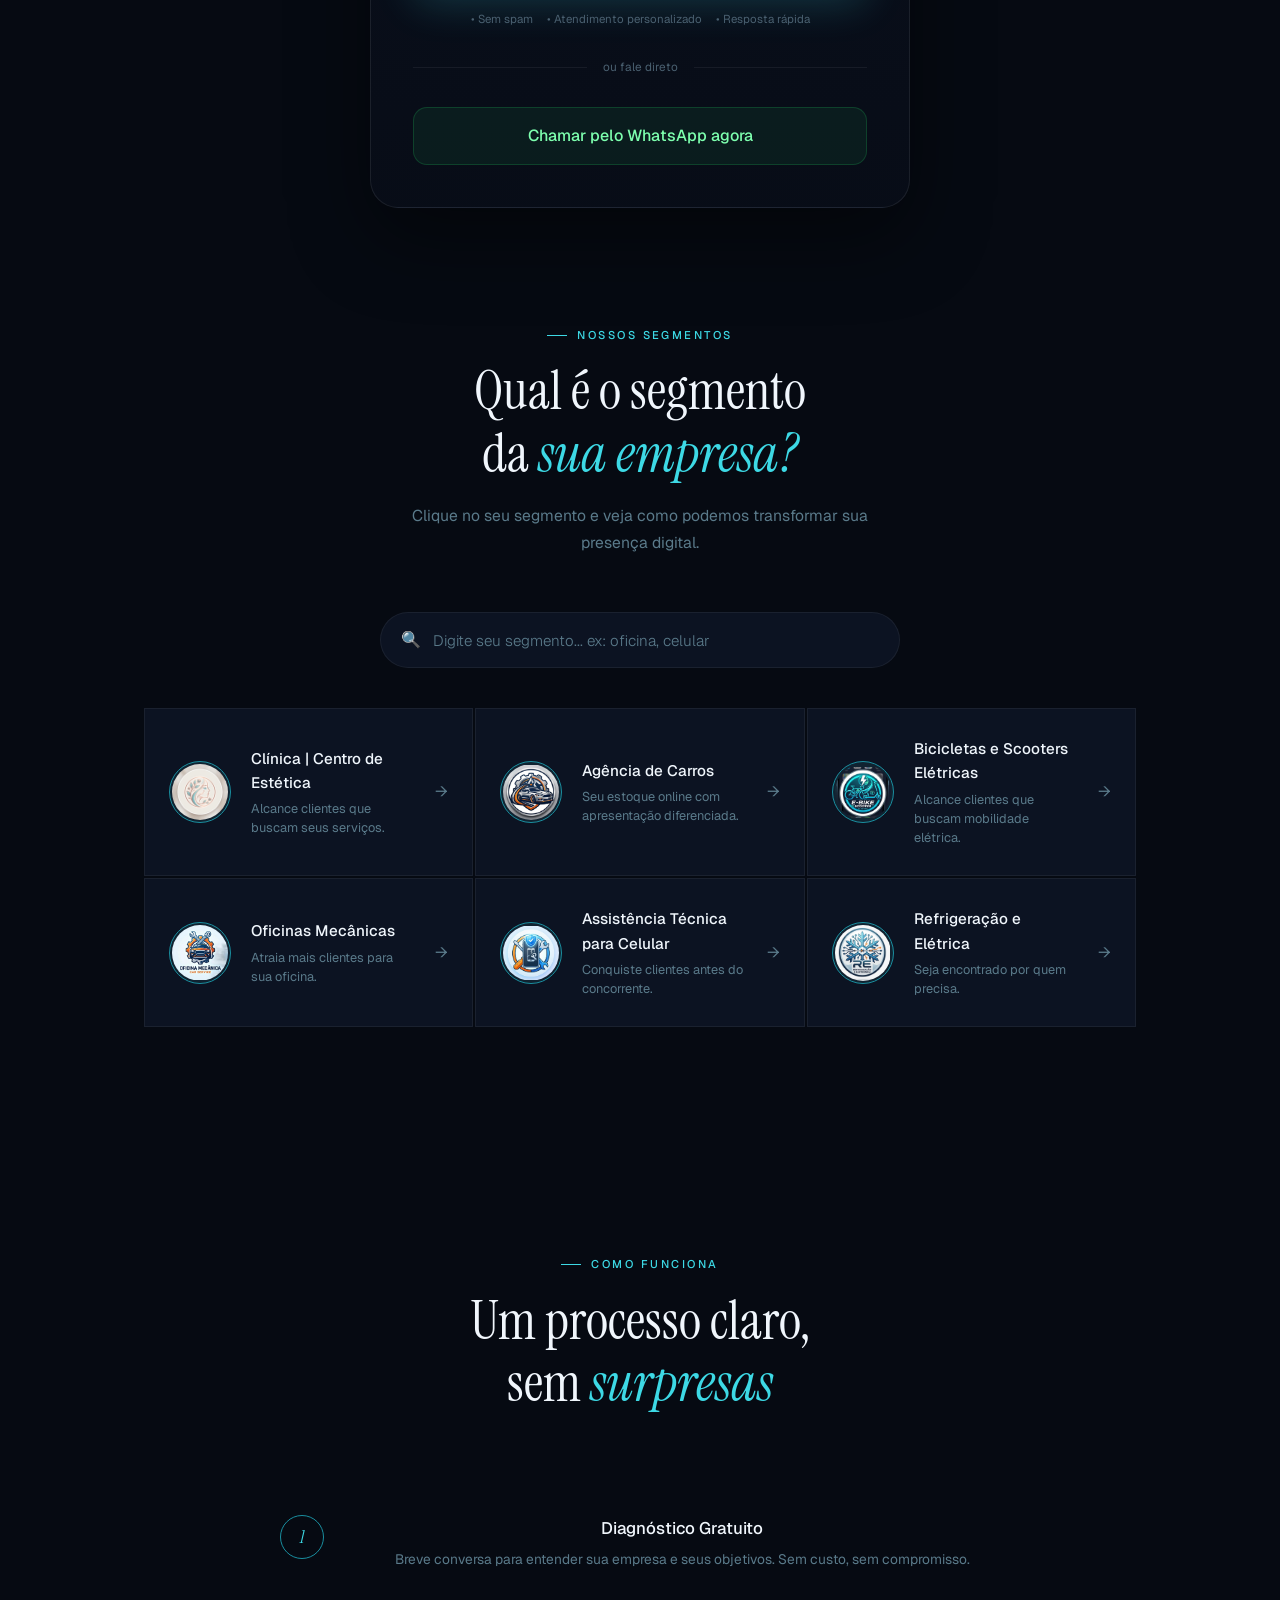
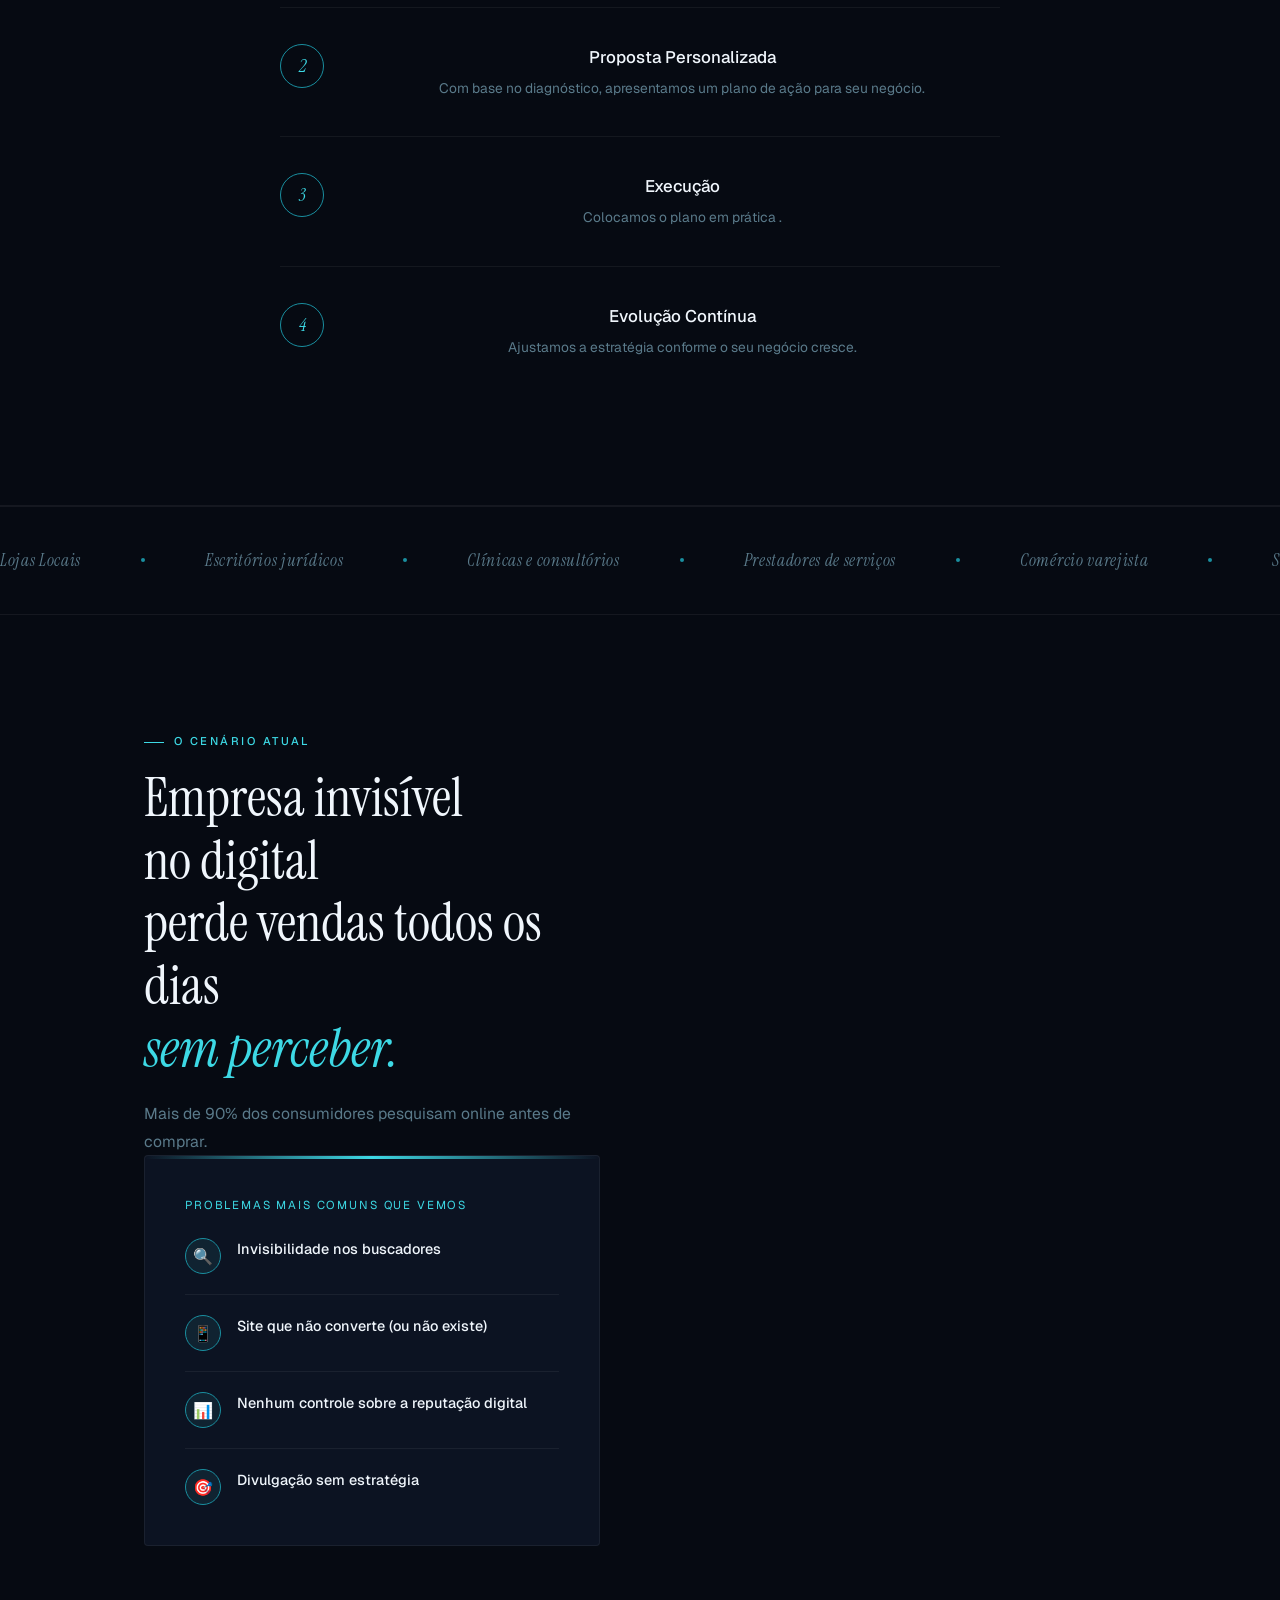
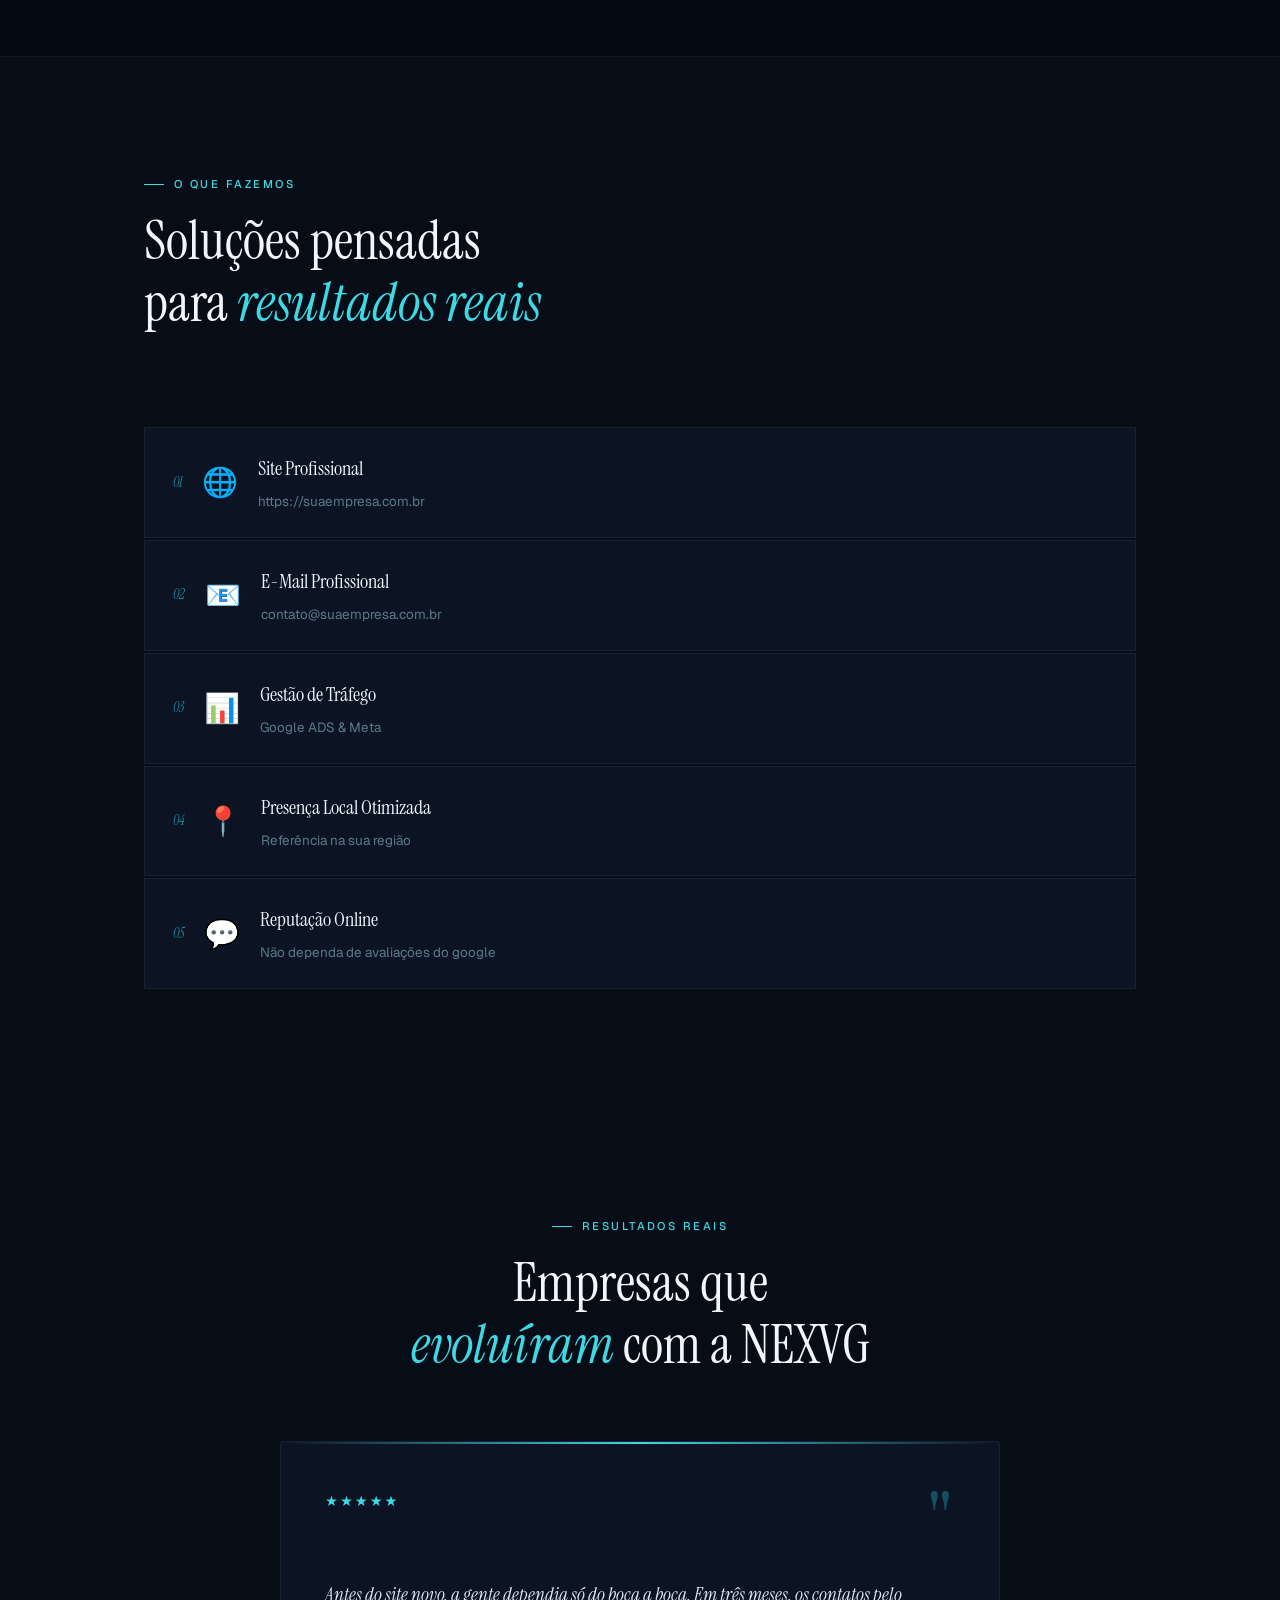
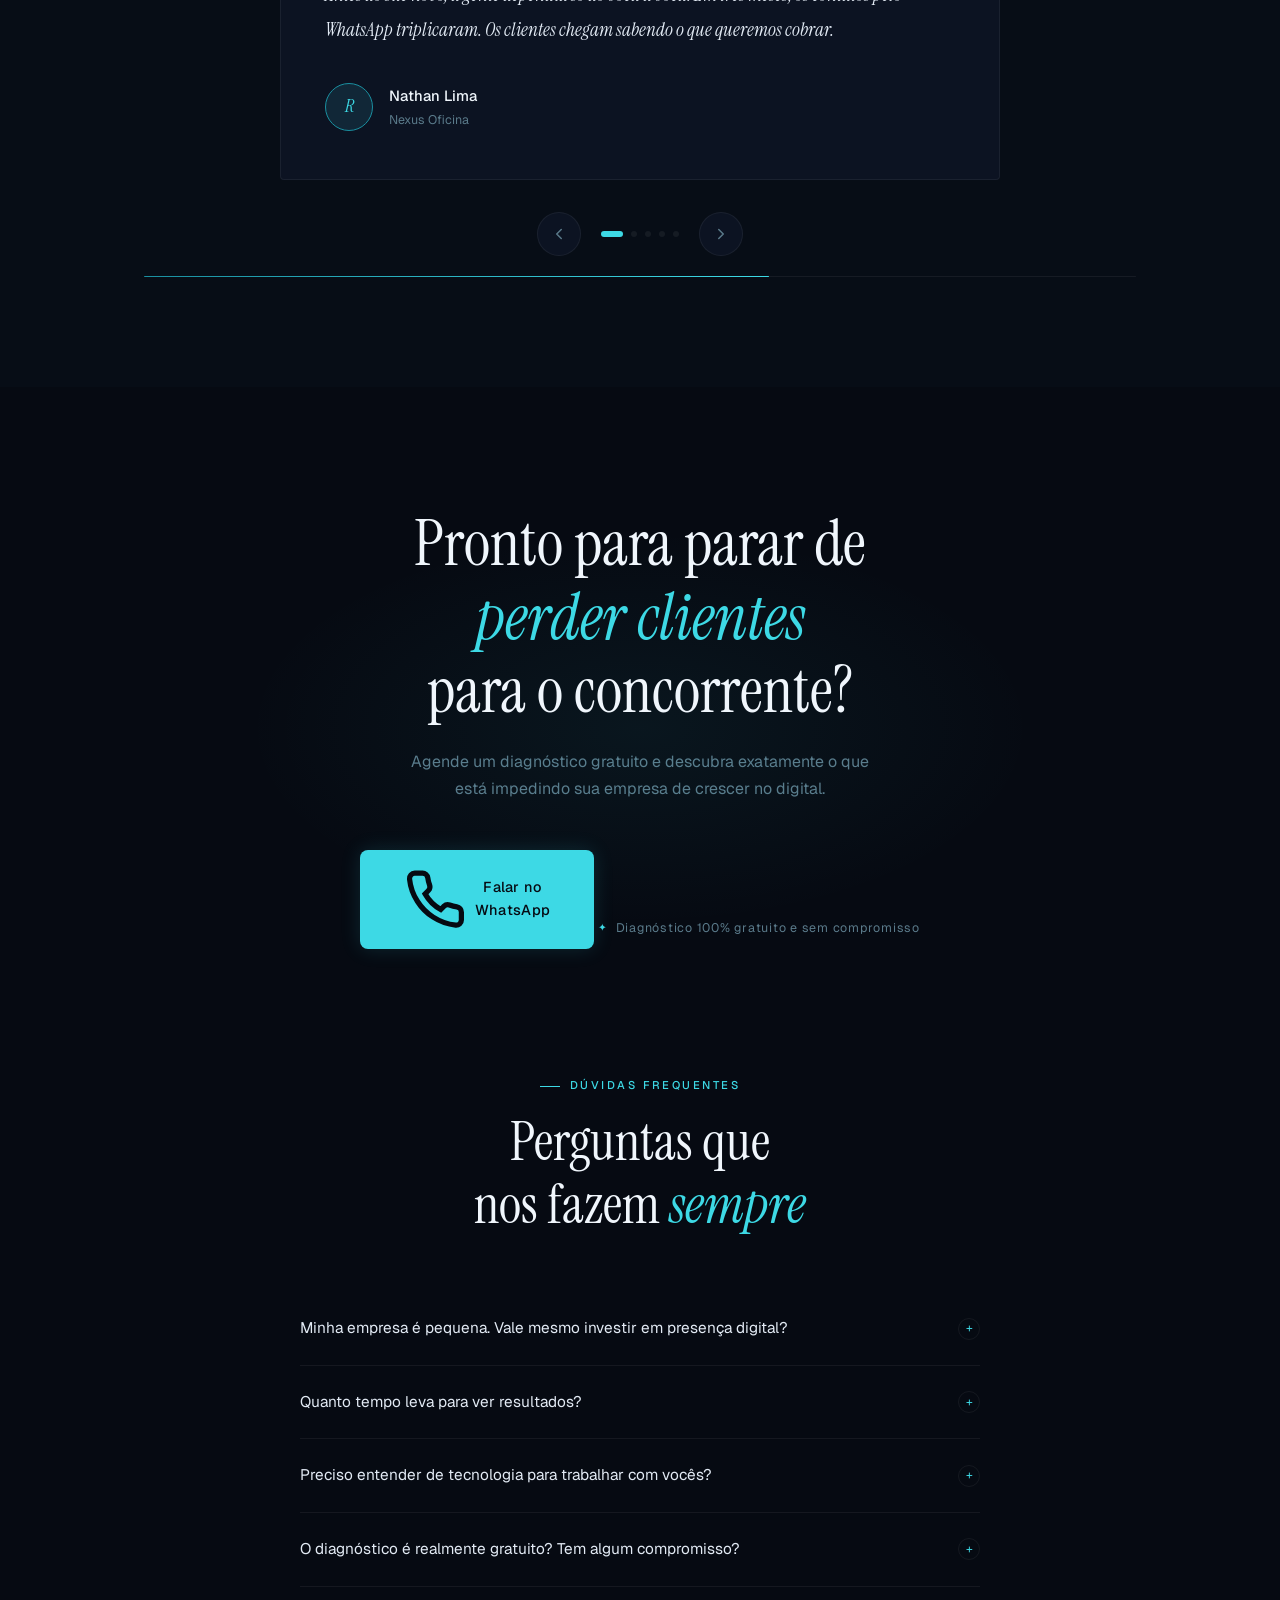
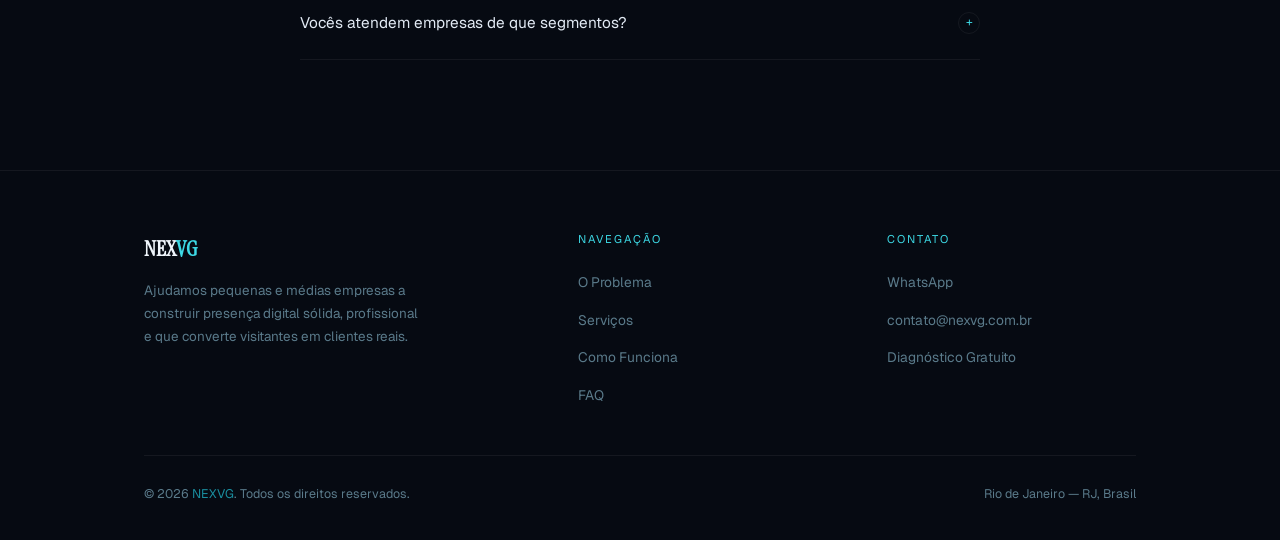
==== commit 2225579b: "add cod p mandar dados form p criar lead no manager" ====
--- a/index.html
+++ b/index.html
@@ -467,7 +467,7 @@
 
   <div class="proof-strip">
     <div class="proof-track" id="proofTrack">
-      <span class="proof-item">Lojas locais</span>
+      <span class="proof-item">Lojas Locais</span>
       <span class="proof-dot"></span>
       <span class="proof-item">Escritórios jurídicos</span>
       <span class="proof-dot"></span>
@@ -484,7 +484,7 @@
       <span class="proof-item">Mecânicas e oficinas</span>
       <span class="proof-dot"></span>
       <!-- duplicado para loop contínuo -->
-      <span class="proof-item">Lojas locais</span>
+      <span class="proof-item">Lojas Locais</span>
       <span class="proof-dot"></span>
       <span class="proof-item">Escritórios jurídicos</span>
       <span class="proof-dot"></span>
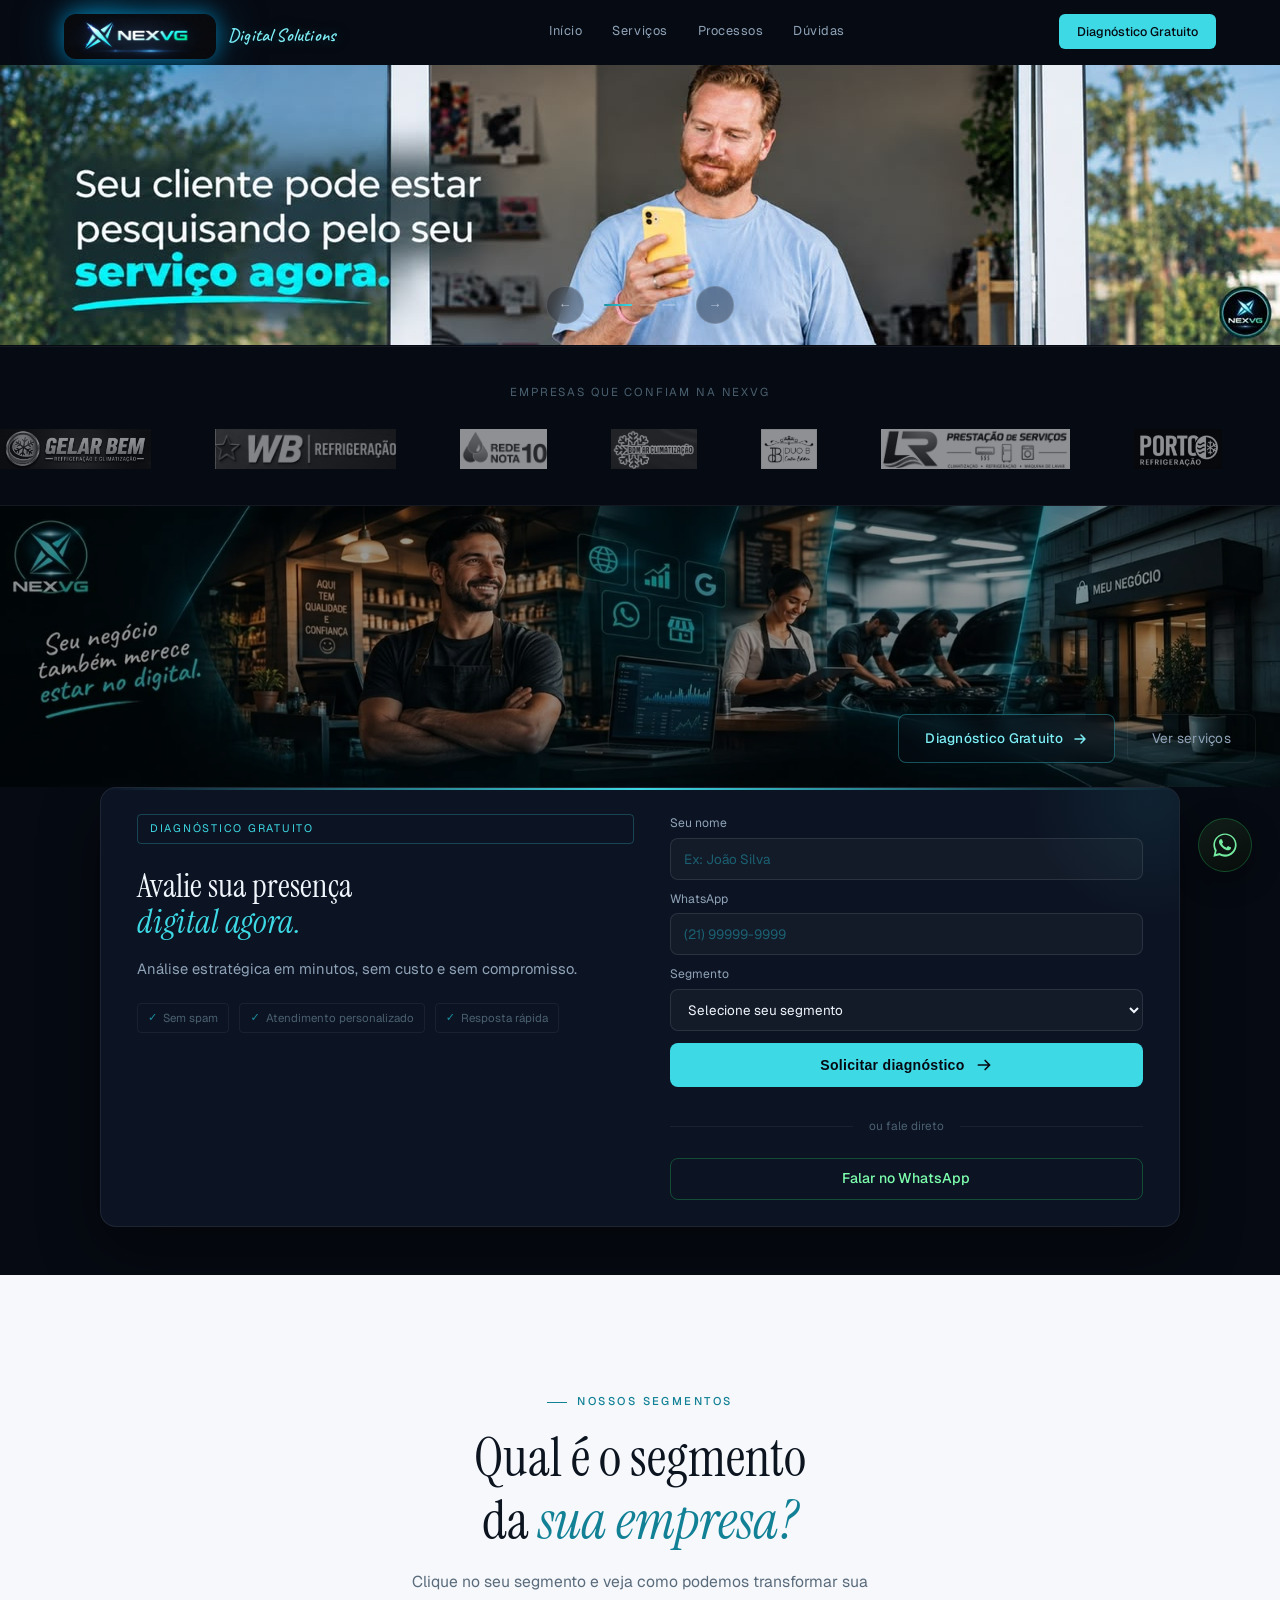
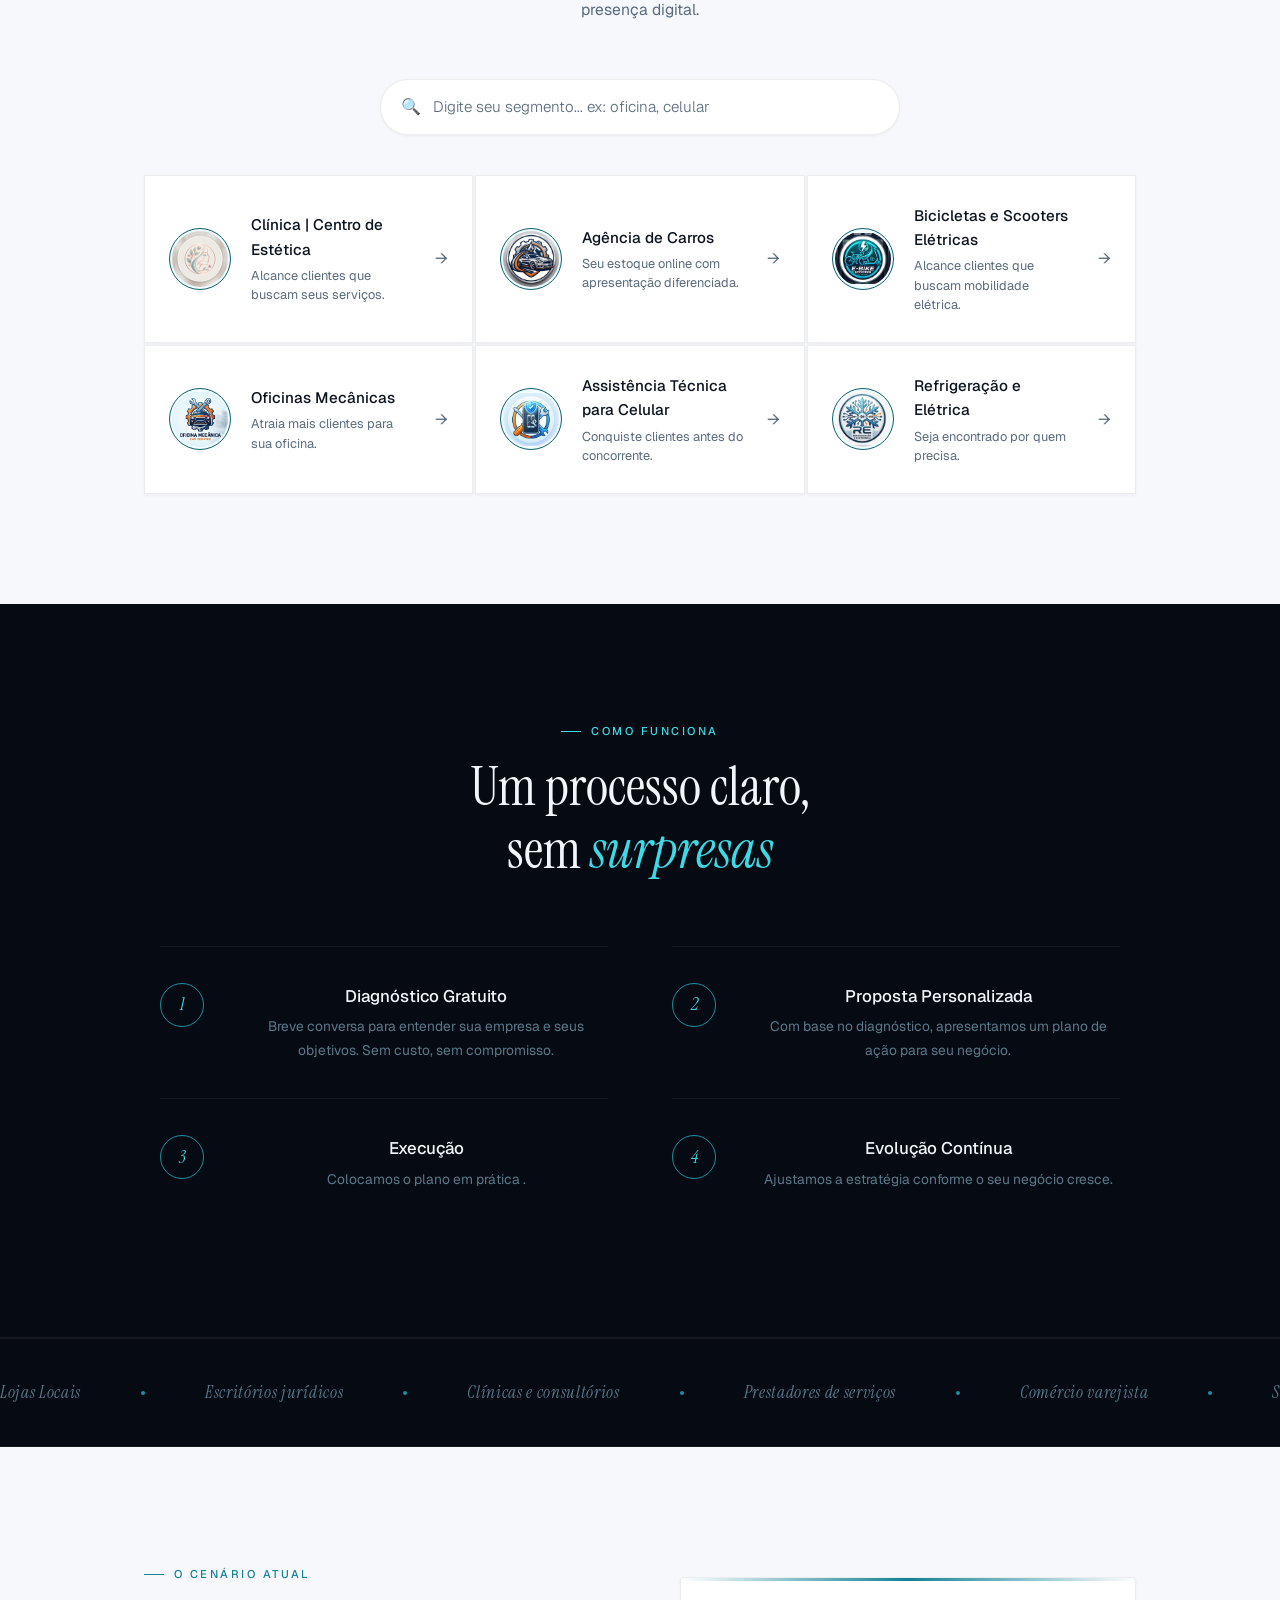
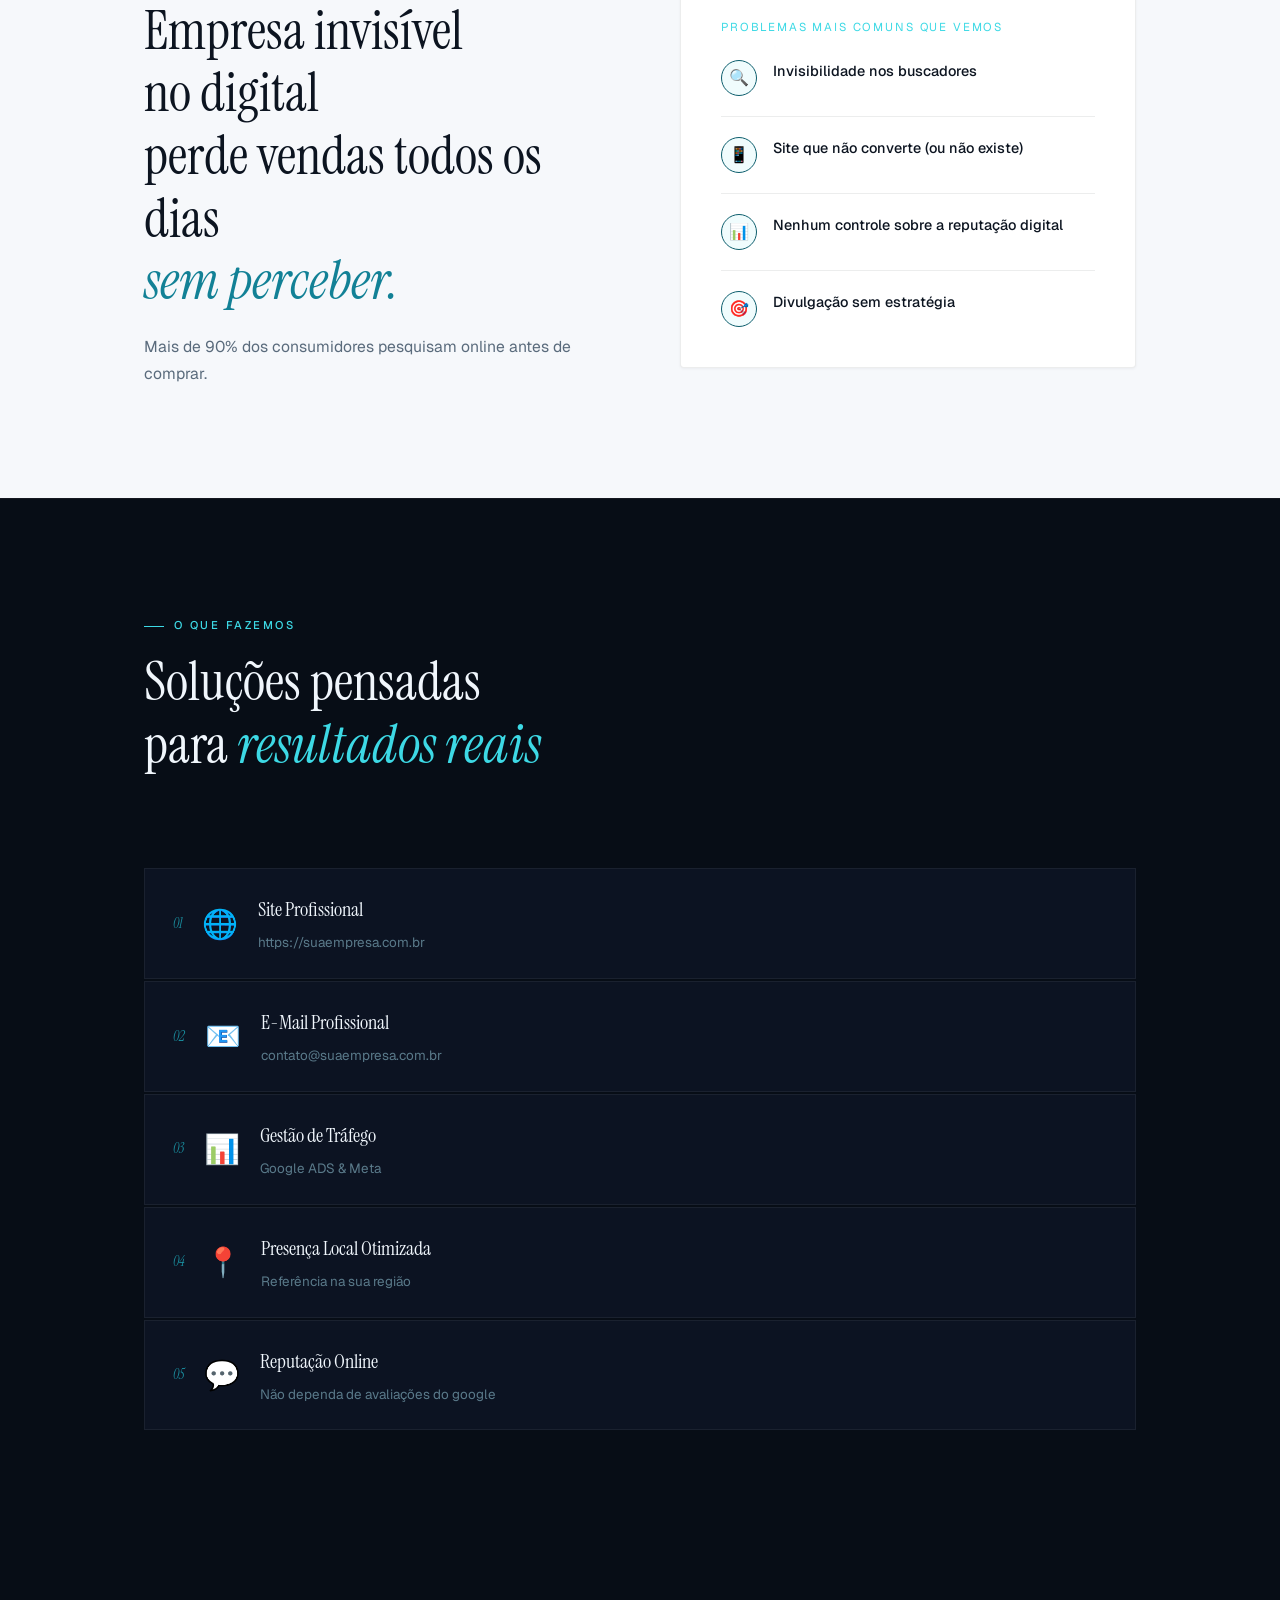
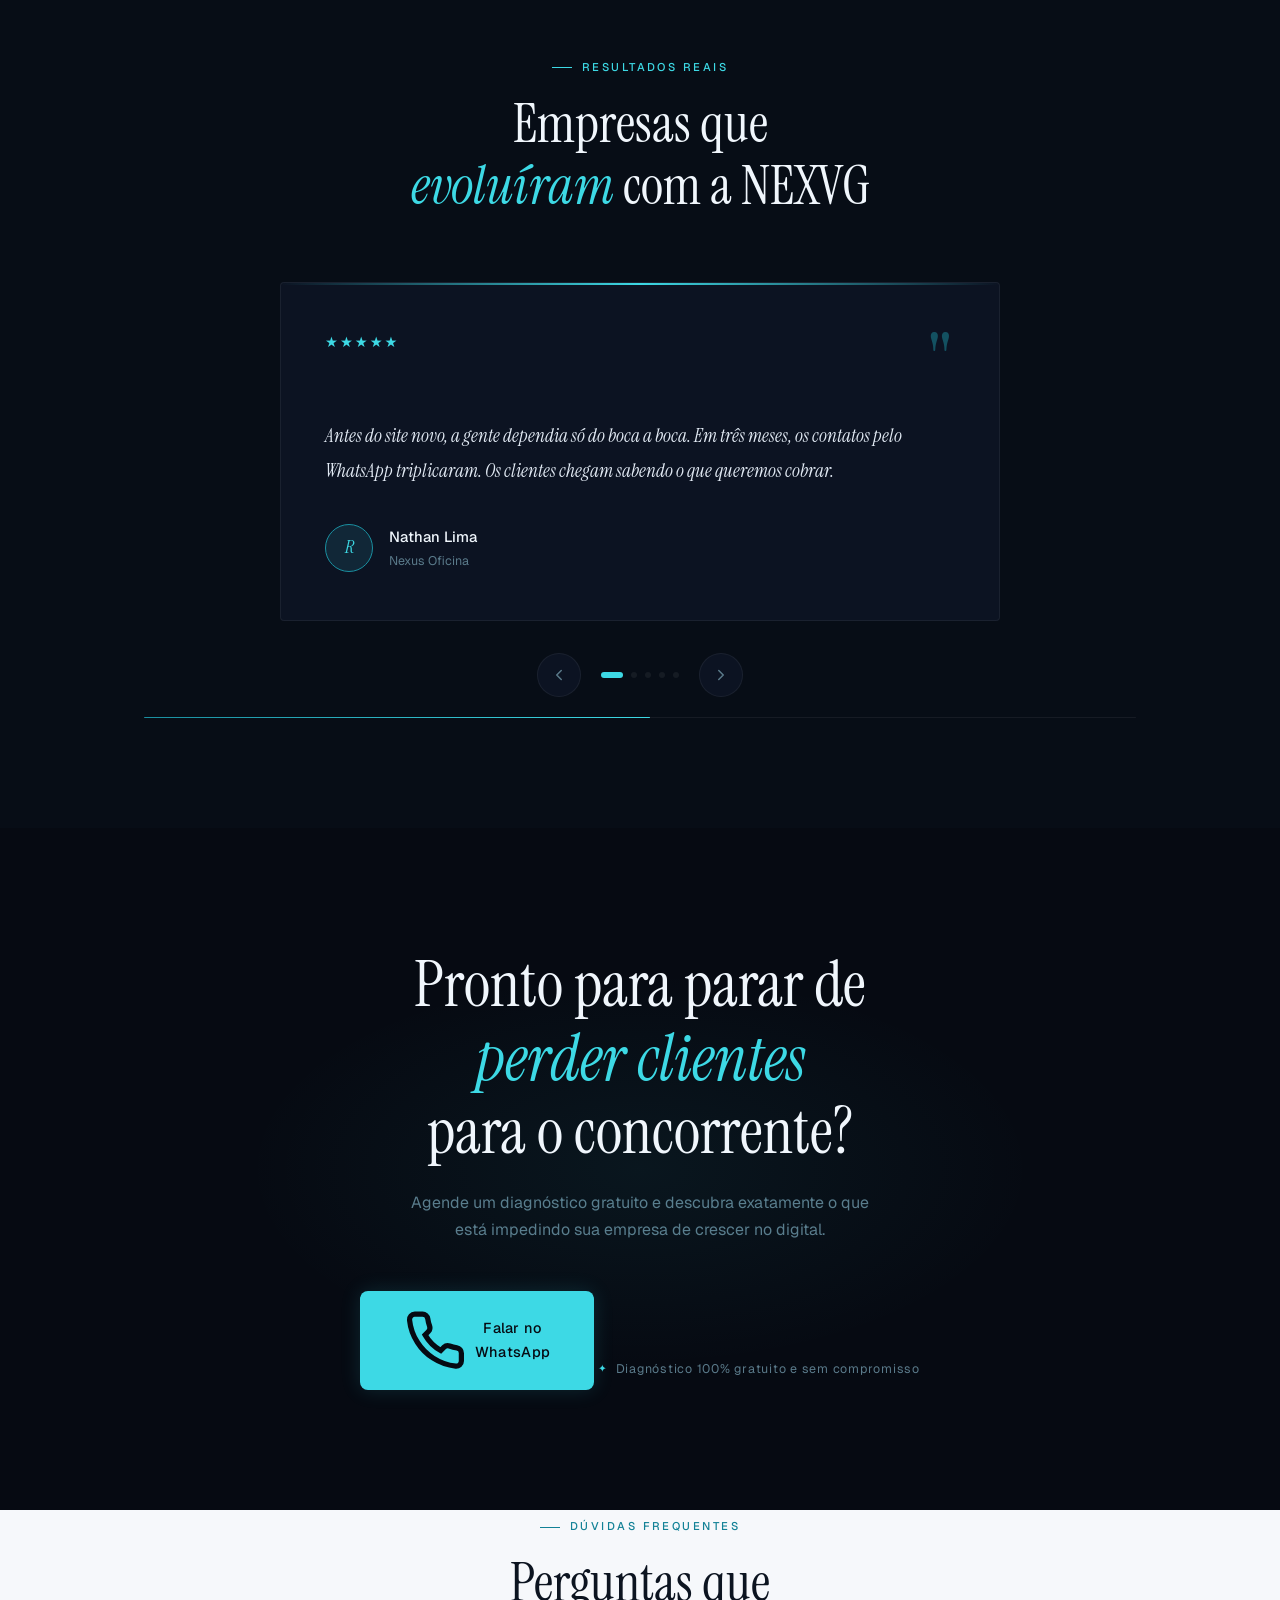
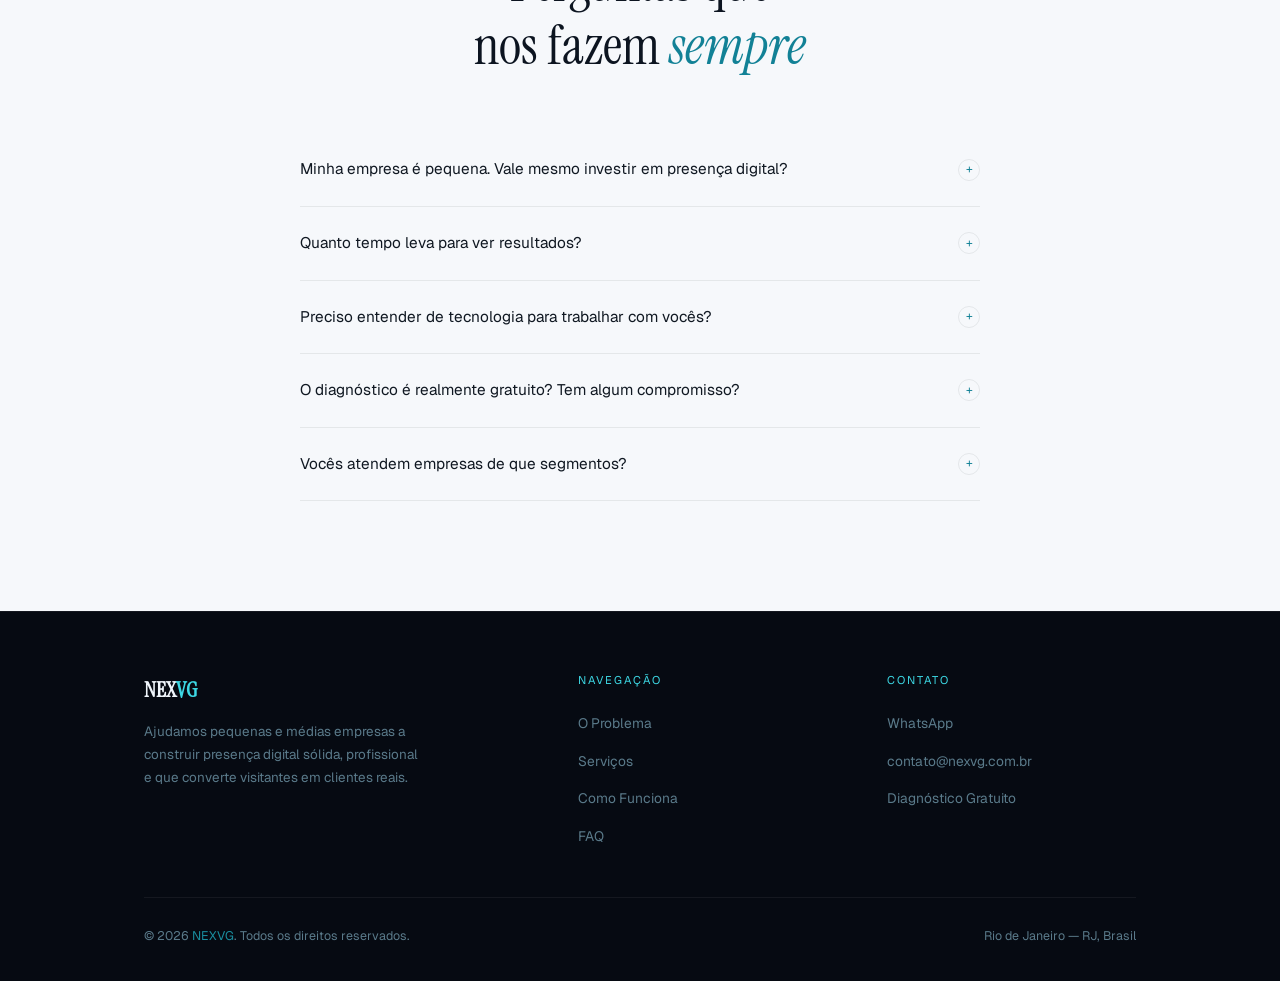
==== commit 05b5515d: "upgrade version nex 2.0" ====
--- a/index.html
+++ b/index.html
@@ -36,7 +36,7 @@
   <meta name="theme-color" content="#04080f" />
   <link rel="preconnect" href="https://fonts.googleapis.com" />
   <link rel="preconnect" href="https://fonts.gstatic.com" crossorigin />
-  <link href="https://fonts.googleapis.com/css2?family=Instrument+Serif:ital@0;1&family=Geist:wght@300;400;500&display=swap" rel="stylesheet" />
+  <link href="https://fonts.googleapis.com/css2?family=Instrument+Serif:ital@0;1&family=Geist:wght@300;400;500&family=Caveat:wght@500;600&display=swap" rel="stylesheet" />
   <link rel="stylesheet" href="style.css" />
 </head>
 <body>
@@ -54,7 +54,7 @@
           onerror="this.style.display='none';this.nextElementSibling.style.display='flex';" />
         
         </span>
-        <span class="logo-sub">Estrutura Digital</span>
+        <span class="logo-sub">Digital Solutions</span>
       </a>
 
       <!-- Nav desktop -->
@@ -123,94 +123,123 @@
     </div>
   </div>
 
+  <!-- ══ HERO CAROUSEL ══ -->
+  <!-- Cada slide recebe 2 imagens: mobile (944x1280) e tablet/desktop (2560x563) -->
+  <section class="hero-carousel" id="heroCarousel" aria-label="Destaques">
+    <div class="hc-wrap">
+      <div class="hc-track" id="hcTrack">
+        <div class="hc-slide active">
+          <picture>
+            <!-- FOTO MOBILE (944x1280) do slide 1 -->
+            <source media="(max-width: 768px)" srcset="images/aaa.jpg">
+            <!-- FOTO DESKTOP/TABLET (2560x563) do slide 1 -->
+            <img src="images/aaa1.jpg" alt="NEXVG — presença digital que converte" loading="eager"
+              onerror="this.src='images/desktophero.jpg'">
+          </picture>
+        </div>
+        <div class="hc-slide">
+          <picture>
+            <!-- FOTO MOBILE (944x1280) do slide 2 -->
+            <source media="(max-width: 768px)" srcset="images/bbb.jpg">
+            <!-- FOTO DESKTOP/TABLET (2560x563) do slide 2 -->
+            <img src="images/bbb1.jpg" alt="NEXVG — estratégia digital para empresas" loading="lazy"
+              onerror="this.src='images/desktophero.jpg'">
+          </picture>
+        </div>
+        <div class="hc-slide">
+          <picture>
+            <!-- FOTO MOBILE (944x1280) do slide 3 -->
+            <source media="(max-width: 768px)" srcset="images/ccc.jpg">
+            <!-- FOTO DESKTOP/TABLET (2560x563) do slide 3 -->
+            <img src="images/ccc1.jpg" alt="NEXVG — resultados mensuráveis" loading="lazy"
+              onerror="this.src='images/desktophero.jpg'">
+          </picture>
+        </div>
+      </div>
+    </div>
+    <div class="hc-controls">
+      <button class="hc-arrow" id="hcPrev" aria-label="Slide anterior">&#8592;</button>
+      <div class="hc-dots" id="hcDots"></div>
+      <button class="hc-arrow" id="hcNext" aria-label="Próximo slide">&#8594;</button>
+    </div>
+  </section>
+
+<!-- ══ CLIENTES ══ -->
+<section class="clients-strip" aria-label="Clientes NEXVG">
+  <div class="container">
+    <p class="clients-label">Empresas que confiam na NEXVG</p>
+  </div>
+  <div class="clients-track">
+    <a href="https://gelarbemrefrigeracao.com.br" target="_blank" class="client-logo"><img src="images/cliente-1.png" alt="Cliente NEXVG 1"></a>
+    <a href="https://wbrefrigeração.com.br" target="_blank" class="client-logo"><img src="images/cliente-2.png" alt="Cliente NEXVG 2"></a>
+    <a href="https://redenota10.com.br" target="_blank" class="client-logo"><img src="images/cliente-3.png" alt="Cliente NEXVG 3"></a>
+    <a href="https://bomarclimatizacaorj.com.br" target="_blank" class="client-logo"><img src="images/cliente-4.png" alt="Cliente NEXVG 4"></a>
+    <a href="https://duobestetica.com.br" target="_blank" class="client-logo"><img src="images/cliente-5.png" alt="Cliente NEXVG 5"></a>
+    <a href="https://lrprestacaodeservicos.com.br" target="_blank" class="client-logo"><img src="images/cliente-6.png" alt="Cliente NEXVG 6"></a>
+    <a href="https://portorefrigeracaorj.com.br" target="_blank" class="client-logo"><img src="images/cliente-7.png" alt="Cliente NEXVG 7"></a>
+    <!-- duplicado para loop contínuo -->
+    <a href="https://gelarbemrefrigeracao.com.br" target="_blank" class="client-logo"><img src="images/cliente-1.png" alt="Cliente NEXVG 1"></a>
+    <a href="https://wbrefrigeração.com.br" target="_blank" class="client-logo"><img src="images/cliente-2.png" alt="Cliente NEXVG 2"></a>
+    <a href="https://redenota10.com.br" target="_blank" class="client-logo"><img src="images/cliente-3.png" alt="Cliente NEXVG 3"></a>
+    <a href="https://bomarclimatizacaorj.com.br" target="_blank" class="client-logo"><img src="images/cliente-4.png" alt="Cliente NEXVG 4"></a>
+    <a href="https://duobestetica.com.br" target="_blank" class="client-logo"><img src="images/cliente-5.png" alt="Cliente NEXVG 5"></a>
+    <a href="https://lrprestacaodeservicos.com.br" target="_blank" class="client-logo"><img src="images/cliente-6.png" alt="Cliente NEXVG 6"></a>
+    <a href="https://portorefrigeracaorj.com.br" target="_blank" class="client-logo"><img src="images/cliente-7.png" alt="Cliente NEXVG 7"></a>
+  </div>
+</section>
+
   <!-- ══ HERO ══ -->
+  <!-- Faixa de imagem: mobile (1920x840, 16:7) e tablet/desktop (2560x563, 4.55:1) -->
   <section class="hero" id="inicio">
 
- <!-- Background grid -->
-    <div class="hero-grid-bg" aria-hidden="true">
-      <div class="grid-lines"></div>
-      <div class="hero-glow"></div>
-      <div class="hero-glow hero-glow-2"></div>
-    </div>
-
-    <div class="hero-container">
-
-      <!-- Tagline pill -->
-      <div class="hero-pill" data-reveal>
-        <span class="pill-dot"></span>
-        Presença digital que converte
-      </div>
-
-      <!-- Headline -->
-      <h1 class="hero-headline" data-reveal data-delay="1">
-        Sua empresa no digital.<br />
-        <em>Do jeito certo.</em>
-      </h1>
-
-      <!-- Subheadline -->
-      <p class="hero-sub" data-reveal data-delay="2">
-        Estruturamos a presença digital de pequenas e médias empresas com estratégia, clareza e resultado mensurável. Sem enrolação, sem template genérico.
+    <picture class="hero-bg">
+      <!-- FOTO MOBILE (1920x840, proporção 16:7) -->
+      <source media="(max-width: 768px)" srcset="images/hhm.jpg">
+      <!-- FOTO DESKTOP/TABLET (2560x563, proporção 4,55:1) -->
+      <img src="images/hhdd.jpg" alt="NEXVG" loading="eager"
+        onerror="this.src='images/hhd.jpg'">
+    </picture>
+
+    <div class="hero-actions" data-reveal>
+      <a href="https://wa.me/5521975957899?text=Olá!%20Gostaria%20de%20um%20diagnóstico%20gratuito." target="_blank" class="btn-primary">
+        Diagnóstico Gratuito
+        <svg width="16" height="16" viewBox="0 0 16 16" fill="none">
+          <path d="M3 8h10M9 4l4 4-4 4" stroke="currentColor" stroke-width="1.5" stroke-linecap="round" stroke-linejoin="round"/>
+        </svg>
+      </a>
+      <a href="#servicos" class="btn-secondary">
+        Ver serviços
+      </a>
+    </div>
+
+  </section>
+
+  <div class="hero-right" data-reveal data-delay="2">
+
+  <div class="lead-card">
+
+    <div class="lead-card-glow"></div>
+
+    <div class="lead-info">
+      <span class="lead-tag">
+        Diagnóstico Gratuito
+      </span>
+
+      <h3 class="lead-title">
+        Avalie sua presença<br />
+        <em>digital agora.</em>
+      </h3>
+
+      <p class="lead-desc">
+        Análise estratégica em minutos, sem custo e sem compromisso.
       </p>
 
-      <!-- Actions -->
-      <div class="hero-actions" data-reveal data-delay="3">
-        <a href="https://wa.me/5521975957899?text=Olá!%20Gostaria%20de%20um%20diagnóstico%20gratuito." target="_blank" class="btn-primary">
-          Diagnóstico Gratuito
-          <svg width="16" height="16" viewBox="0 0 16 16" fill="none">
-            <path d="M3 8h10M9 4l4 4-4 4" stroke="currentColor" stroke-width="1.5" stroke-linecap="round" stroke-linejoin="round"/>
-          </svg>
-        </a>
-        <a href="#servicos" class="btn-secondary">
-          Ver serviços
-        </a>
-      </div>
-
-      <!-- Social proof strip -->
-      <div class="hero-proof" data-reveal data-delay="4">
-        <div class="proof-item">
-          <span class="proof-num">Suporte</span>
-          <span class="proof-label">Humanizado</span>
-        </div>
-        <div class="proof-divider"></div>
-        <div class="proof-item">
-          <span class="proof-num">100%</span>
-          <span class="proof-label">Personalizado</span>
-        </div>
-        <div class="proof-divider"></div>
-        <div class="proof-item">
-          <span class="proof-num">BR</span>
-          <span class="proof-label">Atendimento Nacional</span>
-        </div>
-      </div>
-
-    </div>
-
-    <!-- Scroll indicator -->
-    <div class="scroll-indicator" aria-hidden="true">
-      <div class="scroll-line"></div>
-    </div>
-
-  </section>
-
-  <div class="hero-right" data-reveal data-delay="2">
-
-  <div class="lead-card">
-
-    <div class="lead-card-glow"></div>
-
-    <span class="lead-tag">
-      Diagnóstico Gratuito
-    </span>
-
-    <h3 class="lead-title">
-      Quero mudar o rumo do seu
-      <em>negócio online.</em>
-    </h3>
-
-    <p class="lead-desc">
-      Receba uma análise estratégica da sua presença digital
-      e descubra o que está impedindo sua empresa de gerar mais contatos.
-    </p>
+      <div class="lead-mini-info">
+        <span>Sem spam</span>
+        <span>Atendimento personalizado</span>
+        <span>Resposta rápida</span>
+      </div>
+    </div>
 
   <form 
   action="https://formspree.io/f/mojbyqpq"
@@ -247,11 +276,11 @@
   </div>
 
   <div class="input-group">
-    <label>Segmento da empresa</label>
+    <label>Segmento</label>
 
     <select name="segmento" required>
   <option value="" disabled selected>
-    Qual melhor descreve seu negócio?
+    Selecione seu segmento
   </option>
 
   <option>Comércio /Loja</option>
@@ -272,7 +301,7 @@
   </div>
 
   <button type="submit" class="lead-submit">
-    Quero meu Diagnóstico Gratuito
+    Solicitar diagnóstico
 
     <svg width="18" height="18" viewBox="0 0 16 16" fill="none">
       <path 
@@ -285,31 +314,27 @@
     </svg>
   </button>
 
+  <div class="lead-divider">
+    <span>ou fale direto</span>
+  </div>
+
+  <a
+    href="https://wa.me/5521975957899?text=Olá!%20Quero%20um%20diagnóstico%20gratuito."
+    target="_blank"
+    class="lead-whatsapp"
+    id="whatsapp_btn"
+  >
+    Falar no WhatsApp
+  </a>
+
 </form>
-    <div class="lead-mini-info">
-      <span>• Sem spam</span>
-      <span>• Atendimento personalizado</span>
-      <span>• Resposta rápida</span>
-    </div>
-
-    <div class="lead-divider">
-      <span>ou fale direto</span>
-    </div>
-
-    <a
-      href="https://wa.me/5521975957899?text=Olá!%20Quero%20um%20diagnóstico%20gratuito."
-      target="_blank"
-      class="lead-whatsapp"
-      id="whatsapp_btn"
-    >
-      Chamar pelo WhatsApp agora
-    </a>
-
-  </div>
-
-</div>
+
+  </div>
+
+</div>
+
 <!-- ══ SEGMENTOS ══ -->
-<section id="segmentos" class="section-pad">
+<section id="segmentos" class="section-pad section-light">
   <div class="container">
     <div style="text-align:center;margin-bottom:56px;">
       <span class="section-label reveal" style="justify-content:center;">Nossos Segmentos</span>
@@ -505,7 +530,7 @@
 
   <!-- ══ O PROBLEMA ══ -->
 
-  <section id="problema" class="section-pad">
+  <section id="problema" class="section-pad section-light">
     <div class="container">
       <div class="argument-grid">
         <div>
@@ -517,7 +542,7 @@
           <p class="section-desc reveal reveal-delay-2">
             Mais de 90% dos consumidores pesquisam online antes de comprar.
           </p>
-          
+        </div>
 
     <div class="argument-visual reveal reveal-delay-2">
       <div class="argument-visual-inner">
@@ -554,7 +579,6 @@
         </ul>
       </div>
     </div>
-  </div>
 </div>
 
 
@@ -791,7 +815,7 @@
 
   <!-- ══ FAQ ══ -->
 
-  <section id="faq" class="section-pad" style="padding-top:0;">
+  <section id="faq" class="section-pad section-light" style="padding-top:0;">
     <div class="container">
       <div style="text-align:center;margin-bottom:0;">
         <span class="section-label reveal" style="justify-content:center;">Dúvidas Frequentes</span>
--- a/style.css
+++ b/style.css
@@ -47,6 +47,7 @@
   --sans:       'Geist', system-ui, sans-serif;
   --ff-serif:   'Instrument Serif', Georgia, serif;
   --ff-sans:    'Geist', system-ui, sans-serif;
+  --script:     'Caveat', cursive;
 
   /* ── Layout ── */
   --header-h:   64px;
@@ -85,6 +86,7 @@
   top: 0; left: 0; right: 0;
   z-index: 100;
   height: var(--header-h);
+  background: transparent;
   transition: background .5s var(--ease-out), border-color .5s, box-shadow .5s;
   border-bottom: 1px solid transparent;
 }
@@ -98,6 +100,8 @@
 }
 
 .header-inner {
+  position: relative;
+  z-index: 1;
   max-width: 1200px;
   margin: 0 auto;
   padding: 0 24px;
@@ -163,6 +167,17 @@
   drop-shadow(0 0 25px rgba(0,183,255,0.25));
 
   transition:0.4s ease; }
+
+.logo-sub {
+  font-family: var(--script);
+  font-size: 1.15rem;
+  font-weight: 600;
+  color: var(--cyan-lt);
+  letter-spacing: .01em;
+  line-height: 1;
+  margin-top: 8px;
+  text-shadow: 0 0 16px rgba(61,217,229,.35);
+}
 
 .nav-desktop { display: flex; align-items: center; gap: 2px; }
 
@@ -195,24 +210,29 @@
 
 .hamburger {
   display: none;
+  position: relative;
+  z-index: 2;
   flex-direction: column;
   justify-content: center;
   gap: 5px;
   width: 36px; height: 36px;
-  background: rgba(255,255,255,.04);
-  border: 1px solid var(--border);
+  background: rgba(4,8,15,.82);
+  border: 1px solid rgba(61,217,229,.45);
   border-radius: 8px;
   cursor: pointer;
   padding: 0 9px;
-  transition: background .2s, border-color .2s;
+  box-shadow: 0 4px 18px rgba(0,0,0,.35);
+  backdrop-filter: blur(8px);
+  -webkit-backdrop-filter: blur(8px);
+  transition: background .2s, border-color .2s, box-shadow .2s;
   margin-top: 10px;
 }
-.hamburger:hover { background: rgba(255,255,255,.07); border-color: var(--border-md); }
+.hamburger:hover { background: rgba(4,8,15,.95); border-color: var(--cyan); box-shadow: 0 4px 20px rgba(0,0,0,.5); }
 
 .hamburger span {
   display: block;
   width: 100%; height: 1px;
-  background: var(--cyan);
+  background: var(--white);
   border-radius: 1px;
   transition: transform .35s var(--ease-out), opacity .25s, width .3s;
   transform-origin: center;
@@ -329,178 +349,113 @@
 .btn-ghost:hover { border-color: var(--cyan-dk); color: var(--cyan); }
 
 /* ═══════════════════
-   HERO
-   ═══════════════════ */
-.hero-headline {
-  text-shadow:
-    0 3px 8px rgba(0,0,0,.2),
-    0 8px 25px rgba(0,0,0,.3),
-    0 15px 50px rgba(0,0,0,.2) !important;
-}
-
-.hero-sub {
-  text-shadow:
-    0 2px 6px rgba(0,0,0,.3),
-    0 6px 20px rgba(0,0,0,.2) !important;
-}
-  .hero {
+   HERO CAROUSEL
+   ═══════════════════ */
+
+.hero-carousel { position: relative; width: 100%; overflow: hidden; margin-top: var(--header-h); z-index: 1; }
+
+.hc-wrap { position: relative; width: 100%; overflow: hidden; aspect-ratio: 2560 / 563; }
+
+.hc-track { display: flex; width: 100%; height: 100%; transition: transform .7s var(--ease); }
+
+.hc-slide { position: relative; min-width: 100%; height: 100%; }
+.hc-slide picture, .hc-slide img { display: block; width: 100%; height: 100%; object-fit: contain; }
+
+.hc-controls { position: absolute; left: 0; right: 0; bottom: 22px; z-index: 2; display: flex; align-items: center; justify-content: center; gap: 20px; }
+
+.hc-dots { display: flex; align-items: center; gap: 8px; }
+.hc-dot {
   position: relative;
+  width: 14px; height: 2px; border-radius: 1px;
+  background: rgba(255,255,255,.22);
+  border: none;
+  cursor: pointer; padding: 0;
+  transition: background .35s var(--ease), width .35s var(--ease);
+}
+.hc-dot::after {
+  content: ''; position: absolute; inset: -8px -4px;
+}
+.hc-dot:hover { background: rgba(255,255,255,.4); }
+.hc-dot.active {
+  width: 28px;
+  background: linear-gradient(90deg, var(--cyan-dk), var(--cyan));
+}
+
+.hc-arrow {
+  position: relative;
+  width: 38px; height: 38px; flex-shrink: 0;
+  border-radius: 50%;
+  background: rgba(6,10,18,.35);
+  border: 1px solid rgba(255,255,255,.14);
+  color: rgba(226,234,244,.65);
+  display: flex; align-items: center; justify-content: center;
+  cursor: pointer;
+  backdrop-filter: blur(8px);
+  -webkit-backdrop-filter: blur(8px);
+  transition: border-color .3s, color .3s, background .3s;
+}
+.hc-arrow:hover { border-color: rgba(61,217,229,.45); color: var(--cyan-lt); background: rgba(6,10,18,.55); }
+.hc-arrow:active { color: var(--cyan); }
+
+@media (max-width: 768px) {
+  .hero-carousel { margin-top: 0; }
+  .hc-wrap { aspect-ratio: 944 / 1280; }
+}
+
+/* ═══════════════════
+   HERO (faixa de imagem)
+   ═══════════════════ */
+
+.hero {
+  position: relative;
+  width: 100%;
   overflow: hidden;
-  min-height: 100vh;
-
-  background-image: url("images/desktophero.jpg");
-  background-size: cover;
-  background-position: center center;
-  background-repeat: no-repeat;
-}
-
-
-@media (max-width: 768px) {
-  .hero {
-    background-image: url("images/mobilehero.jpg");
-    background-position: center top;
-  }
-
-}
+  aspect-ratio: 2560 / 563;
+}
+
+.hero-bg { position: absolute; inset: 0; z-index: 0; }
+.hero-bg img { display: block; width: 100%; height: 100%; object-fit: cover; }
+
 .hero::before {
   content: "";
   position: absolute;
   inset: 0;
-
-  background: rgba(0, 0, 0, 0.55);
-
-  z-index: 0;
-}
-
-.hero-container,
-.scroll-indicator {
-  position: relative;
-  z-index: 2;
-}
-
-.hero {
-  position: relative; min-height: 100dvh;
-  display: flex; align-items: center;
-  padding: calc(var(--header-h) + 60px) 24px 80px;
-  overflow: hidden;
-}
-
-.hero-grid-bg { position: absolute; inset: 0; pointer-events: none; z-index: 0; }
-
-.grid-lines {
-  position: absolute; inset: 0;
-  background-image:
-    linear-gradient(rgba(255,255,255,.025) 1px, transparent 1px),
-    linear-gradient(90deg, rgba(255,255,255,.025) 1px, transparent 1px);
-  background-size: 60px 60px;
-  mask-image: radial-gradient(ellipse 80% 70% at 50% 40%, black 30%, transparent 100%);
-  -webkit-mask-image: radial-gradient(ellipse 80% 70% at 50% 40%, black 30%, transparent 100%);
-}
-
-.hero-glow {
-  position: absolute; width: 600px; height: 600px; border-radius: 50%;
-  background: radial-gradient(circle, rgba(61,217,229,.055) 0%, transparent 65%);
-  top: -10%; left: 50%; transform: translateX(-50%); filter: blur(1px);
-}
-.hero-glow-2 {
-  width: 400px; height: 400px;
-  background: radial-gradient(circle, rgba(61,100,200,.04) 0%, transparent 65%);
-  top: 40%; left: 20%; transform: none;
-}
-
-.hero-container { position: relative; z-index: 1; max-width: 780px; margin: 0 auto; width: 100%; margin-bottom: 65px;}
-
-.hero-pill {
-  display: inline-flex; align-items: center; gap: 8px;
-  font-size: .72rem; font-weight: 400; letter-spacing: .1em;
-  text-transform: uppercase; color: var(--cyan);
-  background: var(--cyan-dim); border: 1px solid rgba(61,217,229,.18);
-  padding: 6px 14px; border-radius: 100px; margin-bottom: 32px;
- 
-}
-
-.pill-dot { width: 5px; height: 5px; border-radius: 50%; background: var(--cyan); animation: pulse 2.5s ease-in-out infinite; }
-
-@keyframes pulse {
-  0%, 100% { opacity: 1; transform: scale(1); }
-  50%       { opacity: .5; transform: scale(.7); }
-}
-
-.hero-headline {
-  font-family: var(--serif);
-  font-size: clamp(2.6rem, 6vw, 4.8rem);
-  font-weight: 400; line-height: 1.08;
-  letter-spacing: -.02em; color: var(--white); margin-top: 24px;
-}
-.hero-headline em { font-style: italic; color: var(--cyan); }
-
-.hero-sub {
-  font-size: clamp(.92rem, 2vw, 1.05rem);
-  font-weight: 300; color: var(--text-2);
-  line-height: 1.75; max-width: 520px; margin-bottom: 44px;
-}
-
-.hero-actions { display: flex; align-items: center; gap: 12px; flex-wrap: wrap; margin-bottom: 56px; }
-
-.hero-proof { display: flex; align-items: center; gap: 24px; flex-wrap: wrap; }
-
-.proof-item { display: flex; flex-direction: column; gap: 2px; }
-
-.proof-num { font-family: var(--serif); font-size: 1.35rem; font-weight: 400; color: var(--white); line-height: 1; }
-
-.proof-label { font-size: .7rem; font-weight: 300; letter-spacing: .06em; text-transform: uppercase; color: var(--text-3); }
-
-.proof-divider { width: 1px; height: 28px; background: var(--border-md); flex-shrink: 0; }
-
-.scroll-indicator { position: absolute; bottom: 36px; left: 50%; transform: translateX(-50%); display: flex; flex-direction: column; align-items: center; }
-
-.scroll-line {
-  width: 1px; height: 48px;
-  background: linear-gradient(180deg, var(--border-md), transparent);
-  animation: scrollPulse 2.5s ease-in-out infinite;
-}
-
-@keyframes scrollPulse {
-  0%   { transform: scaleY(0); transform-origin: top; opacity: 0; }
-  40%  { transform: scaleY(1); transform-origin: top; opacity: 1; }
-  100% { transform: scaleY(0); transform-origin: bottom; opacity: 0; }
-}
-
-.hero-proof{
-    position: relative;
-    background: rgba(3, 4, 5, 0.725);
-    border-radius: 12px;
-}
-
-.hero-proof::before{
-    content: '';
-    position: absolute;
-    inset: -2px;
-    border-radius: inherit;
-    background: linear-gradient(
-        135deg,
-        rgba(0,212,255,0.15),
-        transparent 40%,
-        transparent 60%,
-        rgba(0,212,255,0.08)
-    );
-    z-index: -1;
-    filter: blur(12px);
-}
-.hero-proof::before{
-    content: '';
-    position: absolute;
-    inset: -20px;
-    border-radius: 30px;
-    background: radial-gradient(
-        circle,
-        rgba(0, 212, 255, 0.10) 0%,
-        rgba(0, 212, 255, 0.04) 45%,
-        transparent 80%
-    );
-    filter: blur(25px);
-    z-index: -1;
-}
+  background: rgba(0, 0, 0, 0.4);
+  z-index: 1;
+}
+
+.hero-actions {
+  position: absolute;
+  left: 24px; right: 24px; bottom: 24px; z-index: 2;
+  display: flex; align-items: center; justify-content: flex-end; gap: 12px; flex-wrap: wrap;
+}
+
+@media (max-width: 768px) {
+  .hero { aspect-ratio: 16 / 7; background: var(--bg); }
+  .hero-bg img { object-fit: contain; }
+  .hero-actions { justify-content: center; left: 16px; right: 16px; bottom: 16px; }
+}
+
+@media (max-width: 600px) {
+  .hero-actions { gap: 8px; }
+  .hero-actions .btn-primary,
+  .hero-actions .btn-secondary { flex: 1; padding: 11px 14px; font-size: .78rem; white-space: nowrap; }
+}
+
+.hero-actions .btn-primary {
+  background: rgba(6,10,18,.5);
+  color: var(--cyan-lt);
+  border: 1px solid rgba(61,217,229,.35);
+  backdrop-filter: blur(8px);
+  -webkit-backdrop-filter: blur(8px);
+  box-shadow: none;
+}
+.hero-actions .btn-primary:hover {
+  background: rgba(6,10,18,.7);
+  border-color: var(--cyan);
+  box-shadow: none;
+}
+
 /* ═══════════════════════════════
    LEAD FORM PREMIUM
 ═══════════════════════════════ */
@@ -513,77 +468,97 @@
   background: #1a1a1a;
   color: #ffffff;
 }
+.hero-right { display: flex; justify-content: center; padding: 0 24px 48px; }
+
 .lead-card{
   position: relative;
-  background:
-    linear-gradient(
-      180deg,
-      rgba(12,19,34,.92),
-      rgba(8,13,24,.96)
-    );
+  background: var(--surface, #0c1322);
 
   border: 1px solid rgba(255,255,255,.08);
 
-  border-radius: 28px;
-
-  padding: 42px;
+  border-radius: 16px;
+
+  padding: 26px 36px;
 
   overflow: hidden;
 
-  backdrop-filter: blur(18px);
-
-  box-shadow:
-    0 30px 80px rgba(0,0,0,.45),
-    inset 0 1px 0 rgba(255,255,255,.03);
+  box-shadow: 0 24px 60px rgba(0,0,0,.4);
 
   width: 100%;
-  max-width: 540px;
+  max-width: 1080px;
   margin: 0 auto;
+
+  display: grid;
+  grid-template-columns: 1.05fr 1fr;
+  gap: 36px;
+  align-items: start;
+}
+
+.lead-card::before {
+  content: '';
+  position: absolute; top: 0; left: 0; right: 0; height: 2px;
+  background: linear-gradient(90deg, transparent, var(--cyan), transparent);
+}
+
+.lead-info { display: flex; flex-direction: column; }
+.lead-info .lead-desc { margin-bottom: 22px; }
+.lead-info .lead-mini-info { justify-content: flex-start; margin-top: 0; }
+.lead-info .lead-divider { margin: 26px 0 18px; }
+.lead-info .lead-whatsapp { margin-top: auto; }
+
+@media (max-width: 900px) {
+  .lead-card { grid-template-columns: 1fr; gap: 18px; padding: 24px 26px; }
+  .lead-info .lead-mini-info { justify-content: center; }
 }
 .seg {color: #070d16;}
 .lead-card-glow{
   position: absolute;
   inset: auto;
-  width: 320px;
-  height: 320px;
+  width: 260px;
+  height: 260px;
 
   background:
     radial-gradient(
       circle,
-      rgba(61,217,229,.12),
+      rgba(61,217,229,.08),
       transparent 70%
     );
 
-  top: -140px;
-  right: -120px;
+  top: -120px;
+  right: -100px;
 
   pointer-events: none;
 }
 
 .lead-tag{
   display: inline-flex;
-
-  font-size: .72rem;
-  letter-spacing: .18em;
+  align-items: center;
+  gap: 8px;
+
+  font-size: .68rem;
+  letter-spacing: .16em;
   text-transform: uppercase;
 
   color: var(--cyan);
-
-  margin-bottom: 22px;
+  border: 1px solid rgba(61,217,229,.25);
+  border-radius: 4px;
+  padding: 5px 12px;
+
+  margin-bottom: 24px;
 }
 
 .lead-title{
   font-family: var(--serif);
 
-  font-size: clamp(2rem,3vw,3rem);
-
-  line-height: 1.05;
+  font-size: clamp(1.8rem,2.6vw,2.6rem);
+
+  line-height: 1.1;
 
   font-weight: 300;
 
   color: var(--white);
 
-  margin-bottom: 20px;
+  margin-bottom: 16px;
 }
 
 .lead-title em{
@@ -594,25 +569,27 @@
 .lead-desc{
   color: var(--text-2);
 
-  line-height: 1.7;
-
-  margin-bottom: 34px;
+  font-size: .92rem;
+
+  line-height: 1.6;
+
+  margin-bottom: 28px;
 }
 
 .lead-form{
   display: flex;
   flex-direction: column;
-  gap: 18px;
+  gap: 10px;
 }
 
 .input-group{
   display: flex;
   flex-direction: column;
-  gap: 8px;
+  gap: 4px;
 }
 
 .input-group label{
-  font-size: .82rem;
+  font-size: .76rem;
   color: var(--text-2);
 }
 
@@ -620,19 +597,21 @@
 .input-group select{
   width: 100%;
 
-  background: rgba(255,255,255,.04);
-
-  border: 1px solid rgba(255,255,255,.08);
-
-  height: 58px;
-
-  border-radius: 14px;
-
-  padding: 0 18px;
+  background: rgba(255,255,255,.03);
+
+  border: 1px solid rgba(255,255,255,.1);
+
+  height: 42px;
+
+  border-radius: 8px;
+
+  padding: 0 13px;
 
   color: var(--white);
 
   font-family: var(--sans);
+
+  font-size: .84rem;
 
   outline: none;
 
@@ -657,25 +636,21 @@
 }
 
 .lead-submit{
-  margin-top: 10px;
-
-  height: 62px;
+  margin-top: 2px;
+
+  height: 44px;
 
   border: none;
 
-  border-radius: 16px;
-
-  background:
-    linear-gradient(
-      135deg,
-      var(--cyan),
-      #0c0d0d
-    );
+  border-radius: 8px;
+
+  background: var(--cyan);
 
   color: var(--bg);
 
-  font-size: .95rem;
+  font-size: .88rem;
   font-weight: 600;
+  letter-spacing: .02em;
 
   cursor: pointer;
 
@@ -685,18 +660,13 @@
   gap: 10px;
 
   transition:
-    transform .2s var(--ease),
-    box-shadow .25s;
-
-  box-shadow:
-    0 12px 40px rgba(61,217,229,.2);
+    background .2s,
+    transform .2s var(--ease);
 }
 
 .lead-submit:hover{
-  transform: translateY(-2px);
-
-  box-shadow:
-    0 18px 50px rgba(61,217,229,.28);
+  background: var(--cyan-lt);
+  transform: translateY(-1px);
 }
 
 .lead-submit svg{
@@ -712,13 +682,28 @@
   flex-wrap: wrap;
   justify-content: center;
 
-  gap: 14px;
+  gap: 10px;
 
   margin-top: 18px;
+}
+
+.lead-mini-info span{
+  display: inline-flex;
+  align-items: center;
+  gap: 6px;
 
   font-size: .72rem;
-
   color: var(--text-3);
+
+  border: 1px solid var(--border);
+  border-radius: 4px;
+  padding: 5px 10px;
+}
+
+.lead-mini-info span::before{
+  content: '✓';
+  color: var(--cyan-dk);
+  font-size: .7rem;
 }
 
 .lead-divider{
@@ -727,7 +712,7 @@
 
   gap: 16px;
 
-  margin: 30px 0;
+  margin: 20px 0 12px;
 }
 
 .lead-divider::before,
@@ -749,14 +734,13 @@
 .lead-whatsapp{
   width: 100%;
 
-  height: 58px;
-
-  border-radius: 14px;
-
-  background:
-    rgba(37,211,102,.08);
-
-  border: 1px solid rgba(37,211,102,.2);
+  height: 42px;
+
+  border-radius: 8px;
+
+  background: transparent;
+
+  border: 1px solid rgba(37,211,102,.3);
 
   color: #7dffae;
 
@@ -767,17 +751,16 @@
   text-decoration: none;
 
   font-weight: 500;
+  font-size: .88rem;
 
   transition:
     background .2s,
-    transform .2s;
+    border-color .2s;
 }
 
 .lead-whatsapp:hover{
-  background:
-    rgba(37,211,102,.12);
-
-  transform: translateY(-2px);
+  background: rgba(37,211,102,.08);
+  border-color: rgba(37,211,102,.5);
 }
 /* ═══════════════════
    REVEAL
@@ -823,29 +806,33 @@
 
 .divider { border: none; border-top: 1px solid var(--border); margin: 0; }
 
-@media (max-width: 768px) {
-
-  .proof-num {
-    font-size: 0.95rem;
-  }
-
-  .proof-label {
-    font-size: 0.7rem;
-  }
-
-  .hero-proof {
-    gap: 10px;
-  }
-
-}
-
-.hero-actions {
-  margin-top: 100px;
-}
-
-.hero-proof {
-  margin-top: 20px;
-}
+/* ═══════════════════
+   SECTION LIGHT (branco moderno)
+   ═══════════════════ */
+
+.section-light {
+  --bg:         #f6f8fb;
+  --surface:    #ffffff;
+  --surface-2:  #eef2f6;
+  --border:     rgba(15,25,35,.08);
+  --border-md:  rgba(15,25,35,.16);
+  --text:       #101822;
+  --text-2:     #46586b;
+  --text-3:     #7c8b9a;
+  --muted:      #5a6b7c;
+  --white:      #0c1420;
+  --cyan:       #128196;
+  --cyan-lt:    #3dd9e5;
+  --cyan-dk:    #0d5e6d;
+  --cyan-dim:   rgba(18,129,150,.1);
+  background: var(--bg);
+  color: var(--text);
+}
+
+.section-light .seg-card,
+.section-light .argument-visual-inner,
+.section-light .seg-search-box { box-shadow: 0 1px 3px rgba(15,25,35,.05); }
+
 /* ═══════════════════
    PROOF STRIP
    ═══════════════════ */
@@ -855,6 +842,17 @@
 .proof-strip .proof-item { font-family: var(--ff-serif); font-size: 1.05rem; font-weight: 300; font-style: italic; color: var(--muted); letter-spacing: .04em; flex-shrink: 0; flex-direction: row; }
 .proof-dot { width: 4px; height: 4px; border-radius: 50%; background: var(--cyan-dk); flex-shrink: 0; }
 @keyframes marquee { from { transform: translateX(0); } to { transform: translateX(-50%); } }
+
+/* ═══════════════════
+   CLIENTES
+   ═══════════════════ */
+
+.clients-strip { padding: 36px 0; border-top: 1px solid var(--border); border-bottom: 1px solid var(--border); overflow: hidden; }
+.clients-label { text-align: center; font-size: .72rem; letter-spacing: .16em; text-transform: uppercase; color: var(--text-3); margin-bottom: 28px; }
+.clients-track { display: flex; align-items: center; gap: 64px; animation: marquee 26s linear infinite; width: max-content; }
+.client-logo { display: flex; align-items: center; flex-shrink: 0; }
+.client-logo img { height: 40px; width: auto; object-fit: contain; filter: grayscale(1); opacity: .55; transition: filter .25s, opacity .25s, transform .25s; }
+.client-logo:hover img { filter: grayscale(0); opacity: 1; transform: scale(1.05); }
 
 /* ═══════════════════
    SEGMENTOS
@@ -1012,12 +1010,20 @@
    STEPS
    ═══════════════════ */
 
-.steps { display: flex; flex-direction: column; gap: 0; max-width: 720px; margin: 64px auto 0; }
+.steps { display: grid; grid-template-columns: 1fr 1fr; gap: 0 64px; max-width: 960px; margin: 64px auto 0; }
 .step { display: grid; grid-template-columns: 56px 1fr; gap: 28px; padding: 36px 0; border-bottom: 1px solid var(--border); }
-.step:last-child { border-bottom: none; }
+.step:nth-child(-n+2) { border-top: 1px solid var(--border); }
+.step:nth-last-child(-n+2) { border-bottom: none; }
 .step-num { width: 44px; height: 44px; background: transparent; border: 1px solid var(--cyan-dk); border-radius: 50%; display: flex; align-items: center; justify-content: center; font-family: var(--ff-serif); font-size: 1.1rem; font-style: italic; color: var(--cyan); flex-shrink: 0; }
 .step-title { font-size: 1.05rem; font-weight: 500; color: var(--white); margin-bottom: 6px; }
 .step-desc  { font-size: .86rem; color: var(--muted); line-height: 1.7; }
+
+@media (max-width: 700px) {
+  .steps { grid-template-columns: 1fr; gap: 0; }
+  .step:nth-child(-n+2) { border-top: none; }
+  .step:nth-last-child(-n+2) { border-bottom: 1px solid var(--border); }
+  .step:last-child { border-bottom: none; }
+}
 
 /* ═══════════════════
    CAROUSEL
@@ -1100,10 +1106,39 @@
    WHATSAPP
    ═══════════════════ */
 
-.whatsapp-float { position: fixed; bottom: 28px; right: 28px; z-index: 200; width: 56px; height: 56px; background: #25D366; border-radius: 50%; display: flex; align-items: center; justify-content: center; box-shadow: 0 4px 24px rgba(37,211,102,.35); text-decoration: none; transition: transform .2s, box-shadow .2s; animation: waPop .6s var(--ease) 2s both; }
-@keyframes waPop { from { transform: scale(0); } to { transform: scale(1); } }
-.whatsapp-float:hover { transform: scale(1.08); box-shadow: 0 6px 32px rgba(37,211,102,.5); }
-.whatsapp-float svg { width: 28px; height: 28px; fill: white; }
+.whatsapp-float {
+  position: fixed; bottom: 28px; right: 28px; z-index: 200;
+  width: 54px; height: 54px;
+  background: linear-gradient(160deg, rgba(20,32,26,.85), rgba(8,14,11,.9));
+  border: 1px solid rgba(37,211,102,.28);
+  border-radius: 50%;
+  display: flex; align-items: center; justify-content: center;
+  text-decoration: none;
+  backdrop-filter: blur(14px) saturate(1.2);
+  -webkit-backdrop-filter: blur(14px) saturate(1.2);
+  box-shadow: 0 8px 28px rgba(0,0,0,.35), 0 0 0 rgba(37,211,102,0);
+  transition: transform .3s var(--ease), box-shadow .3s var(--ease), border-color .3s;
+  animation: waIn .6s var(--ease) 1.6s both;
+}
+
+.whatsapp-float::before {
+  content: '';
+  position: absolute; inset: -6px;
+  border-radius: 50%;
+  border: 1px solid rgba(37,211,102,.18);
+  opacity: 0; animation: waRing 3.2s var(--ease-out) 2.4s infinite;
+}
+
+@keyframes waIn { from { opacity: 0; transform: scale(.6); } to { opacity: 1; transform: scale(1); } }
+@keyframes waRing {
+  0%   { opacity: .5; transform: scale(.9); }
+  70%  { opacity: 0; transform: scale(1.25); }
+  100% { opacity: 0; transform: scale(1.25); }
+}
+
+.whatsapp-float:hover { transform: translateY(-3px); border-color: rgba(37,211,102,.5); box-shadow: 0 12px 34px rgba(0,0,0,.4), 0 0 20px rgba(37,211,102,.18); }
+.whatsapp-float svg { width: 24px; height: 24px; fill: #7dffae; opacity: .92; transition: opacity .25s; }
+.whatsapp-float:hover svg { opacity: 1; }
 
 /* ═══════════════════
    RESPONSIVE
@@ -1124,18 +1159,27 @@
   .btn-nav-cta { display: none; }
   .hamburger   { display: flex; }
   .logo-sub    { display: none; }
-  .hero { padding: calc(var(--header-h) + 40px) 20px 80px; }
-  .proof-divider { height: 22px; }
 }
 
 @media (max-width: 600px) {
+  .hero-right { padding: 0 12px 32px; }
+  .lead-card { gap: 20px; padding: 24px 18px; border-radius: 12px; }
+  .lead-tag { margin-bottom: 14px; }
+  .lead-title { font-size: 1.8rem; margin-bottom: 10px; }
+  .lead-desc { font-size: .86rem; line-height: 1.5; margin-bottom: 16px; }
+  .lead-form { gap: 12px; }
+  .input-group { gap: 5px; }
+  .input-group input,
+  .input-group select { height: 46px; padding: 0 13px; font-size: .86rem; }
+  .lead-submit { height: 48px; margin-top: 2px; }
+  .lead-divider { margin: 18px 0 12px; }
+  .lead-whatsapp { height: 46px; font-size: .84rem; }
   .services-grid { grid-template-columns: 1fr; }
   .footer-grid   { grid-template-columns: 1fr; }
   .seg-grid      { grid-template-columns: 1fr; }
   .step          { grid-template-columns: 44px 1fr; gap: 20px; }
   .tc-card       { padding: 32px 24px; }
   .tc-text       { font-size: 1.05rem; }
-  .hero-actions  { flex-direction: column; align-items: stretch; }
   .btn-primary, .btn-secondary, .btn-ghost { justify-content: center; }
-  .proof-divider { display: none; }
+  .lead-mini-info { display: none; }
 }
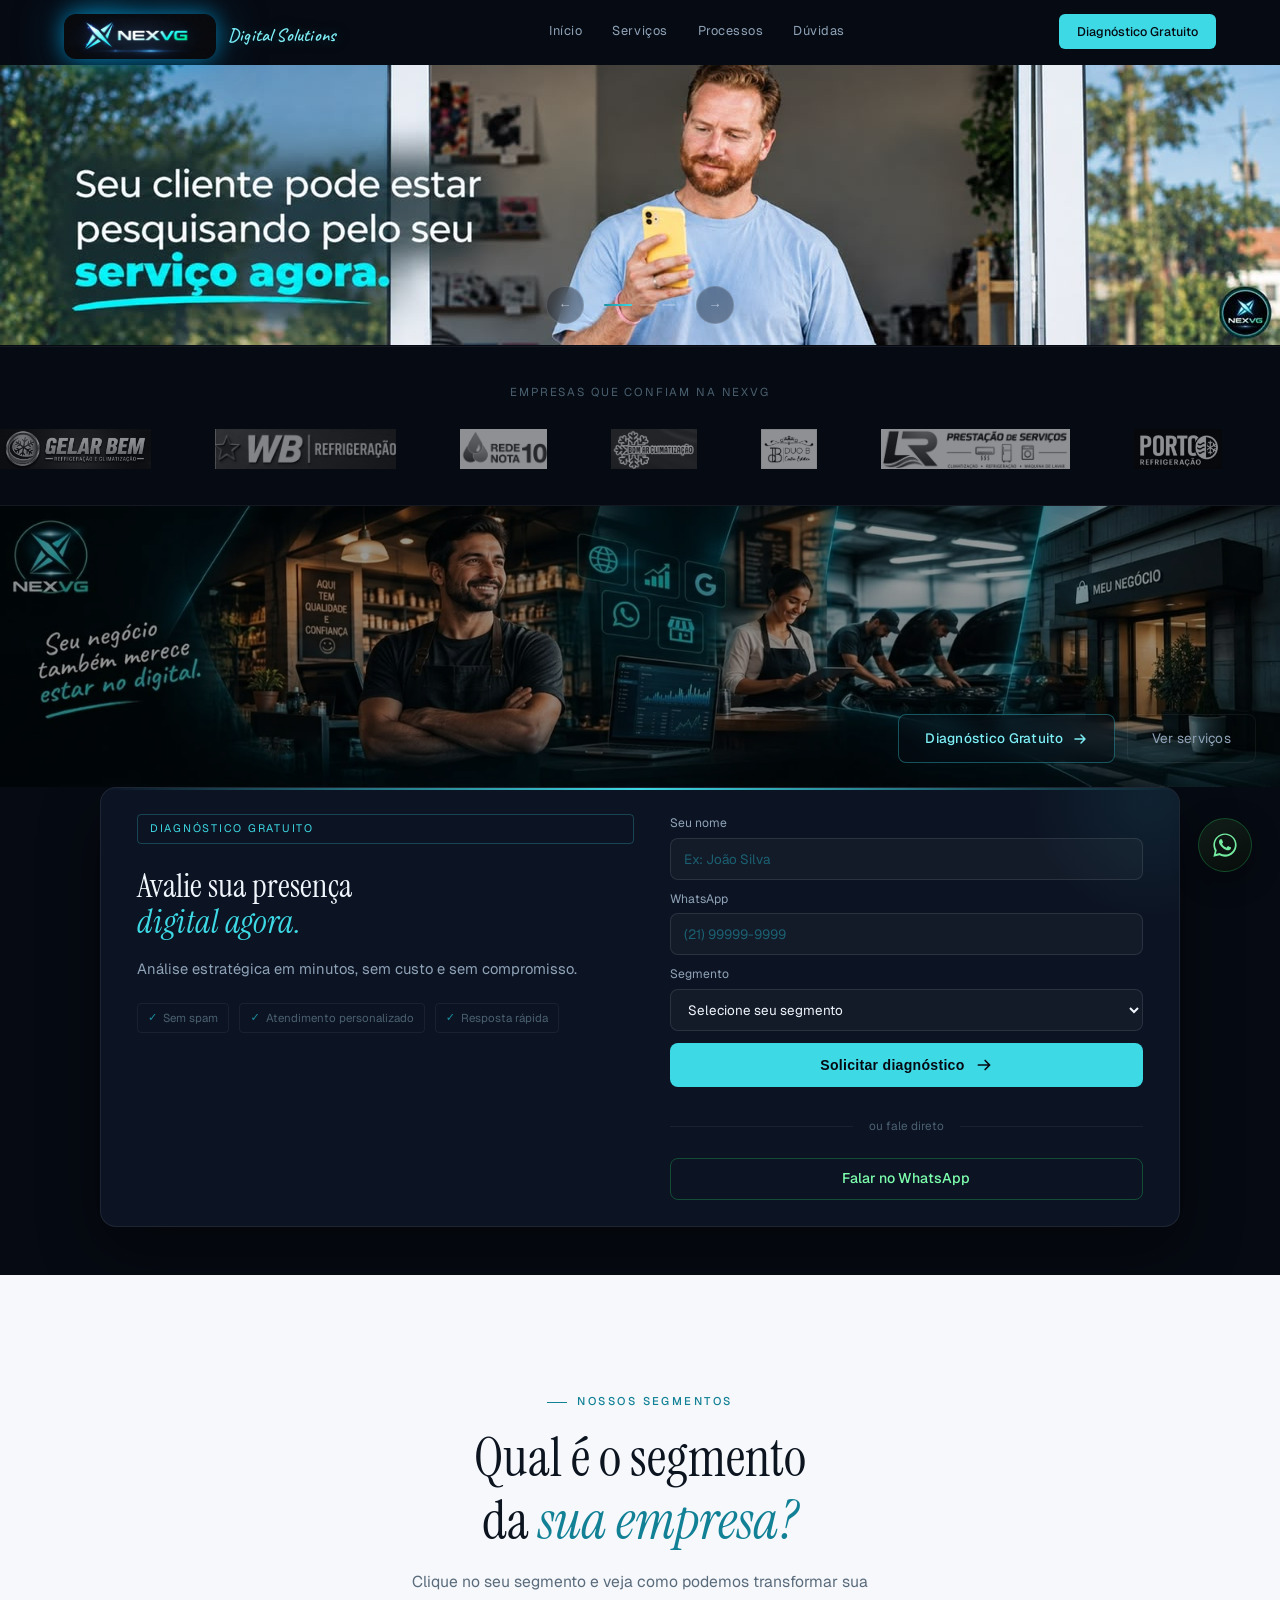
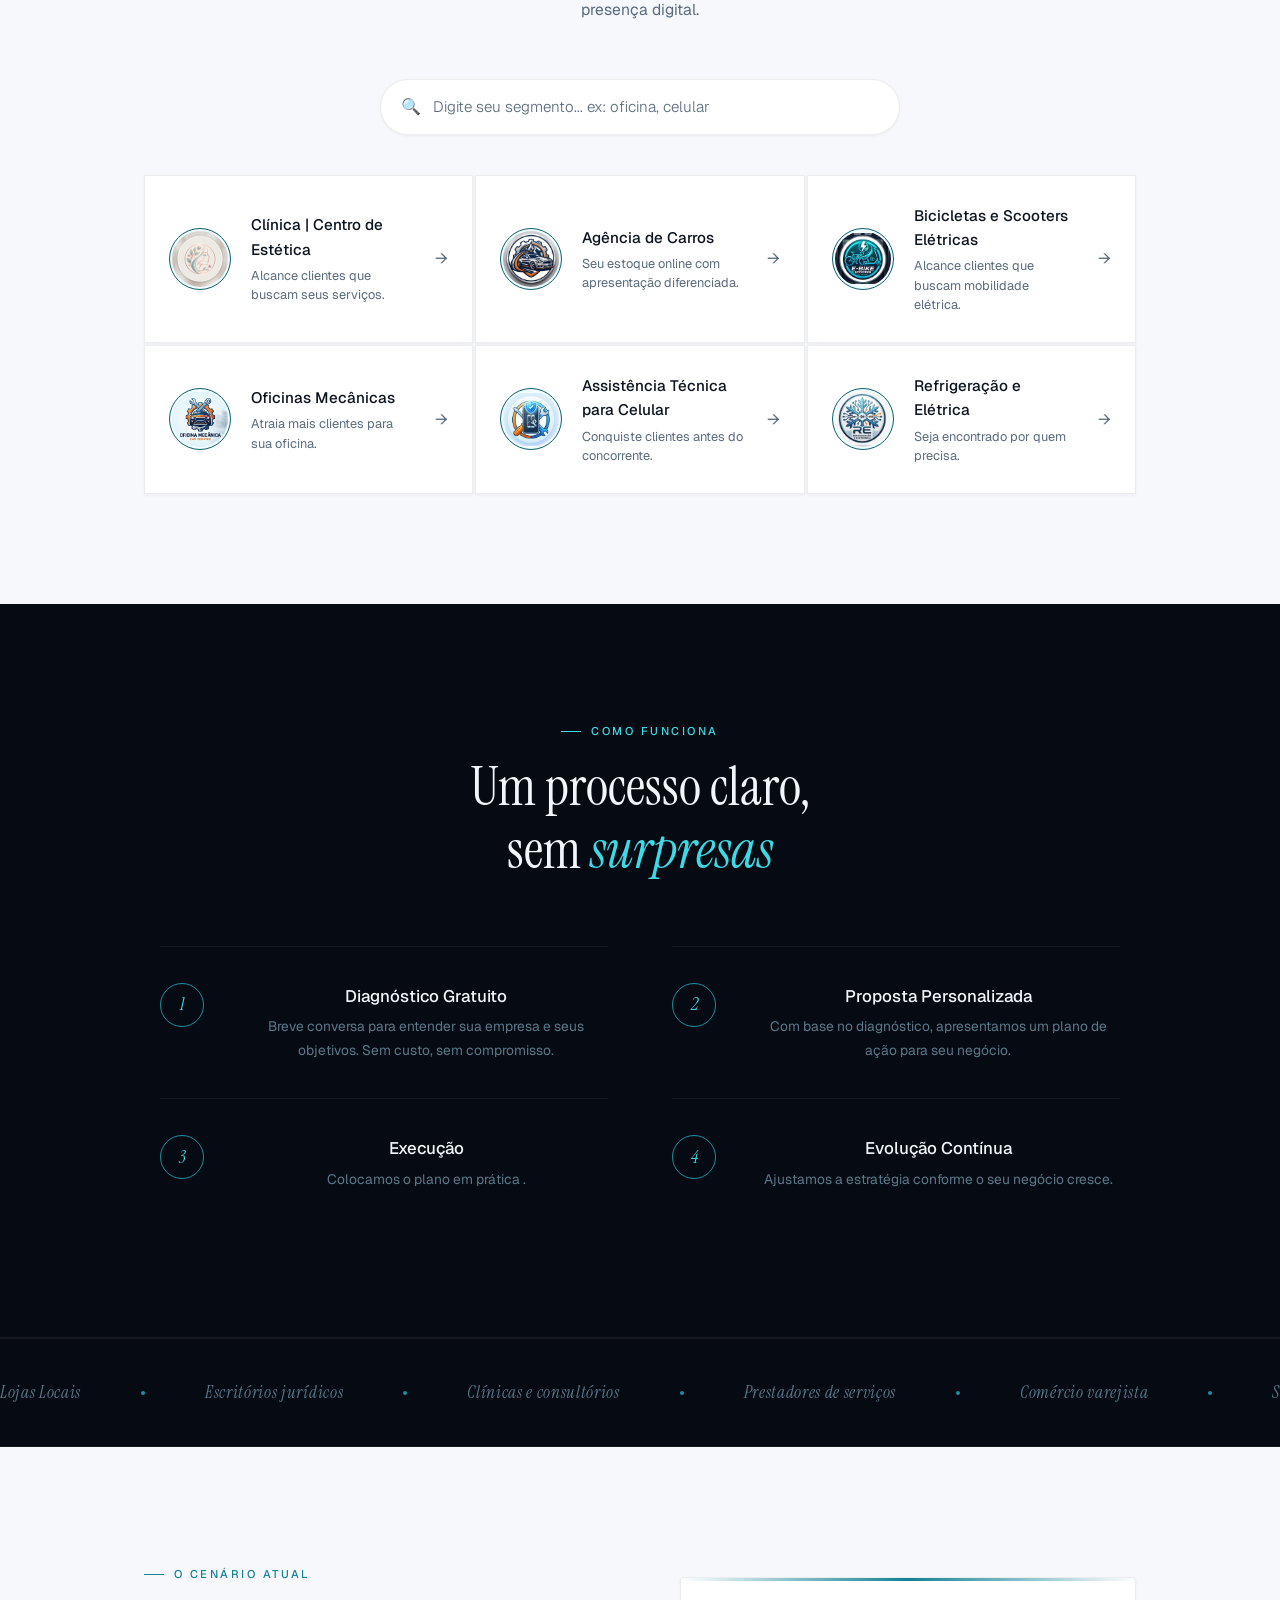
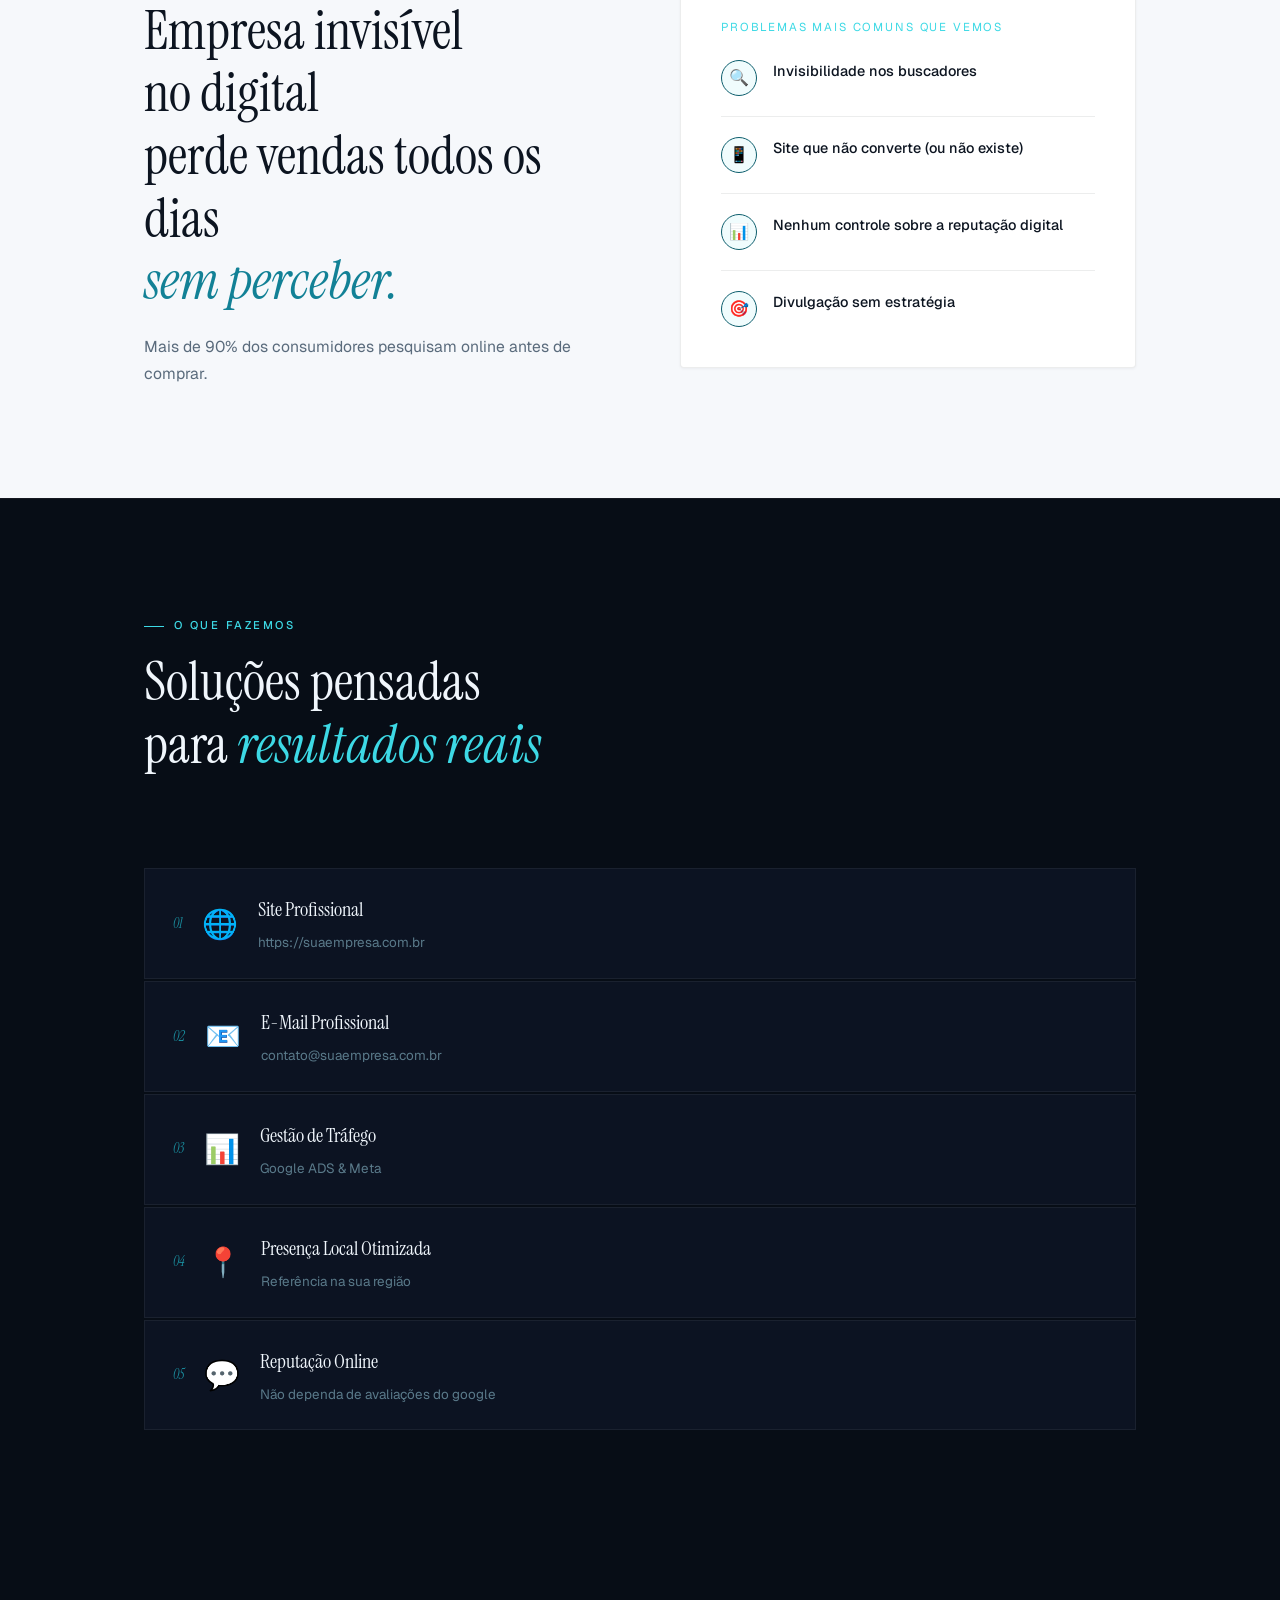
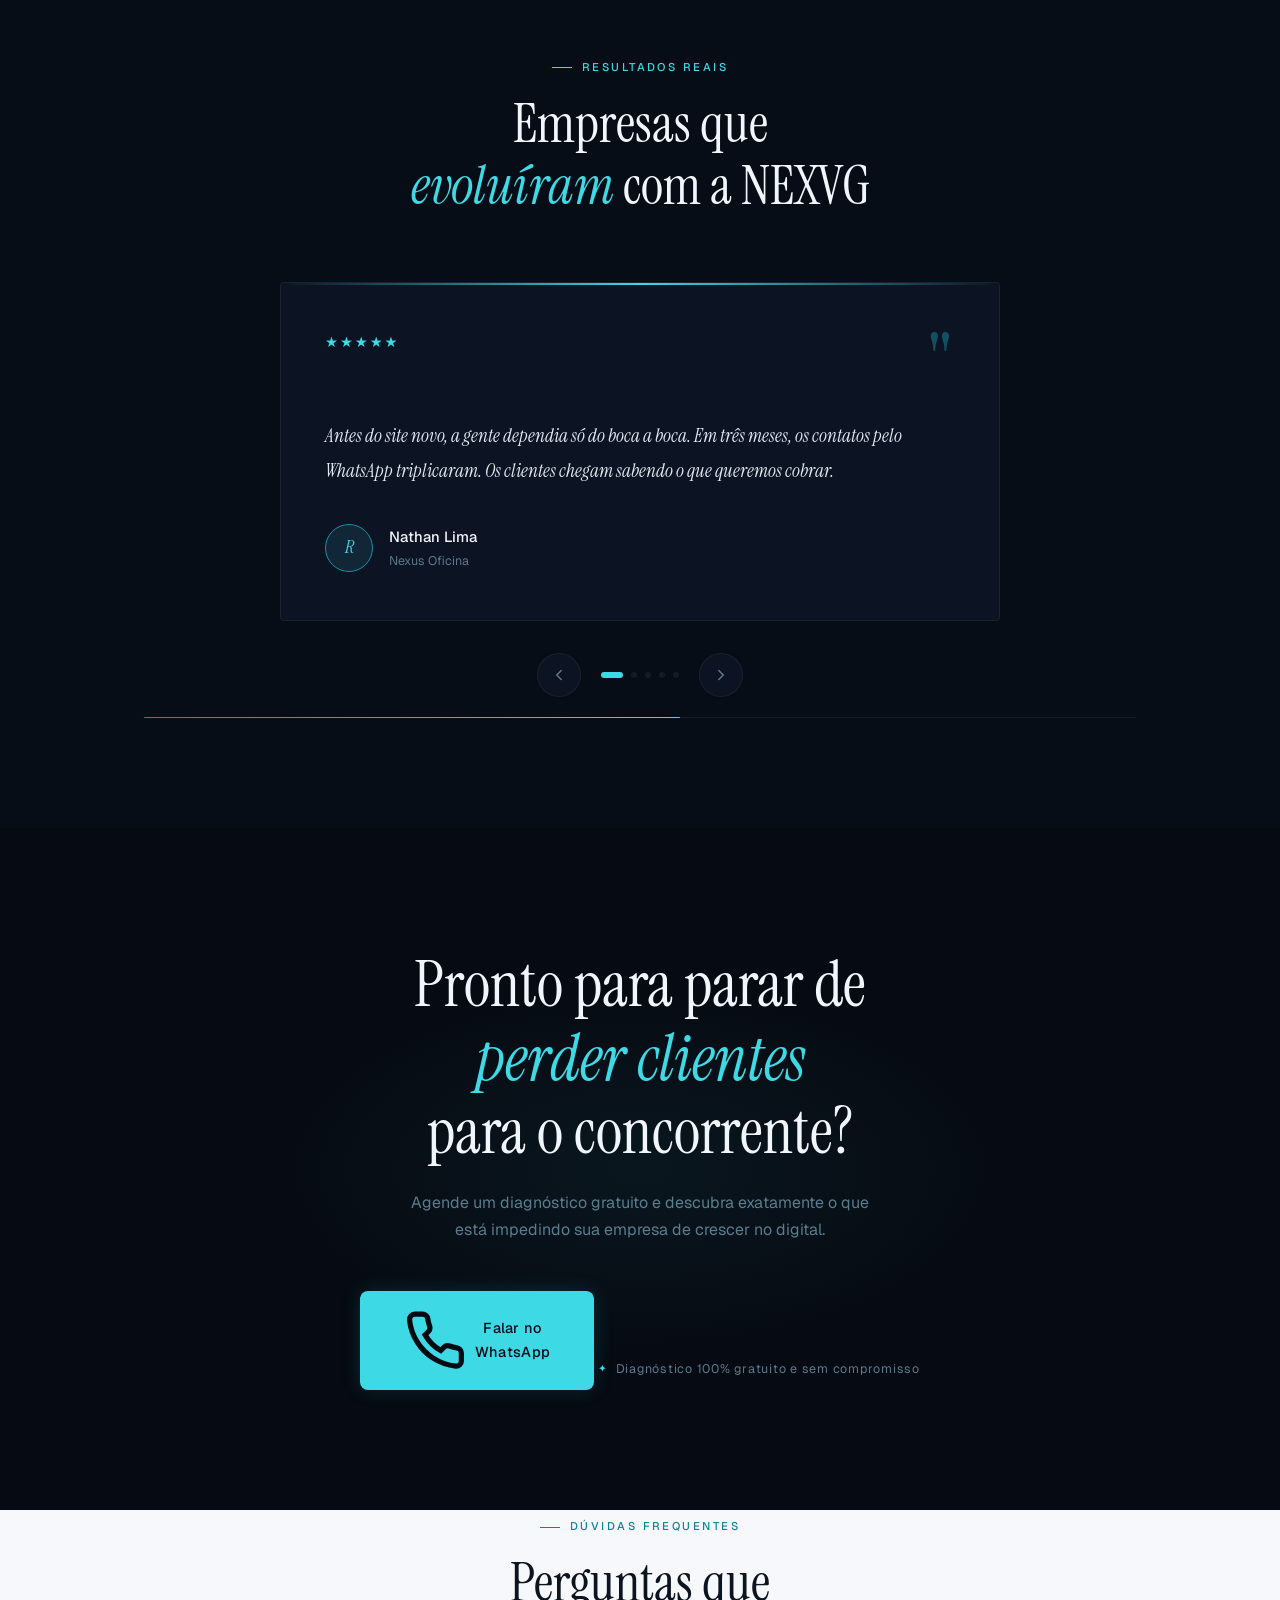
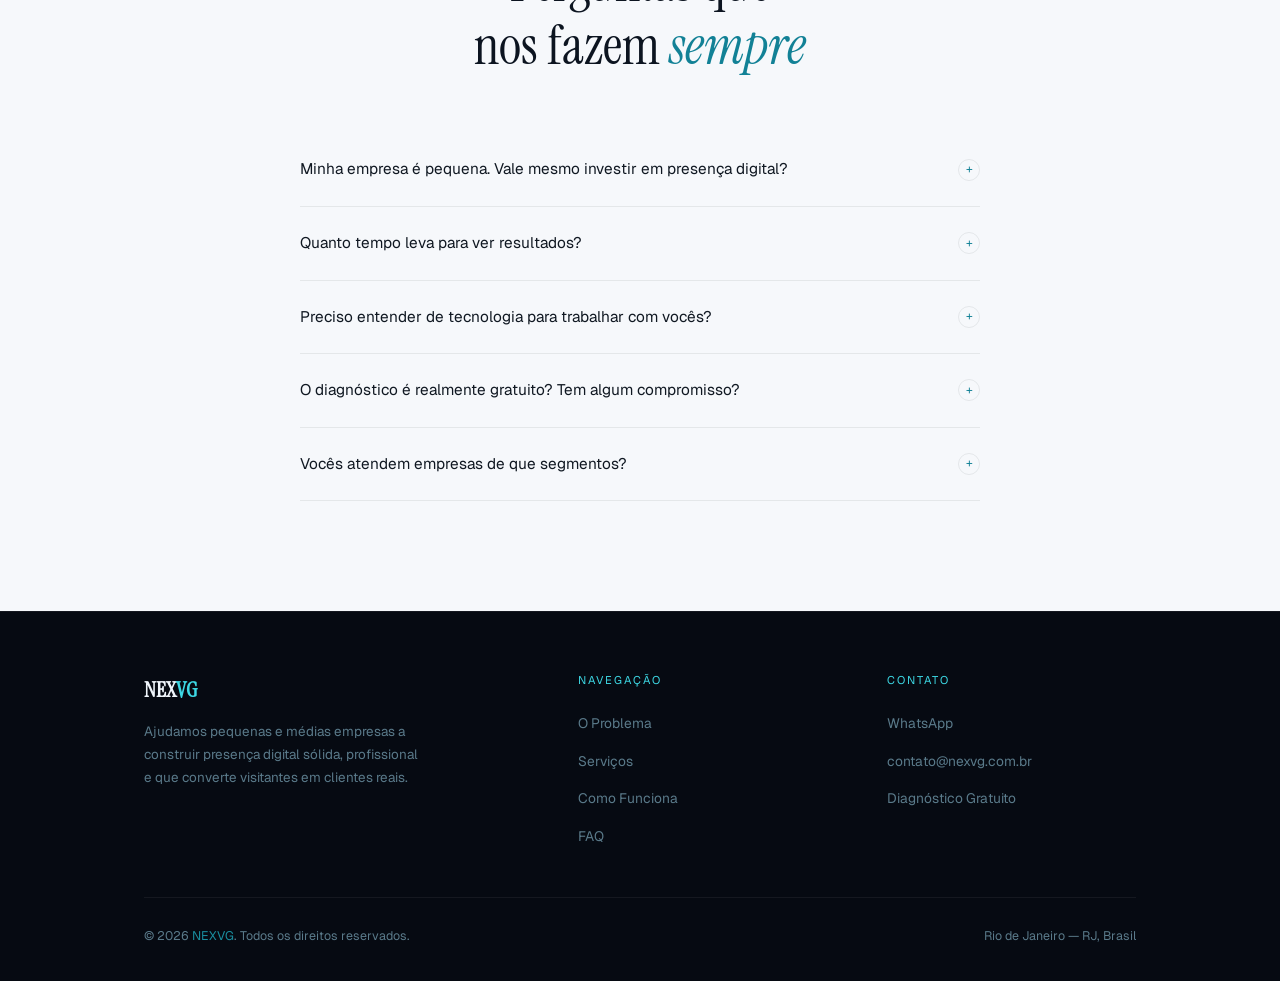
==== commit d5748f22: "pequenos ajustes" ====
--- a/index.html
+++ b/index.html
@@ -171,7 +171,7 @@
   </div>
   <div class="clients-track">
     <a href="https://gelarbemrefrigeracao.com.br" target="_blank" class="client-logo"><img src="images/cliente-1.png" alt="Cliente NEXVG 1"></a>
-    <a href="https://wbrefrigeração.com.br" target="_blank" class="client-logo"><img src="images/cliente-2.png" alt="Cliente NEXVG 2"></a>
+    <a href="https://wbrefrigeracao.com.br" target="_blank" class="client-logo"><img src="images/cliente-2.png" alt="Cliente NEXVG 2"></a>
     <a href="https://redenota10.com.br" target="_blank" class="client-logo"><img src="images/cliente-3.png" alt="Cliente NEXVG 3"></a>
     <a href="https://bomarclimatizacaorj.com.br" target="_blank" class="client-logo"><img src="images/cliente-4.png" alt="Cliente NEXVG 4"></a>
     <a href="https://duobestetica.com.br" target="_blank" class="client-logo"><img src="images/cliente-5.png" alt="Cliente NEXVG 5"></a>
@@ -179,7 +179,7 @@
     <a href="https://portorefrigeracaorj.com.br" target="_blank" class="client-logo"><img src="images/cliente-7.png" alt="Cliente NEXVG 7"></a>
     <!-- duplicado para loop contínuo -->
     <a href="https://gelarbemrefrigeracao.com.br" target="_blank" class="client-logo"><img src="images/cliente-1.png" alt="Cliente NEXVG 1"></a>
-    <a href="https://wbrefrigeração.com.br" target="_blank" class="client-logo"><img src="images/cliente-2.png" alt="Cliente NEXVG 2"></a>
+    <a href="https://wbrefrigeracao.com.br" target="_blank" class="client-logo"><img src="images/cliente-2.png" alt="Cliente NEXVG 2"></a>
     <a href="https://redenota10.com.br" target="_blank" class="client-logo"><img src="images/cliente-3.png" alt="Cliente NEXVG 3"></a>
     <a href="https://bomarclimatizacaorj.com.br" target="_blank" class="client-logo"><img src="images/cliente-4.png" alt="Cliente NEXVG 4"></a>
     <a href="https://duobestetica.com.br" target="_blank" class="client-logo"><img src="images/cliente-5.png" alt="Cliente NEXVG 5"></a>
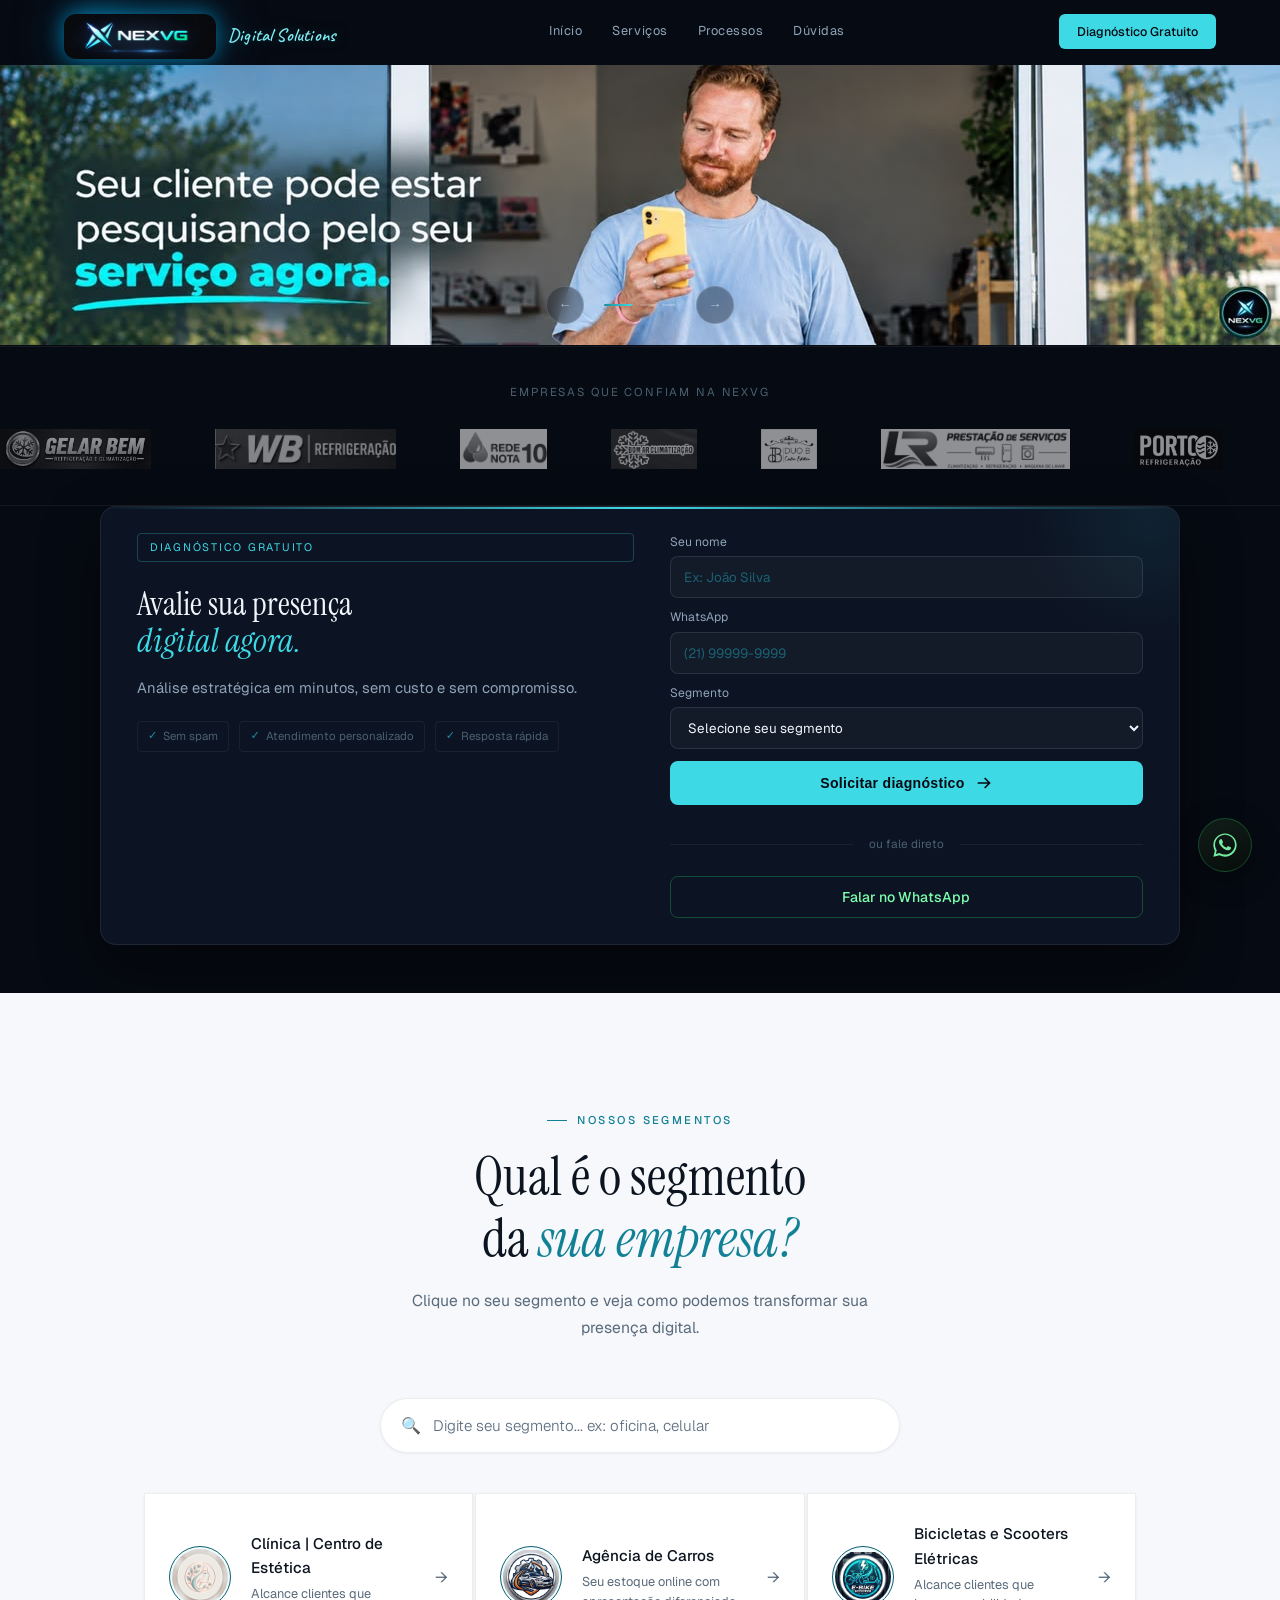
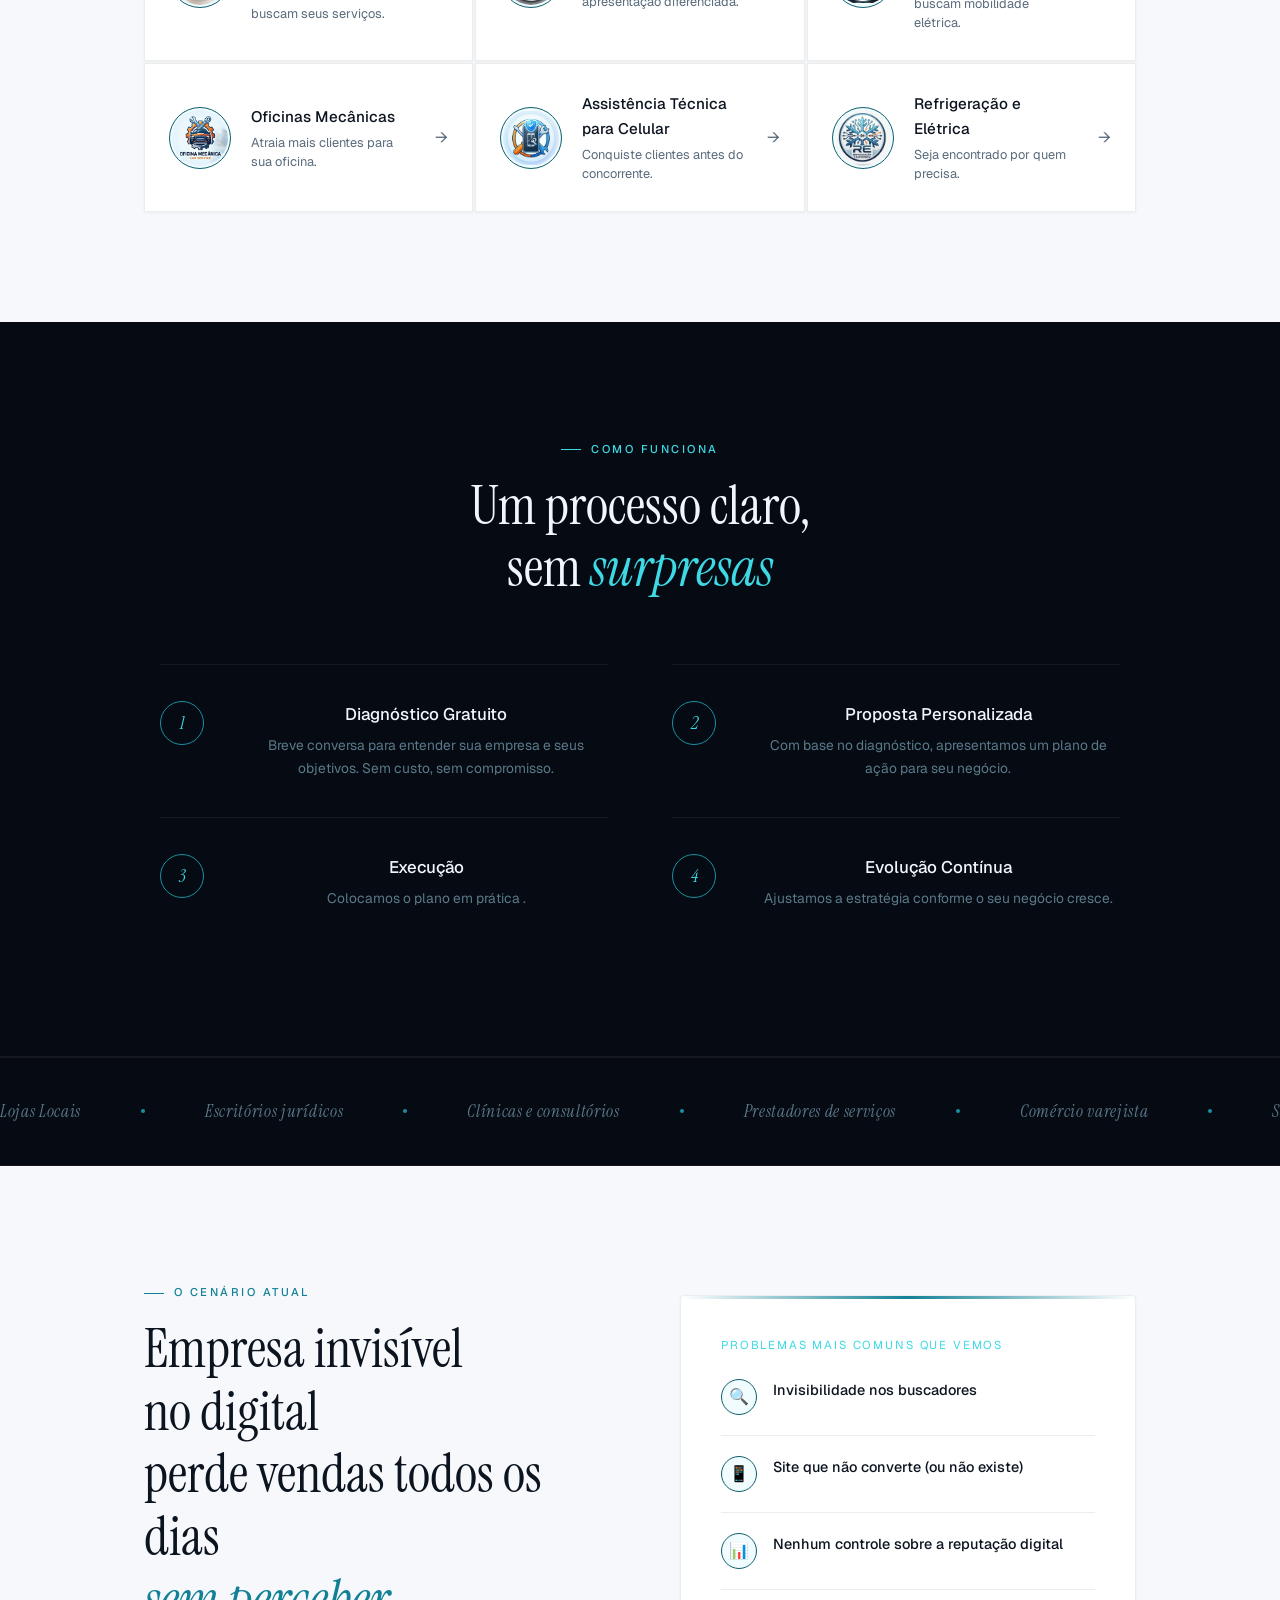
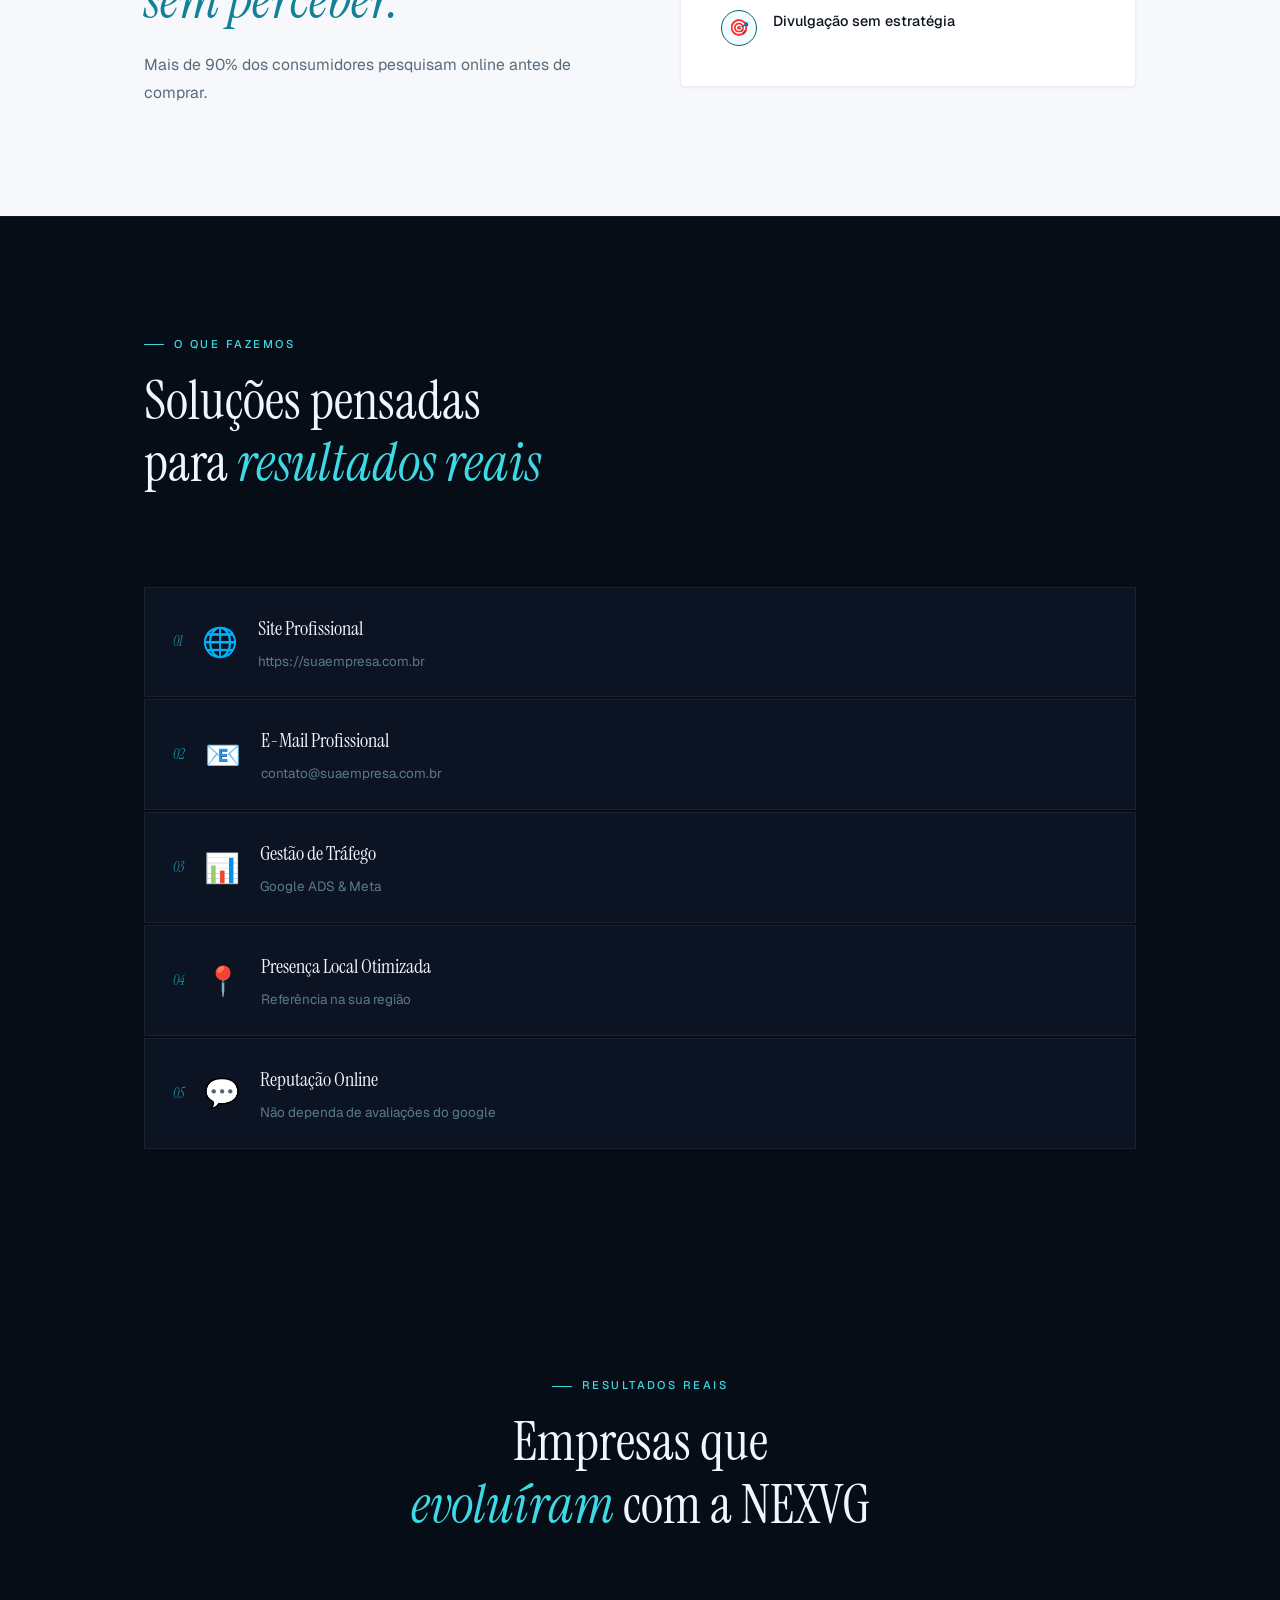
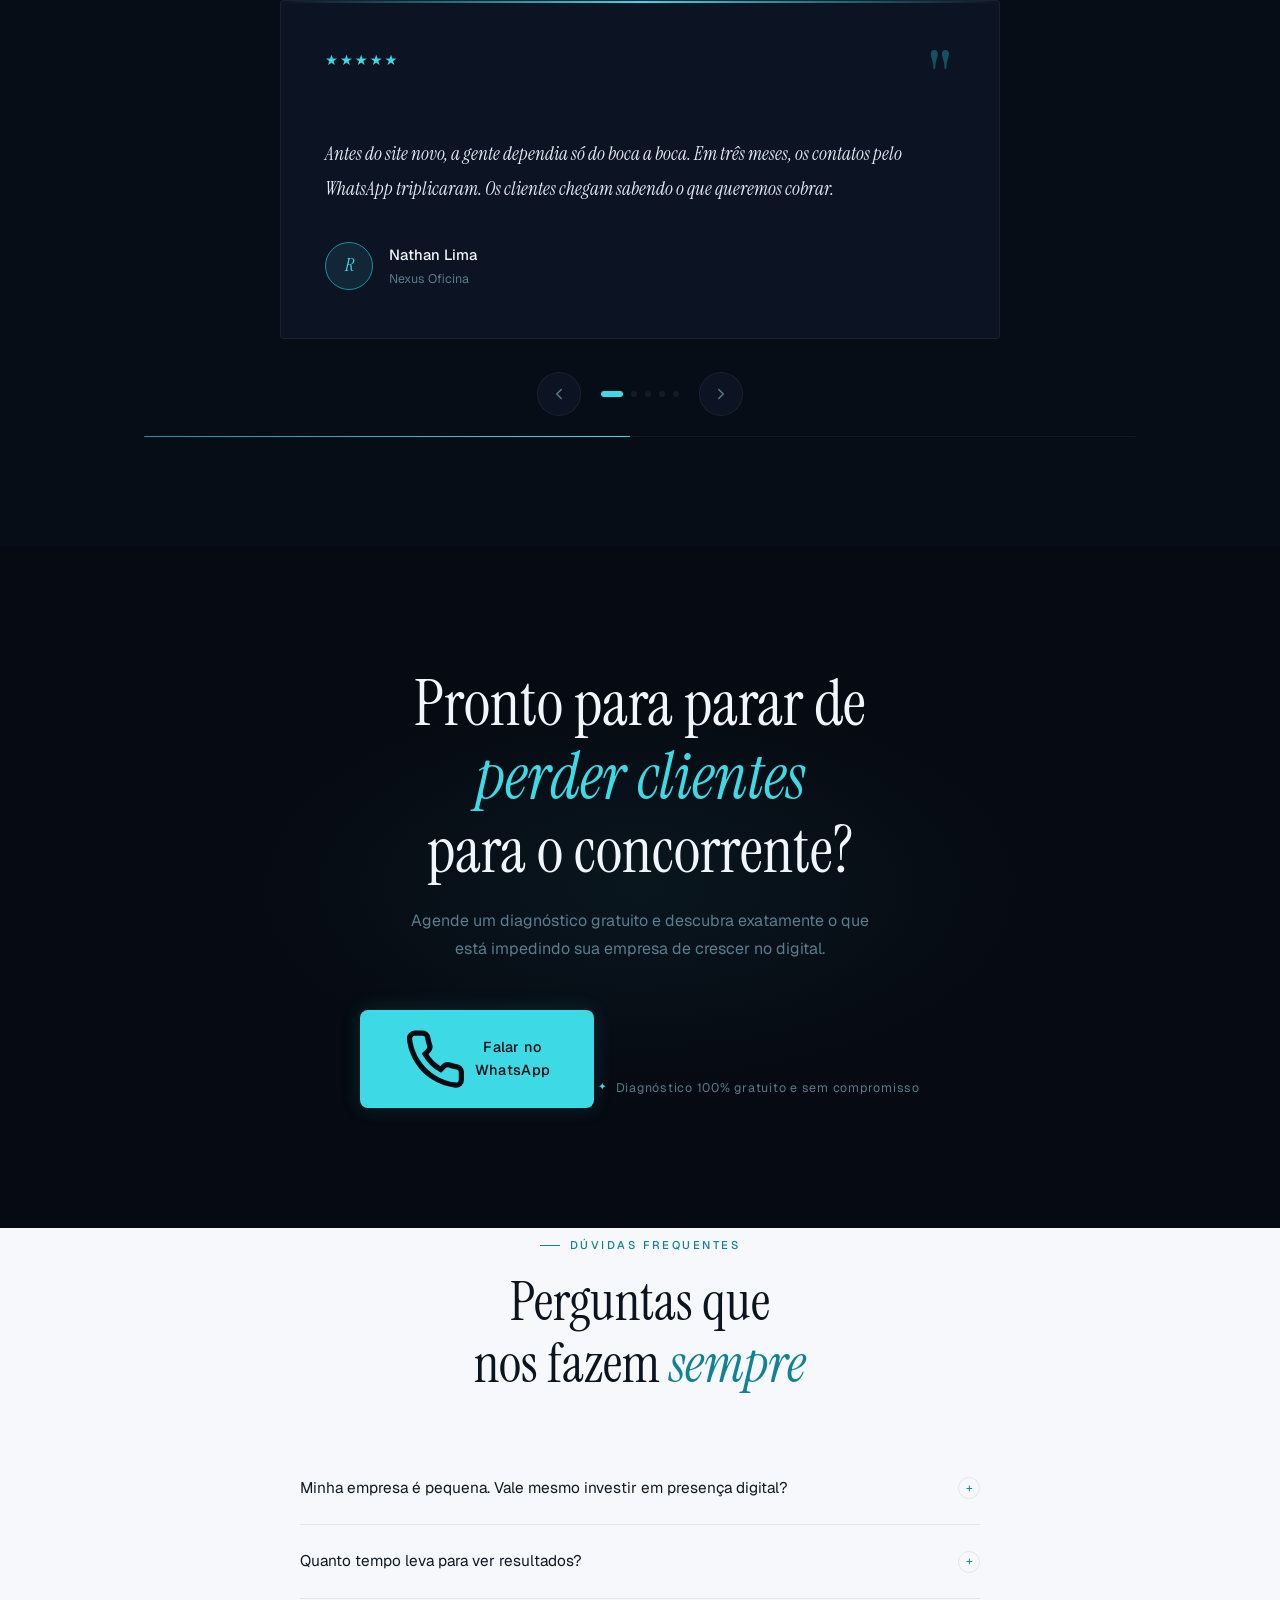
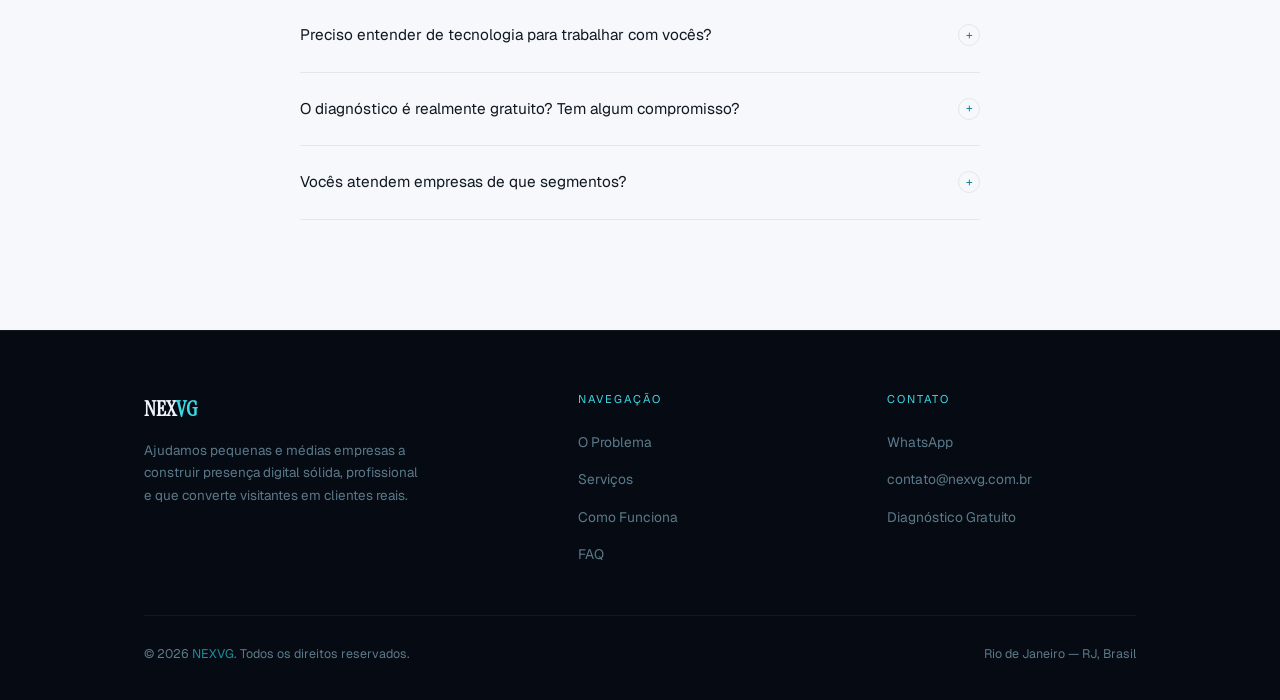
==== commit cb5aba07: "remove session" ====
--- a/index.html
+++ b/index.html
@@ -188,32 +188,6 @@
   </div>
 </section>
 
-  <!-- ══ HERO ══ -->
-  <!-- Faixa de imagem: mobile (1920x840, 16:7) e tablet/desktop (2560x563, 4.55:1) -->
-  <section class="hero" id="inicio">
-
-    <picture class="hero-bg">
-      <!-- FOTO MOBILE (1920x840, proporção 16:7) -->
-      <source media="(max-width: 768px)" srcset="images/hhm.jpg">
-      <!-- FOTO DESKTOP/TABLET (2560x563, proporção 4,55:1) -->
-      <img src="images/hhdd.jpg" alt="NEXVG" loading="eager"
-        onerror="this.src='images/hhd.jpg'">
-    </picture>
-
-    <div class="hero-actions" data-reveal>
-      <a href="https://wa.me/5521975957899?text=Olá!%20Gostaria%20de%20um%20diagnóstico%20gratuito." target="_blank" class="btn-primary">
-        Diagnóstico Gratuito
-        <svg width="16" height="16" viewBox="0 0 16 16" fill="none">
-          <path d="M3 8h10M9 4l4 4-4 4" stroke="currentColor" stroke-width="1.5" stroke-linecap="round" stroke-linejoin="round"/>
-        </svg>
-      </a>
-      <a href="#servicos" class="btn-secondary">
-        Ver serviços
-      </a>
-    </div>
-
-  </section>
-
   <div class="hero-right" data-reveal data-delay="2">
 
   <div class="lead-card">
